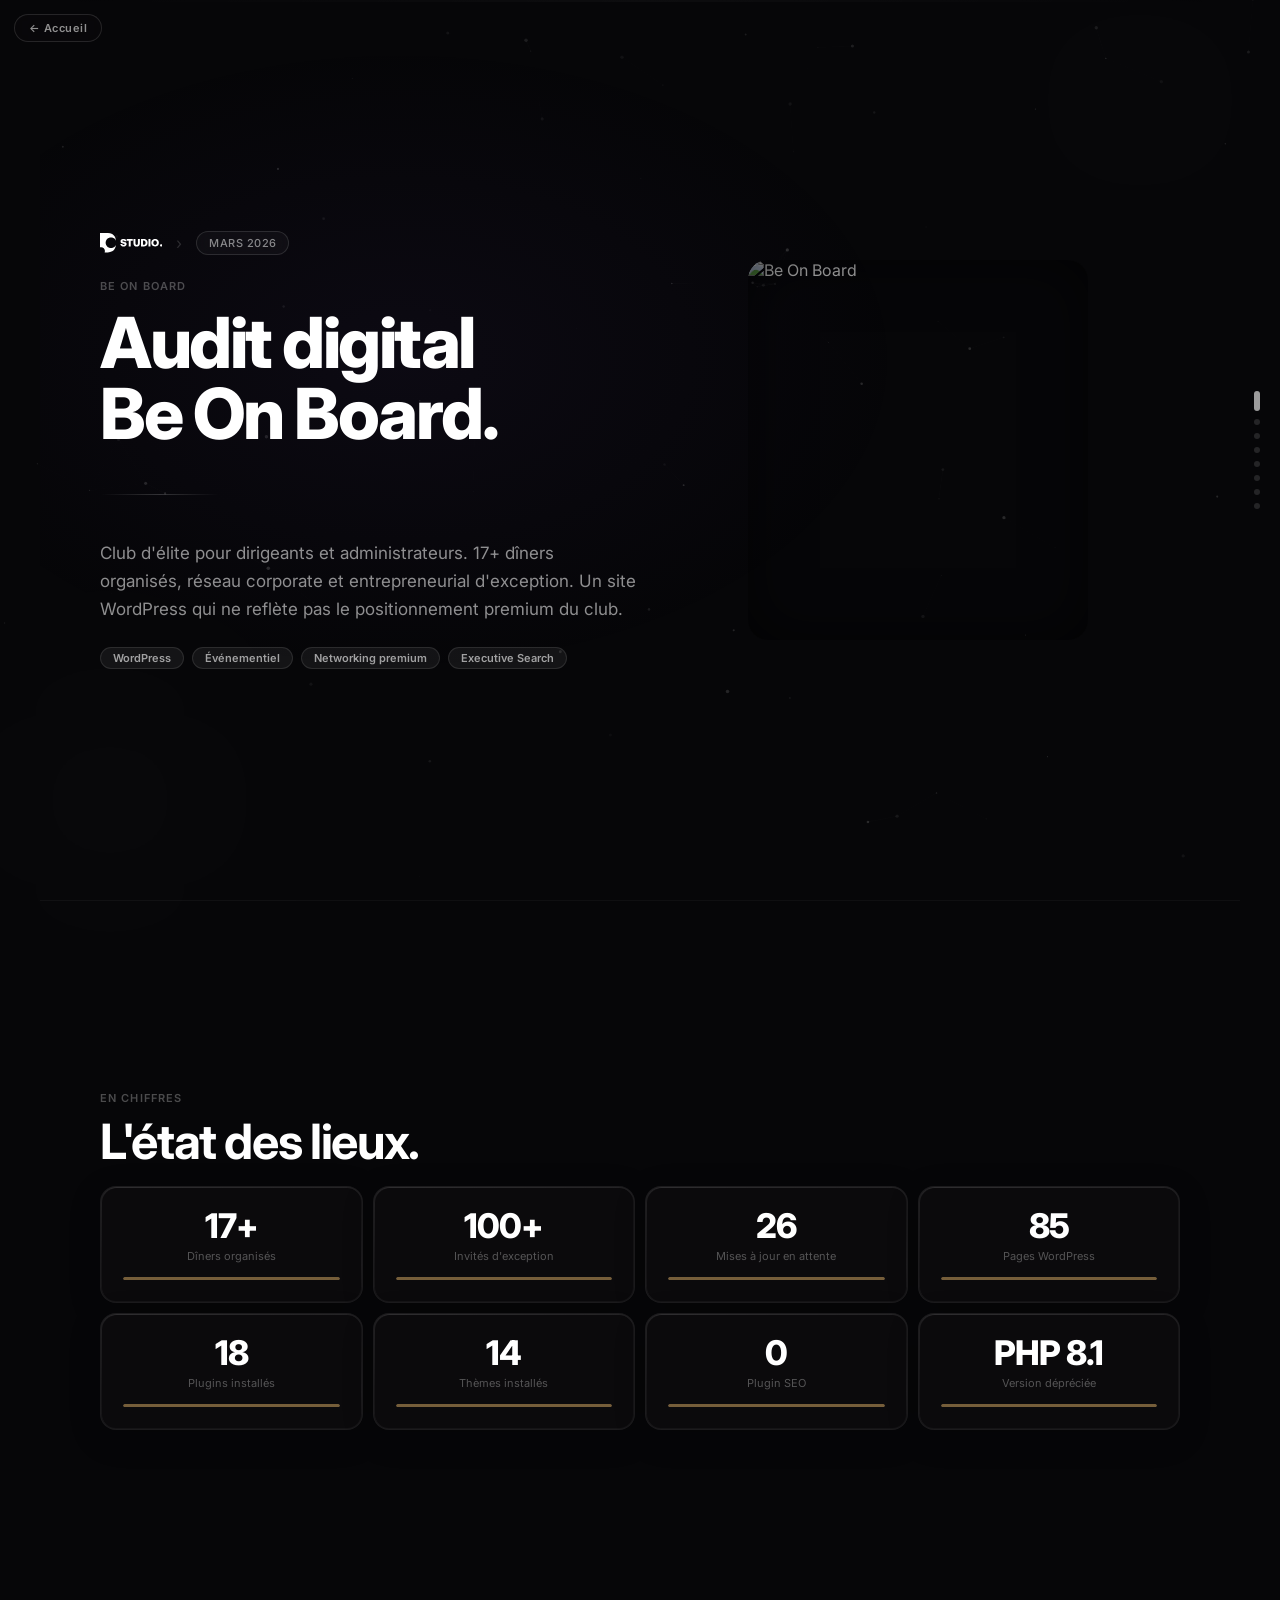
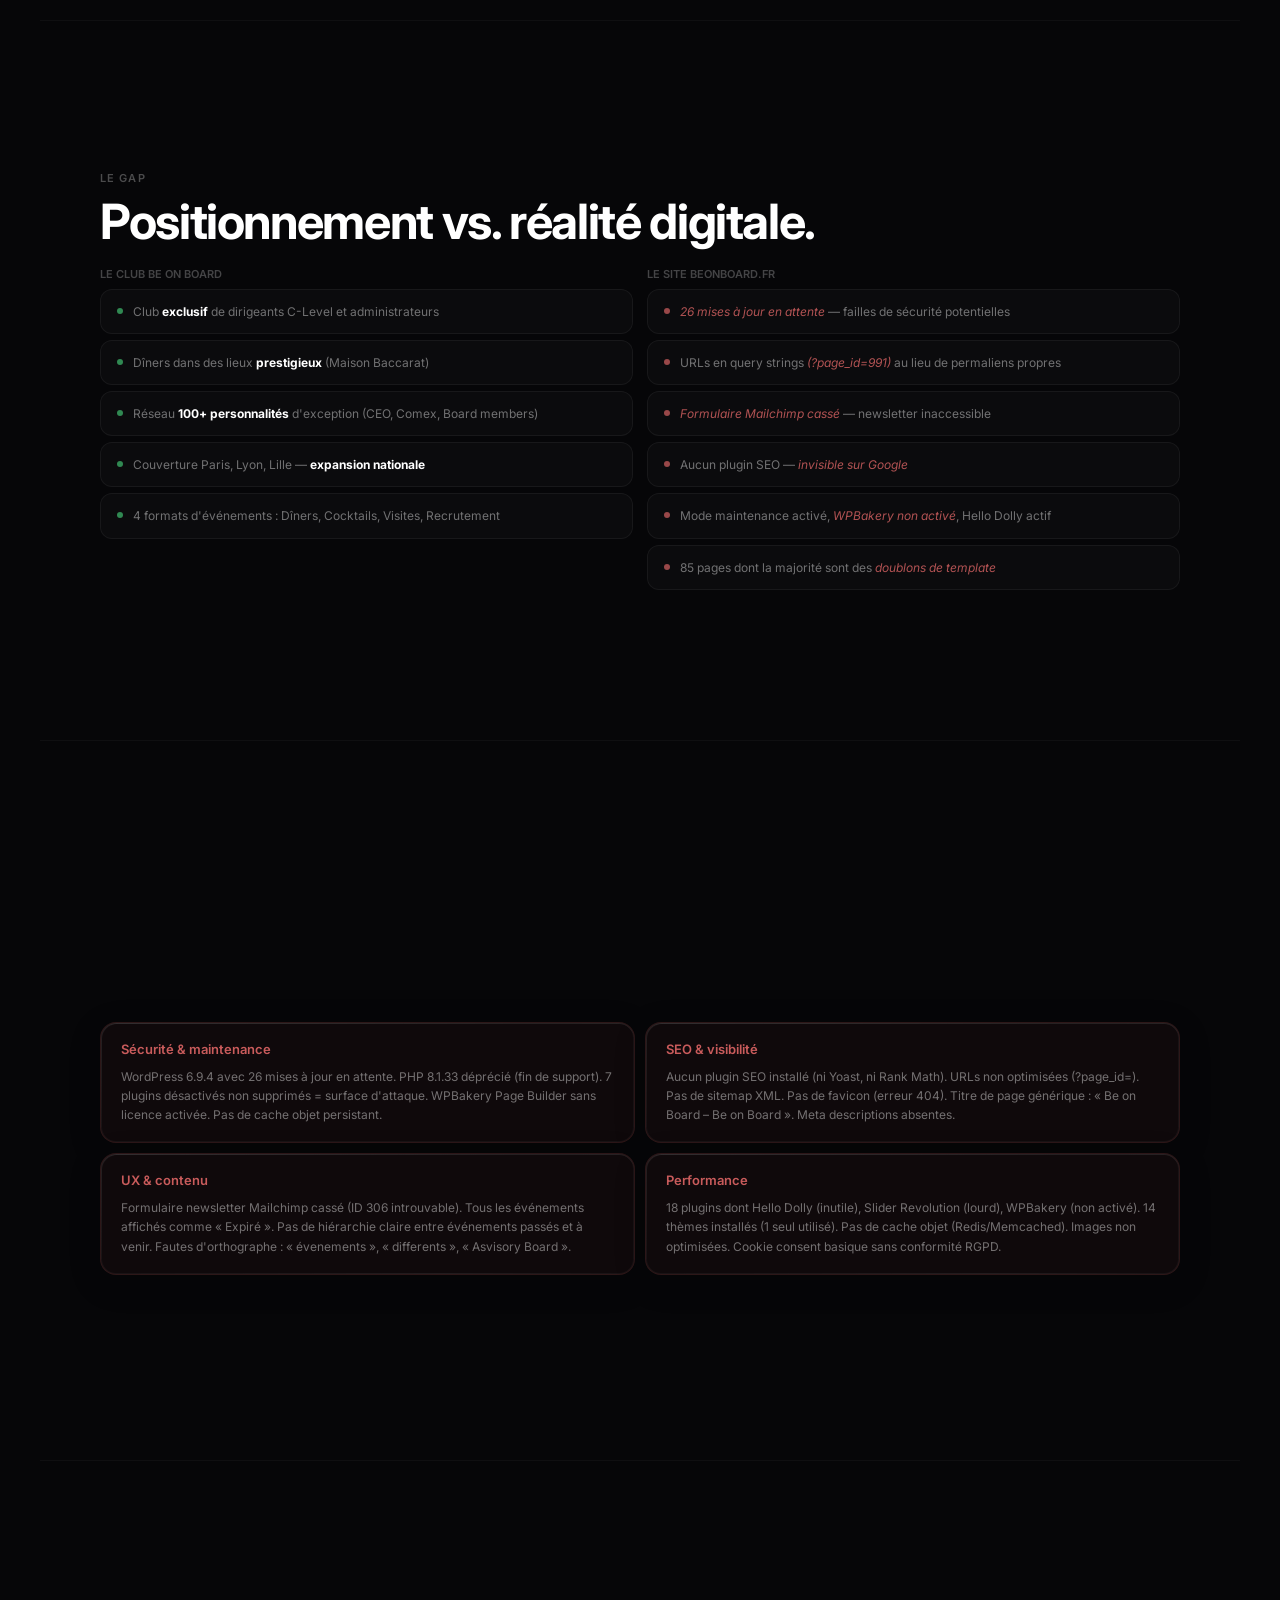
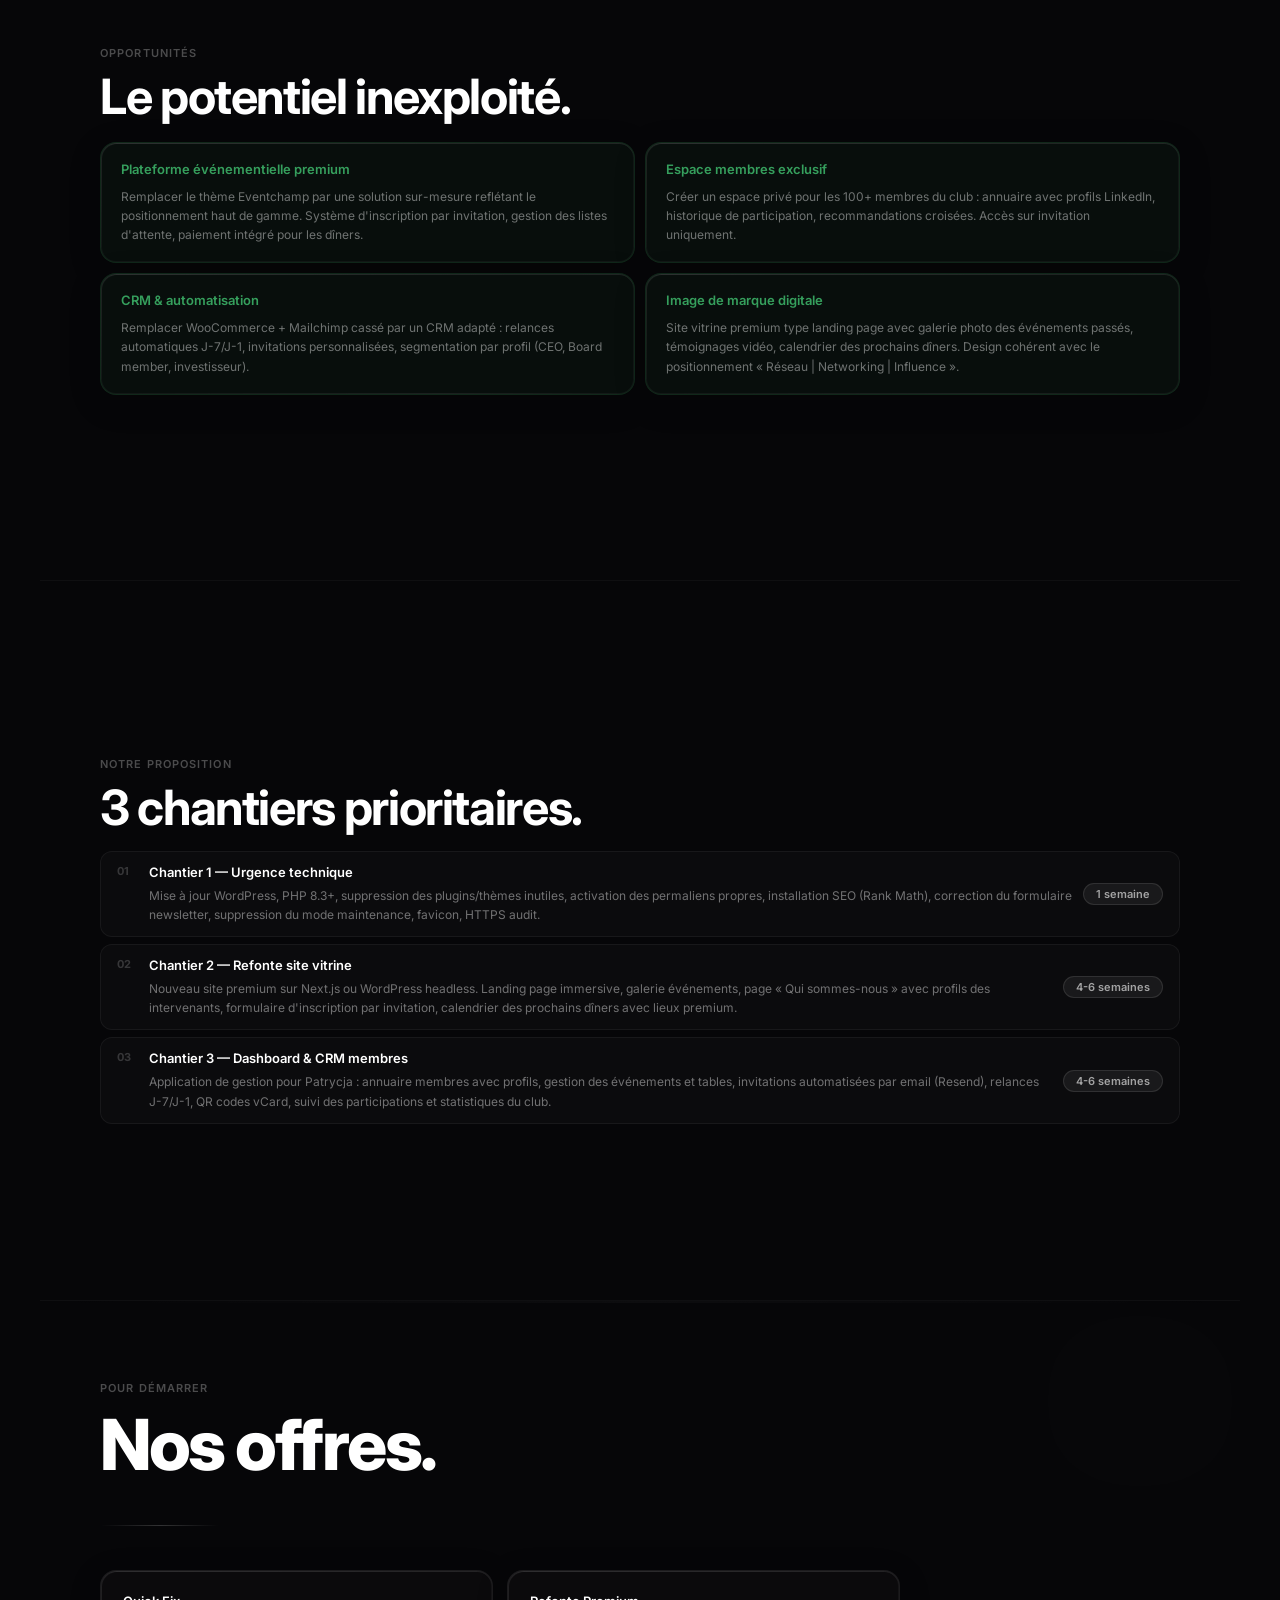
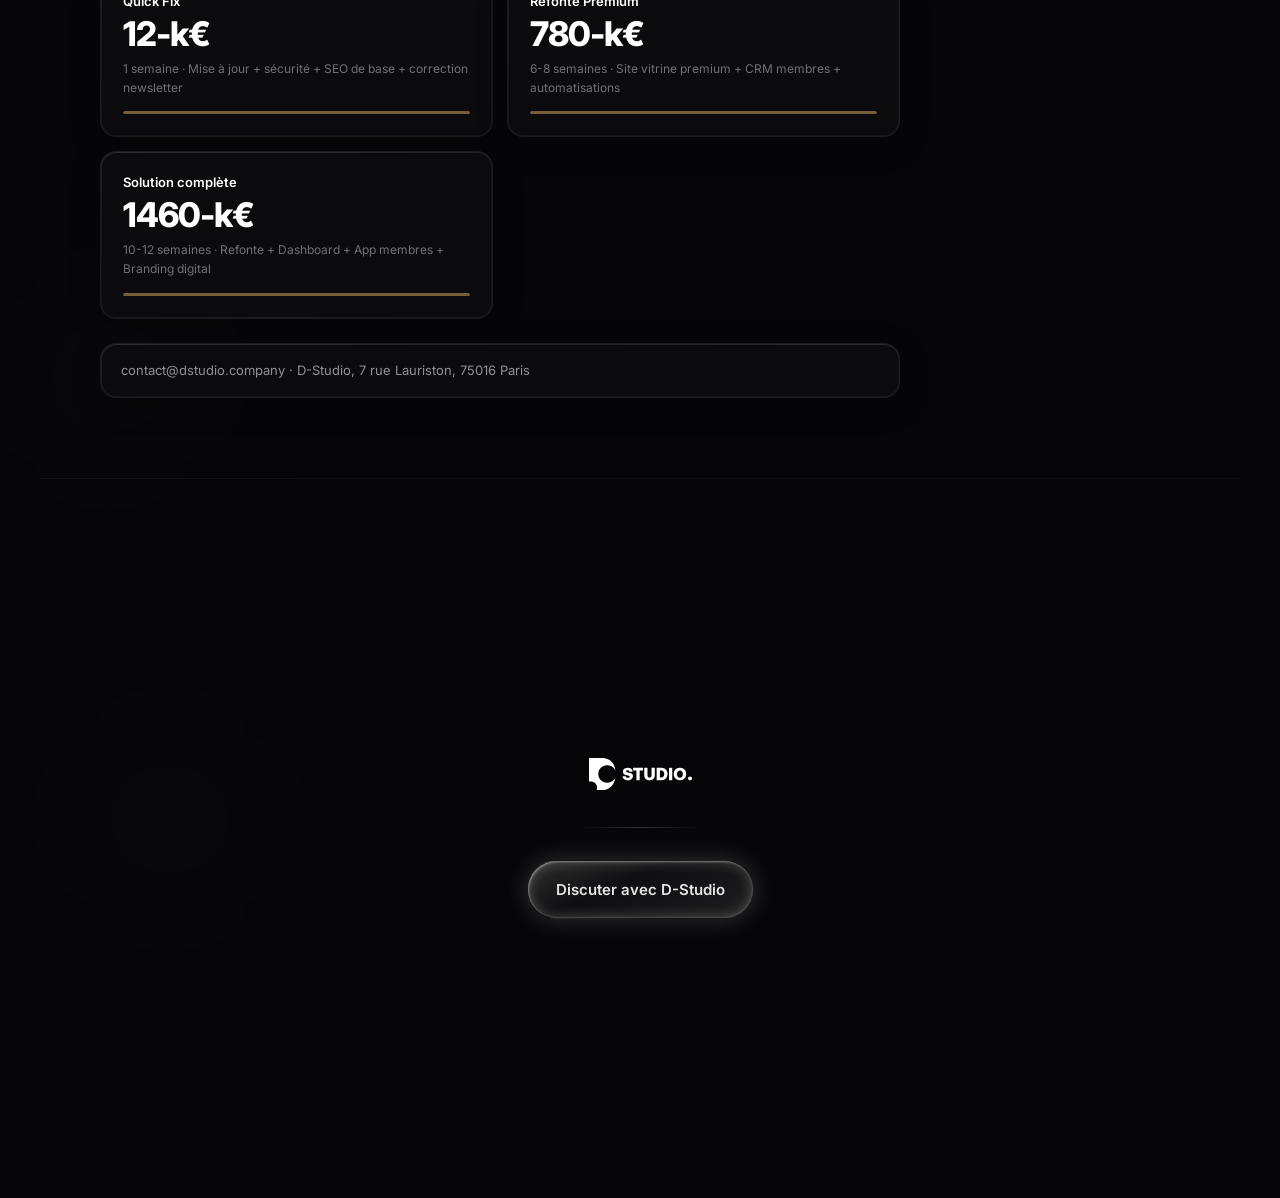
==== beonboard/index.html @ 416905a3 "feat(audit): add Be On Board audit deck Audit WordPress complet pour Be On Board (beonboard.fr) — cl" ====
<!DOCTYPE html>
<html lang="fr">
<head>
<meta charset="UTF-8" />
<meta name="viewport" content="width=device-width, initial-scale=1.0" />
<title>D-Studio — Be On Board</title>
<link rel="preconnect" href="https://fonts.googleapis.com" />
<link href="https://fonts.googleapis.com/css2?family=Inter:ital,opsz,wght@0,14..32,300;0,14..32,400;0,14..32,500;0,14..32,600;0,14..32,700;0,14..32,800;0,14..32,900&display=swap" rel="stylesheet" />

<style>
*{margin:0;padding:0;box-sizing:border-box;}
:root{--bg:#060608;--card:rgba(12,11,14,0.92);--border:rgba(255,255,255,0.07);--border-strong:rgba(255,255,255,0.14);--muted:rgba(255,255,255,0.35);--muted2:rgba(255,255,255,0.55);--r:16px;--accent:rgba(180,140,80,0.6);--ease-spring:cubic-bezier(0.22,1,0.36,1);--ease-out:cubic-bezier(0,0,0.2,1);--dur-base:200ms;--dur-moderate:300ms;--dur-slow:500ms;--shadow-glass:0 8px 32px rgba(0,0,0,0.2),inset 0 0 0 1px rgba(255,255,255,0.04),inset 0 1px 0 0 rgba(255,255,255,0.06);--shadow-glass-glow:0 0 40px rgba(180,140,255,0.08),0 8px 32px rgba(0,0,0,0.3);}
html{background:var(--bg);color:#fff;font-family:'Inter',system-ui,sans-serif;overflow-x:hidden;-webkit-font-smoothing:antialiased;scroll-snap-type:y proximity;scroll-behavior:smooth;}
body{background:var(--bg);}
.scroll-progress{position:fixed;top:0;left:0;right:0;height:2px;z-index:10000;background:transparent;pointer-events:none;}
.scroll-progress-fill{height:100%;width:0%;background:linear-gradient(90deg,rgba(255,255,255,0.05),var(--accent),rgba(255,255,255,0.15));transition:width 80ms linear;}
.deck{max-width:1200px;margin:0 auto;width:100%;position:relative;z-index:1;}
section{text-align:left;padding:80px 60px;min-height:80vh;display:flex;flex-direction:column;justify-content:center;position:relative;overflow:visible;scroll-snap-align:start;scroll-snap-stop:normal;}
section:first-child{min-height:100dvh;}
h1,h2,h3{color:#fff;text-transform:none;margin:0;}
p,li{color:var(--muted2);margin:0;}
#bg-canvas{position:fixed;top:0;left:0;width:100%;height:100%;pointer-events:none;z-index:0;opacity:0.3;}
section:first-child::after{content:"";position:absolute;inset:0;z-index:-1;background:radial-gradient(ellipse 60% 50% at 30% 40%,rgba(120,80,200,0.06) 0%,transparent 70%);pointer-events:none;}
@keyframes fadeUp{from{opacity:0;transform:translateY(28px);}to{opacity:1;transform:translateY(0);}}
@keyframes glow{0%,100%{opacity:0.3;}50%{opacity:0.6;}}
@keyframes scanline{0%{transform:translateY(-100%);}100%{transform:translateY(100vh);}}
@keyframes borderPulse{0%,100%{border-color:rgba(255,255,255,0.06);}50%{border-color:rgba(255,255,255,0.16);}}
@keyframes gradientRotate{from{--gradient-angle:0deg;}to{--gradient-angle:360deg;}}
@property --gradient-angle{syntax:"<angle>";initial-value:90deg;inherits:false;}
.anim{opacity:0;transform:translateY(28px);transition:opacity var(--dur-slow) var(--ease-spring),transform var(--dur-slow) var(--ease-spring);}
.anim.visible{opacity:1;transform:translateY(0);}
.d1{transition-delay:0.08s;}.d2{transition-delay:0.16s;}.d3{transition-delay:0.24s;}.d4{transition-delay:0.32s;}.d5{transition-delay:0.4s;}.d6{transition-delay:0.48s;}
.card{position:relative;background:var(--card);border-radius:var(--r);border:1px solid var(--border);padding:18px 20px;animation:borderPulse 5s ease infinite;box-shadow:var(--shadow-glass);transition:border-color var(--dur-base) var(--ease-out),transform var(--dur-base) var(--ease-out);}
.card:hover{border-color:rgba(255,255,255,0.14);transform:translateY(-1px);}
.card::before{content:"";position:absolute;inset:0;border-radius:inherit;padding:0.5px;background:linear-gradient(165deg,rgba(255,255,255,0.12) 0%,rgba(255,255,255,0) 45%,rgba(255,255,255,0.08) 80%,rgba(255,255,255,0) 100%);opacity:0.5;-webkit-mask:linear-gradient(#000 0 0) content-box,linear-gradient(#000 0 0);-webkit-mask-composite:xor;mask:linear-gradient(#000 0 0) content-box,linear-gradient(#000 0 0);mask-composite:exclude;pointer-events:none;transition:opacity var(--dur-moderate) var(--ease-out);}
.card:hover::before{opacity:0.8;}
.orb{position:absolute;border-radius:50%;filter:blur(80px);pointer-events:none;z-index:0;animation:glow 6s ease-in-out infinite;}
.orb-1{width:400px;height:400px;background:rgba(255,255,255,0.02);top:-100px;right:-100px;}
.orb-2{width:300px;height:300px;background:rgba(255,255,255,0.012);bottom:-50px;left:-80px;animation-delay:2.5s;}
.label{font-size:11px;font-weight:600;letter-spacing:.1em;text-transform:uppercase;color:rgba(255,255,255,0.28);}
.title-xl{font-size:clamp(32px,5.5vw,72px);font-weight:800;line-height:1.02;letter-spacing:-0.035em;color:#fff;}
.title-lg{font-size:clamp(24px,3.8vw,50px);font-weight:700;line-height:1.1;letter-spacing:-0.028em;color:#fff;}
.body-md{font-size:clamp(13px,1.4vw,17px);line-height:1.65;color:var(--muted2);}
.stat-big{font-size:clamp(28px,4vw,56px);font-weight:800;letter-spacing:-0.03em;color:#fff;line-height:1;}
.stat-label{font-size:11px;color:rgba(255,255,255,0.3);margin-top:6px;}
.pill{display:inline-flex;align-items:center;gap:6px;padding:4px 12px;border-radius:9999px;border:1px solid rgba(255,255,255,0.12);color:rgba(255,255,255,0.5);font-size:11px;font-weight:500;letter-spacing:.04em;text-transform:uppercase;backdrop-filter:blur(12px);background:rgba(255,255,255,0.03);}
.tag-w{display:inline-block;padding:3px 12px;border-radius:9999px;background:rgba(255,255,255,0.06);border:1px solid rgba(255,255,255,0.1);color:rgba(255,255,255,0.6);font-size:11px;font-weight:600;}
.tag-g{display:inline-block;padding:3px 12px;border-radius:9999px;background:rgba(74,222,128,0.08);border:1px solid rgba(74,222,128,0.18);color:rgba(74,222,128,0.85);font-size:11px;font-weight:600;}
.tag-r{display:inline-block;padding:3px 12px;border-radius:9999px;background:rgba(248,113,113,0.08);border:1px solid rgba(248,113,113,0.18);color:rgba(248,113,113,0.85);font-size:11px;font-weight:600;}
.chev{color:rgba(255,255,255,0.15);margin:0 6px;}
.divider{width:120px;height:1px;background:linear-gradient(90deg,transparent,rgba(255,255,255,0.18),transparent);margin:20px 0;}
.grid-2{display:grid;grid-template-columns:1fr 1fr;gap:14px;}
.grid-3{display:grid;grid-template-columns:1fr 1fr 1fr;gap:12px;}
.grid-4{display:grid;grid-template-columns:1fr 1fr 1fr 1fr;gap:10px;}
.col{display:flex;flex-direction:column;gap:8px;}
.row{display:flex;gap:10px;align-items:flex-start;}
.flex-c{display:flex;align-items:center;gap:8px;}
.card-title{font-size:13px;font-weight:600;color:#fff;margin-bottom:6px;}
.card-body{font-size:12px;line-height:1.6;color:rgba(255,255,255,0.42);}
.list-item{display:flex;gap:10px;align-items:flex-start;padding:12px 16px;border-radius:12px;background:rgba(255,255,255,0.025);border:1px solid rgba(255,255,255,0.05);transition:all var(--dur-base) var(--ease-out);}
.list-item:hover{background:rgba(255,255,255,0.05);border-color:rgba(255,255,255,0.1);}
.dot{width:6px;height:6px;border-radius:50%;background:rgba(255,255,255,0.25);margin-top:6px;flex-shrink:0;}
.dot-g{background:rgba(74,222,128,0.6);}
.dot-r{background:rgba(248,113,113,0.6);}
.num{font-size:11px;font-weight:700;color:rgba(255,255,255,0.18);min-width:20px;}
.progress-bar{height:3px;border-radius:9999px;background:rgba(255,255,255,0.06);margin-top:10px;overflow:hidden;}
.progress-fill{height:100%;border-radius:9999px;background:var(--accent);transform:scaleX(0);transform-origin:left;transition:transform 1.2s var(--ease-spring);}
.visible .progress-fill{transform:scaleX(1);}
.scanline{position:absolute;top:0;left:0;right:0;height:2px;background:linear-gradient(90deg,transparent,rgba(255,255,255,0.03),transparent);animation:scanline 8s linear infinite;pointer-events:none;}
.hero-img{flex-shrink:0;width:340px;height:380px;border-radius:20px;overflow:hidden;position:relative;}
.hero-img img{width:100%;height:100%;object-fit:cover;filter:brightness(0.7) saturate(0.8);transition:filter var(--dur-slow) var(--ease-out);}
.hero-img::after{content:"";position:absolute;inset:0;border-radius:inherit;box-shadow:inset 0 0 60px rgba(0,0,0,0.6);pointer-events:none;}
.hero-section:hover .hero-img img{filter:brightness(0.85) saturate(1);}
.nav-dots{position:fixed;right:20px;top:50%;transform:translateY(-50%);display:flex;flex-direction:column;gap:8px;z-index:9998;}
.nav-dot{width:6px;height:6px;border-radius:50%;background:rgba(255,255,255,0.12);transition:all var(--dur-moderate) var(--ease-spring);}
.nav-dot.active{background:rgba(255,255,255,0.6);height:20px;border-radius:3px;}
.dstudio-cta-btn{display:inline-flex;align-items:center;gap:8px;padding:19px 28px;border-radius:40px;background:rgba(32,32,32,0.2);border:0.4px solid transparent;color:rgba(229,229,229,1);font-size:15px;font-weight:600;text-decoration:none;box-shadow:inset -1px -1px 2px rgba(255,255,255,0.1),inset 1px 1px 2px rgba(255,255,255,0.38),inset 0 0 14px rgba(255,255,255,0.25),0 0 24px rgba(231,221,217,0.2);transition:all var(--dur-moderate) var(--ease-out);background-image:linear-gradient(156.52deg,rgba(255,255,255,0.15) 0%,rgba(255,255,255,0.02) 40%,rgba(255,255,255,0.08) 100%);}
.dstudio-cta-btn:hover{color:#fff;transform:scale(1.02);box-shadow:inset -1px -1px 2px rgba(255,255,255,0.15),inset 1px 1px 2px rgba(255,255,255,0.45),inset 0 0 18px rgba(255,255,255,0.3),0 0 32px rgba(231,221,217,0.3);}
.dstudio-cta-btn:active{transform:scale(0.98);}
.dstudio-cta-btn{position:relative;overflow:hidden;}
.dstudio-cta-btn::after{content:"";position:absolute;inset:0;background:linear-gradient(105deg,transparent 40%,rgba(255,255,255,0.1) 50%,transparent 60%);transform:translateX(-100%);transition:transform 0.7s ease;}
.dstudio-cta-btn:hover::after{transform:translateX(100%);}
section+section{border-top:1px solid rgba(255,255,255,0.04);}
@media(max-width:768px){
  html{scroll-snap-type:none;}
  section{padding:64px 20px!important;min-height:auto!important;justify-content:flex-start!important;}
  .grid-2{grid-template-columns:1fr 1fr!important;}
  .grid-3,.grid-4{grid-template-columns:1fr 1fr!important;}
  .title-xl{font-size:28px!important;}
  .title-lg{font-size:22px!important;}
  .stat-big{font-size:24px!important;}
  .card{padding:14px 16px!important;border-radius:12px!important;}
  .orb{display:none;}
  .hero-img{display:none;}
  .hero-section>div>div:first-child{max-width:100%!important;}
  .nav-dots{display:none;}
}
@media(max-width:480px){
  section{padding:56px 16px!important;}
  .grid-2,.grid-3,.grid-4{grid-template-columns:1fr!important;}
}
@media print{
  #bg-canvas,.orb,.scanline,a[href="../"]{display:none!important;}
  section{page-break-after:always;}
  *{print-color-adjust:exact;-webkit-print-color-adjust:exact;}
}
</style>
</head>
<body>

<div class="scroll-progress"><div class="scroll-progress-fill"></div></div>
<canvas id="bg-canvas"></canvas>
<div class="nav-dots" id="nav-dots"></div>
<a href="../" style="position:fixed;top:14px;left:14px;z-index:9999;display:inline-flex;align-items:center;gap:6px;padding:6px 14px;border-radius:100px;background:rgba(11,10,12,0.55);backdrop-filter:blur(16px) saturate(150%) brightness(1.1);border:1px solid rgba(255,255,255,0.12);color:rgba(255,255,255,0.55);font-size:11px;font-weight:600;text-decoration:none;letter-spacing:.04em;transition:all 0.2s;">&#8592; Accueil</a>
<div class="deck">

<!-- Slide 1 · hero -->
<section class="hero-section">
  <div class="orb orb-1" style="opacity:0.4;"></div>
  <div class="orb orb-2"></div>
  <div class="scanline"></div>
  <div style="display:flex;align-items:center;gap:48px;position:relative;z-index:1;width:100%;">
    <div style="display:flex;flex-direction:column;gap:24px;max-width:600px;flex:1;min-width:0;">
      <div class="flex-c anim">
        <span style="height:20px;display:inline-flex;align-items:center;"><svg height="20" viewBox="0 0 103 33" fill="none" xmlns="http://www.w3.org/2000/svg"><path d="M37.399 19.3917C37.8443 19.7141 38.3853 19.8752 38.9335 19.8439C39.3716 19.8656 39.8073 19.7598 40.1903 19.5433C40.4991 19.358 40.681 19.0213 40.6666 18.6605C40.6762 18.4344 40.5781 18.2155 40.4009 18.076C40.1544 17.9004 39.8743 17.7777 39.5798 17.7103C39.204 17.6117 38.6008 17.4698 37.7533 17.2942C37.0519 17.1547 36.3649 16.943 35.7066 16.664C35.1752 16.4306 34.7203 16.0482 34.3996 15.5623C34.0429 14.973 33.8705 14.2898 33.904 13.6019C33.8968 12.8899 34.1171 12.1923 34.5312 11.615C34.9741 11.004 35.5701 10.5229 36.262 10.2198C37.0376 9.87586 37.8778 9.70267 38.7252 9.7147C39.5894 9.70267 40.4464 9.87827 41.2364 10.2319C41.9402 10.5398 42.5506 11.0329 43.0006 11.6583C43.4244 12.25 43.6518 12.962 43.647 13.6885H40.4847C40.4656 13.2819 40.2788 12.8995 39.9748 12.6349C39.6205 12.351 39.1729 12.2091 38.7181 12.2356C38.3255 12.2187 37.9353 12.3174 37.5977 12.5218C37.3153 12.6998 37.1477 13.0198 37.1645 13.3565C37.1525 13.5778 37.2458 13.7919 37.4158 13.9338C37.6576 14.1022 37.9305 14.2225 38.2201 14.2898C38.5864 14.3884 39.1801 14.5255 40.0036 14.6891C40.7169 14.819 41.4135 15.0211 42.0862 15.2929C42.6224 15.5142 43.0844 15.8846 43.4196 16.3585C43.7786 16.9214 43.9558 17.5828 43.9223 18.2516C43.9295 18.9996 43.6996 19.7333 43.2688 20.3443C42.8091 20.9913 42.1843 21.5013 41.459 21.8164C40.6451 22.182 39.7642 22.3624 38.8737 22.3504C37.9496 22.3648 37.0352 22.1772 36.1902 21.7996C35.4409 21.47 34.7921 20.948 34.3062 20.2865C33.8538 19.6659 33.612 18.913 33.6168 18.1409L36.779 18.2107C36.803 18.6749 37.028 19.1079 37.3967 19.3917" fill="white"/><path d="M54.005 9.82068V12.5893H50.668V22.2423H47.4195V12.5893H44.0825V9.82068H54.005Z" fill="white"/><path d="M58.4937 17.0225C58.4458 17.6984 58.6134 18.3743 58.9701 18.9492C59.8271 19.8104 61.2179 19.8128 62.0749 18.9492C62.4316 18.3743 62.5992 17.6984 62.5513 17.0225V9.81824H65.795V16.8469C65.8955 18.3334 65.4095 19.7983 64.4448 20.9265C62.1635 22.8196 58.8672 22.8196 56.5882 20.9265C55.6235 19.7959 55.1376 18.331 55.2381 16.8469V9.81824H58.4865L58.4913 17.0225H58.4937Z" fill="white"/><path d="M72.311 9.81832C73.4505 9.79427 74.5756 10.0709 75.5762 10.6169C76.505 11.1293 77.2687 11.8966 77.7833 12.8251C78.8318 14.8312 78.8318 17.2246 77.7833 19.2283C77.2687 20.1592 76.505 20.9242 75.5762 21.4365C74.5756 21.9826 73.4505 22.2592 72.311 22.2351H67.6646V9.81592H72.311V9.81832ZM74.475 18.6005C75.4996 17.0394 75.4996 15.0164 74.475 13.4553C73.9532 12.7986 73.1465 12.4354 72.311 12.4787H70.9154V19.5771H72.311C73.1465 19.6204 73.9508 19.2572 74.475 18.6005Z" fill="white"/><path d="M83.2485 9.81824H80V22.2399H83.2485V9.81824Z" fill="white"/><path d="M94.1907 21.5229C92.1559 22.6222 89.7094 22.6222 87.6747 21.5229C86.7435 20.9889 85.9798 20.2072 85.4675 19.2618C84.419 17.2365 84.419 14.8262 85.4675 12.8009C85.9798 11.8555 86.7435 11.0714 87.6747 10.5398C89.7094 9.43808 92.1583 9.43808 94.1907 10.5398C95.1219 11.0714 95.8855 11.8555 96.3978 12.8009C97.4463 14.8262 97.4463 17.2365 96.3978 19.2618C95.8855 20.2072 95.1219 20.9913 94.1907 21.5229ZM90.9327 19.6515C91.7633 19.6756 92.5557 19.2955 93.0608 18.6316C94.1309 17.0657 94.1309 14.9994 93.0608 13.4311C92.1081 12.25 90.3845 12.0672 89.2091 13.0246C89.0607 13.1448 88.9242 13.2819 88.8046 13.4311C87.7321 14.997 87.7321 17.0657 88.8046 18.6316C89.3097 19.2979 90.102 19.678 90.9327 19.6515Z" fill="white"/><path d="M101.011 18.4297C101.54 18.4128 102.054 18.6149 102.433 18.9877C103.189 19.7671 103.189 21.0083 102.433 21.7877C101.631 22.5357 100.391 22.5357 99.5864 21.7877C98.8299 21.0083 98.8299 19.7671 99.5864 18.9877C99.9646 18.6149 100.479 18.4128 101.008 18.4297" fill="white"/><path d="M24.525 22.2638C25.2838 21.5229 25.8966 20.6449 26.3275 19.6731C26.0953 21.3642 25.6213 23.0143 24.9247 24.5706C23.9169 26.875 22.2364 28.8162 20.1011 30.1343C17.7958 31.4693 15.1674 32.1332 12.5078 32.0539H7.63397C7.92842 31.2865 8.07683 30.4687 8.06726 29.646C8.11035 27.9743 7.45683 26.3626 6.26469 25.196C5.06059 24.0101 3.42799 23.3703 1.74511 23.4184C1.15623 23.4136 0.569735 23.4833 0 23.6228V0.00638118H12.5054C15.1483 -0.0705924 17.7671 0.550007 20.0963 1.80323C22.2149 3.02278 23.9025 4.87977 24.9199 7.11201C25.7171 8.84872 26.2222 10.7057 26.4185 12.606C25.9852 11.5452 25.3389 10.5878 24.5226 9.78925C22.8349 8.1271 20.5488 7.22987 18.186 7.30204C15.8233 7.22987 13.5348 8.1295 11.8495 9.79165C10.1786 11.4273 9.26418 13.6884 9.32403 16.0313C9.26179 18.3742 10.1786 20.6353 11.8495 22.2686C13.5348 23.9331 15.8233 24.8328 18.186 24.763C20.5488 24.8328 22.8349 23.9331 24.5226 22.2686" fill="white"/></svg></span>
        <span class="chev">›</span>
        <span class="pill">Mars 2026</span>
        <img src="https://www.google.com/s2/favicons?domain=beonboard.fr&sz=128" alt="Be On Board" style="filter:grayscale(1) brightness(2);height:28px;opacity:0.6;border-radius:6px;" onerror="this.style.display='none'" />
      </div>
      <div>
        <div class="label anim d1" style="margin-bottom:14px;">Be On Board</div>
        <div class="title-xl anim d2">Audit digital<br>Be On Board.</div>
      </div>
      <div class="divider anim d3"></div>
      <p class="body-md anim d4" style="max-width:540px;">Club d'élite pour dirigeants et administrateurs. 17+ dîners organisés, réseau corporate et entrepreneurial d'exception. Un site WordPress qui ne reflète pas le positionnement premium du club.</p>
      <div class="flex-c anim d5" style="flex-wrap:wrap;gap:8px;"><span class="tag-w">WordPress</span>
      <span class="tag-w">Événementiel</span>
      <span class="tag-w">Networking premium</span>
      <span class="tag-w">Executive Search</span></div>
    </div>
    <div class="hero-img anim d5"><img src="https://images.unsplash.com/photo-1540575467063-178a50c2df87?w=600&q=80&auto=format" alt="Be On Board" /></div>
  </div>
</section>

<!-- Slide 2 · stats -->
<section>
  <div style="display:flex;flex-direction:column;gap:18px;position:relative;z-index:1;">
    <div class="orb orb-1" style="opacity:0.3;"></div>
    <div>
      <div class="label anim" style="margin-bottom:10px;">En chiffres</div>
      <div class="title-lg anim d1">L'état des lieux.</div>
    </div>
    <div class="grid-4 anim d2">
      <div class="card anim" style="text-align:center;padding:22px;"><div class="stat-big" style="font-size:34px;">17+</div><div class="stat-label">Dîners organisés</div><div class="progress-bar" style="margin-top:14px;"><div class="progress-fill"></div></div></div>
      <div class="card anim" style="text-align:center;padding:22px;"><div class="stat-big" style="font-size:34px;">100+</div><div class="stat-label">Invités d'exception</div><div class="progress-bar" style="margin-top:14px;"><div class="progress-fill"></div></div></div>
      <div class="card anim" style="text-align:center;padding:22px;"><div class="stat-big" style="font-size:34px;">26</div><div class="stat-label">Mises à jour en attente</div><div class="progress-bar" style="margin-top:14px;"><div class="progress-fill"></div></div></div>
      <div class="card anim" style="text-align:center;padding:22px;"><div class="stat-big" style="font-size:34px;">85</div><div class="stat-label">Pages WordPress</div><div class="progress-bar" style="margin-top:14px;"><div class="progress-fill"></div></div></div>
      <div class="card anim" style="text-align:center;padding:22px;"><div class="stat-big" style="font-size:34px;">18</div><div class="stat-label">Plugins installés</div><div class="progress-bar" style="margin-top:14px;"><div class="progress-fill"></div></div></div>
      <div class="card anim" style="text-align:center;padding:22px;"><div class="stat-big" style="font-size:34px;">14</div><div class="stat-label">Thèmes installés</div><div class="progress-bar" style="margin-top:14px;"><div class="progress-fill"></div></div></div>
      <div class="card anim" style="text-align:center;padding:22px;"><div class="stat-big" style="font-size:34px;">0</div><div class="stat-label">Plugin SEO</div><div class="progress-bar" style="margin-top:14px;"><div class="progress-fill"></div></div></div>
      <div class="card anim" style="text-align:center;padding:22px;"><div class="stat-big" style="font-size:34px;">PHP 8.1</div><div class="stat-label">Version dépréciée</div><div class="progress-bar" style="margin-top:14px;"><div class="progress-fill"></div></div></div>
    </div>
  </div>
</section>

<!-- Slide 3 · gap -->
<section>
  <div style="display:flex;flex-direction:column;gap:18px;position:relative;z-index:1;">
    <div>
      <div class="label anim" style="margin-bottom:10px;">Le gap</div>
      <div class="title-lg anim d1">Positionnement vs. réalité digitale.</div>
    </div>
    <div class="grid-2 anim d2">

      <div>
        <div class="card-title" style="font-size:11px;color:rgba(255,255,255,0.25);margin-bottom:8px;">LE CLUB BE ON BOARD</div>
        <div class="col" style="gap:6px;">
          <div class="list-item anim"><div class="dot dot-g"></div><div class="card-body">Club <strong style='color:#fff;'>exclusif</strong> de dirigeants C-Level et administrateurs</div></div>
          <div class="list-item anim"><div class="dot dot-g"></div><div class="card-body">Dîners dans des lieux <strong style='color:#fff;'>prestigieux</strong> (Maison Baccarat)</div></div>
          <div class="list-item anim"><div class="dot dot-g"></div><div class="card-body">Réseau <strong style='color:#fff;'>100+ personnalités</strong> d'exception (CEO, Comex, Board members)</div></div>
          <div class="list-item anim"><div class="dot dot-g"></div><div class="card-body">Couverture Paris, Lyon, Lille — <strong style='color:#fff;'>expansion nationale</strong></div></div>
          <div class="list-item anim"><div class="dot dot-g"></div><div class="card-body">4 formats d'événements : Dîners, Cocktails, Visites, Recrutement</div></div>
        </div>
      </div>

      <div>
        <div class="card-title" style="font-size:11px;color:rgba(255,255,255,0.25);margin-bottom:8px;">LE SITE BEONBOARD.FR</div>
        <div class="col" style="gap:6px;">
          <div class="list-item anim"><div class="dot dot-r"></div><div class="card-body"><em style='color:rgba(248,113,113,0.7);'>26 mises à jour en attente</em> — failles de sécurité potentielles</div></div>
          <div class="list-item anim"><div class="dot dot-r"></div><div class="card-body">URLs en query strings <em style='color:rgba(248,113,113,0.7);'>(?page_id=991)</em> au lieu de permaliens propres</div></div>
          <div class="list-item anim"><div class="dot dot-r"></div><div class="card-body"><em style='color:rgba(248,113,113,0.7);'>Formulaire Mailchimp cassé</em> — newsletter inaccessible</div></div>
          <div class="list-item anim"><div class="dot dot-r"></div><div class="card-body">Aucun plugin SEO — <em style='color:rgba(248,113,113,0.7);'>invisible sur Google</em></div></div>
          <div class="list-item anim"><div class="dot dot-r"></div><div class="card-body">Mode maintenance activé, <em style='color:rgba(248,113,113,0.7);'>WPBakery non activé</em>, Hello Dolly actif</div></div>
          <div class="list-item anim"><div class="dot dot-r"></div><div class="card-body">85 pages dont la majorité sont des <em style='color:rgba(248,113,113,0.7);'>doublons de template</em></div></div>
        </div>
      </div>
    </div>
  </div>
</section>

<!-- Slide 4 · cards -->
<section>
  <div style="display:flex;flex-direction:column;gap:18px;position:relative;z-index:1;">
    <div>
      <div class="label anim" style="margin-bottom:10px;">Analyse technique</div>
      <div class="title-lg anim d1">Constats critiques.</div>
    </div>
    <div class="grid-2 anim d2" style="gap:10px;">
      <div class="card anim" style="background:rgba(248,113,113,0.04);border-color:rgba(248,113,113,0.12);"><div class="card-title" style="color:rgba(248,113,113,0.8);">Sécurité & maintenance</div><div class="card-body" style="margin-top:10px;">WordPress 6.9.4 avec 26 mises à jour en attente. PHP 8.1.33 déprécié (fin de support). 7 plugins désactivés non supprimés = surface d'attaque. WPBakery Page Builder sans licence activée. Pas de cache objet persistant.</div></div>
      <div class="card anim" style="background:rgba(248,113,113,0.04);border-color:rgba(248,113,113,0.12);"><div class="card-title" style="color:rgba(248,113,113,0.8);">SEO & visibilité</div><div class="card-body" style="margin-top:10px;">Aucun plugin SEO installé (ni Yoast, ni Rank Math). URLs non optimisées (?page_id=). Pas de sitemap XML. Pas de favicon (erreur 404). Titre de page générique : « Be on Board – Be on Board ». Meta descriptions absentes.</div></div>
      <div class="card anim" style="background:rgba(248,113,113,0.04);border-color:rgba(248,113,113,0.12);"><div class="card-title" style="color:rgba(248,113,113,0.8);">UX & contenu</div><div class="card-body" style="margin-top:10px;">Formulaire newsletter Mailchimp cassé (ID 306 introuvable). Tous les événements affichés comme « Expiré ». Pas de hiérarchie claire entre événements passés et à venir. Fautes d'orthographe : « évenements », « differents », « Asvisory Board ».</div></div>
      <div class="card anim" style="background:rgba(248,113,113,0.04);border-color:rgba(248,113,113,0.12);"><div class="card-title" style="color:rgba(248,113,113,0.8);">Performance</div><div class="card-body" style="margin-top:10px;">18 plugins dont Hello Dolly (inutile), Slider Revolution (lourd), WPBakery (non activé). 14 thèmes installés (1 seul utilisé). Pas de cache objet (Redis/Memcached). Images non optimisées. Cookie consent basique sans conformité RGPD.</div></div>
    </div>
  </div>
</section>

<!-- Slide 5 · cards -->
<section>
  <div style="display:flex;flex-direction:column;gap:18px;position:relative;z-index:1;">
    <div>
      <div class="label anim" style="margin-bottom:10px;">Opportunités</div>
      <div class="title-lg anim d1">Le potentiel inexploité.</div>
    </div>
    <div class="grid-2 anim d2" style="gap:10px;">
      <div class="card anim" style="background:rgba(74,222,128,0.04);border-color:rgba(74,222,128,0.12);"><div class="card-title" style="color:rgba(74,222,128,0.7);">Plateforme événementielle premium</div><div class="card-body" style="margin-top:10px;">Remplacer le thème Eventchamp par une solution sur-mesure reflétant le positionnement haut de gamme. Système d'inscription par invitation, gestion des listes d'attente, paiement intégré pour les dîners.</div></div>
      <div class="card anim" style="background:rgba(74,222,128,0.04);border-color:rgba(74,222,128,0.12);"><div class="card-title" style="color:rgba(74,222,128,0.7);">Espace membres exclusif</div><div class="card-body" style="margin-top:10px;">Créer un espace privé pour les 100+ membres du club : annuaire avec profils LinkedIn, historique de participation, recommandations croisées. Accès sur invitation uniquement.</div></div>
      <div class="card anim" style="background:rgba(74,222,128,0.04);border-color:rgba(74,222,128,0.12);"><div class="card-title" style="color:rgba(74,222,128,0.7);">CRM & automatisation</div><div class="card-body" style="margin-top:10px;">Remplacer WooCommerce + Mailchimp cassé par un CRM adapté : relances automatiques J-7/J-1, invitations personnalisées, segmentation par profil (CEO, Board member, investisseur).</div></div>
      <div class="card anim" style="background:rgba(74,222,128,0.04);border-color:rgba(74,222,128,0.12);"><div class="card-title" style="color:rgba(74,222,128,0.7);">Image de marque digitale</div><div class="card-body" style="margin-top:10px;">Site vitrine premium type landing page avec galerie photo des événements passés, témoignages vidéo, calendrier des prochains dîners. Design cohérent avec le positionnement « Réseau | Networking | Influence ».</div></div>
    </div>
  </div>
</section>

<!-- Slide 6 · proposition -->
<section>
  <div style="display:flex;flex-direction:column;gap:16px;position:relative;z-index:1;">
    <div>
      <div class="label anim" style="margin-bottom:10px;">Notre proposition</div>
      <div class="title-lg anim d1">3 chantiers prioritaires.</div>
    </div>
    <div class="col anim d2" style="gap:7px;">
      <div class="list-item anim" style="justify-content:space-between;align-items:center;"><div class="row" style="gap:12px;"><div class="num">01</div><div><div class="card-title">Chantier 1 — Urgence technique</div><div class="card-body">Mise à jour WordPress, PHP 8.3+, suppression des plugins/thèmes inutiles, activation des permaliens propres, installation SEO (Rank Math), correction du formulaire newsletter, suppression du mode maintenance, favicon, HTTPS audit.</div></div></div><span class="tag-w" style="white-space:nowrap;">1 semaine</span></div>
      <div class="list-item anim" style="justify-content:space-between;align-items:center;"><div class="row" style="gap:12px;"><div class="num">02</div><div><div class="card-title">Chantier 2 — Refonte site vitrine</div><div class="card-body">Nouveau site premium sur Next.js ou WordPress headless. Landing page immersive, galerie événements, page « Qui sommes-nous » avec profils des intervenants, formulaire d'inscription par invitation, calendrier des prochains dîners avec lieux premium.</div></div></div><span class="tag-w" style="white-space:nowrap;">4-6 semaines</span></div>
      <div class="list-item anim" style="justify-content:space-between;align-items:center;"><div class="row" style="gap:12px;"><div class="num">03</div><div><div class="card-title">Chantier 3 — Dashboard & CRM membres</div><div class="card-body">Application de gestion pour Patrycja : annuaire membres avec profils, gestion des événements et tables, invitations automatisées par email (Resend), relances J-7/J-1, QR codes vCard, suivi des participations et statistiques du club.</div></div></div><span class="tag-w" style="white-space:nowrap;">4-6 semaines</span></div>
    </div>
  </div>
</section>

<!-- Slide 7 · cta -->
<section>
  <div class="orb orb-1" style="opacity:0.4;"></div>
  <div class="orb orb-2"></div>
  <div class="scanline"></div>
  <div style="display:flex;flex-direction:column;gap:24px;max-width:800px;position:relative;z-index:1;">
    <div>
      <div class="label anim" style="margin-bottom:14px;">Pour démarrer</div>
      <div class="title-xl anim d1">Nos offres.</div>
    </div>
    <div class="divider anim d2"></div>
    <div class="grid-2 anim d3">
      <div class="card" style="padding:22px;"><div class="card-title" style="margin-bottom:8px;">Quick Fix</div><div class="stat-big" style="font-size:34px;">1-2k€</div><div class="card-body" style="margin-top:8px;font-size:12px;">1 semaine · Mise à jour + sécurité + SEO de base + correction newsletter</div><div class="progress-bar" style="margin-top:14px;"><div class="progress-fill"></div></div></div>
      <div class="card" style="padding:22px;"><div class="card-title" style="margin-bottom:8px;">Refonte Premium</div><div class="stat-big" style="font-size:34px;">8-12k€</div><div class="card-body" style="margin-top:8px;font-size:12px;">6-8 semaines · Site vitrine premium + CRM membres + automatisations</div><div class="progress-bar" style="margin-top:14px;"><div class="progress-fill"></div></div></div>
      <div class="card" style="padding:22px;"><div class="card-title" style="margin-bottom:8px;">Solution complète</div><div class="stat-big" style="font-size:34px;">15-20k€</div><div class="card-body" style="margin-top:8px;font-size:12px;">10-12 semaines · Refonte + Dashboard + App membres + Branding digital</div><div class="progress-bar" style="margin-top:14px;"><div class="progress-fill"></div></div></div>
    </div>
    <div class="card anim d4" style="padding:16px 20px;">
      <p class="body-md" style="font-size:13px;">contact@dstudio.company &middot; D-Studio, 7 rue Lauriston, 75016 Paris</p>
    </div>
  </div>
</section>

<!-- D-Studio CTA -->
<section>
  <div style="display:flex;flex-direction:column;align-items:center;justify-content:center;gap:32px;position:relative;z-index:1;text-align:center;">
    <div class="orb orb-1" style="opacity:0.3;"></div>
    <div class="orb orb-2"></div>
    <div class="anim" style="width:150px;"><svg width="103" height="33" viewBox="0 0 103 33" fill="none" xmlns="http://www.w3.org/2000/svg"><path d="M37.399 19.3917C37.8443 19.7141 38.3853 19.8752 38.9335 19.8439C39.3716 19.8656 39.8073 19.7598 40.1903 19.5433C40.4991 19.358 40.681 19.0213 40.6666 18.6605C40.6762 18.4344 40.5781 18.2155 40.4009 18.076C40.1544 17.9004 39.8743 17.7777 39.5798 17.7103C39.204 17.6117 38.6008 17.4698 37.7533 17.2942C37.0519 17.1547 36.3649 16.943 35.7066 16.664C35.1752 16.4306 34.7203 16.0482 34.3996 15.5623C34.0429 14.973 33.8705 14.2898 33.904 13.6019C33.8968 12.8899 34.1171 12.1923 34.5312 11.615C34.9741 11.004 35.5701 10.5229 36.262 10.2198C37.0376 9.87586 37.8778 9.70267 38.7252 9.7147C39.5894 9.70267 40.4464 9.87827 41.2364 10.2319C41.9402 10.5398 42.5506 11.0329 43.0006 11.6583C43.4244 12.25 43.6518 12.962 43.647 13.6885H40.4847C40.4656 13.2819 40.2788 12.8995 39.9748 12.6349C39.6205 12.351 39.1729 12.2091 38.7181 12.2356C38.3255 12.2187 37.9353 12.3174 37.5977 12.5218C37.3153 12.6998 37.1477 13.0198 37.1645 13.3565C37.1525 13.5778 37.2458 13.7919 37.4158 13.9338C37.6576 14.1022 37.9305 14.2225 38.2201 14.2898C38.5864 14.3884 39.1801 14.5255 40.0036 14.6891C40.7169 14.819 41.4135 15.0211 42.0862 15.2929C42.6224 15.5142 43.0844 15.8846 43.4196 16.3585C43.7786 16.9214 43.9558 17.5828 43.9223 18.2516C43.9295 18.9996 43.6996 19.7333 43.2688 20.3443C42.8091 20.9913 42.1843 21.5013 41.459 21.8164C40.6451 22.182 39.7642 22.3624 38.8737 22.3504C37.9496 22.3648 37.0352 22.1772 36.1902 21.7996C35.4409 21.47 34.7921 20.948 34.3062 20.2865C33.8538 19.6659 33.612 18.913 33.6168 18.1409L36.779 18.2107C36.803 18.6749 37.028 19.1079 37.3967 19.3917" fill="white"/><path d="M54.005 9.82068V12.5893H50.668V22.2423H47.4195V12.5893H44.0825V9.82068H54.005Z" fill="white"/><path d="M58.4937 17.0225C58.4458 17.6984 58.6134 18.3743 58.9701 18.9492C59.8271 19.8104 61.2179 19.8128 62.0749 18.9492C62.4316 18.3743 62.5992 17.6984 62.5513 17.0225V9.81824H65.795V16.8469C65.8955 18.3334 65.4095 19.7983 64.4448 20.9265C62.1635 22.8196 58.8672 22.8196 56.5882 20.9265C55.6235 19.7959 55.1376 18.331 55.2381 16.8469V9.81824H58.4865L58.4913 17.0225H58.4937Z" fill="white"/><path d="M72.311 9.81832C73.4505 9.79427 74.5756 10.0709 75.5762 10.6169C76.505 11.1293 77.2687 11.8966 77.7833 12.8251C78.8318 14.8312 78.8318 17.2246 77.7833 19.2283C77.2687 20.1592 76.505 20.9242 75.5762 21.4365C74.5756 21.9826 73.4505 22.2592 72.311 22.2351H67.6646V9.81592H72.311V9.81832ZM74.475 18.6005C75.4996 17.0394 75.4996 15.0164 74.475 13.4553C73.9532 12.7986 73.1465 12.4354 72.311 12.4787H70.9154V19.5771H72.311C73.1465 19.6204 73.9508 19.2572 74.475 18.6005Z" fill="white"/><path d="M83.2485 9.81824H80V22.2399H83.2485V9.81824Z" fill="white"/><path d="M94.1907 21.5229C92.1559 22.6222 89.7094 22.6222 87.6747 21.5229C86.7435 20.9889 85.9798 20.2072 85.4675 19.2618C84.419 17.2365 84.419 14.8262 85.4675 12.8009C85.9798 11.8555 86.7435 11.0714 87.6747 10.5398C89.7094 9.43808 92.1583 9.43808 94.1907 10.5398C95.1219 11.0714 95.8855 11.8555 96.3978 12.8009C97.4463 14.8262 97.4463 17.2365 96.3978 19.2618C95.8855 20.2072 95.1219 20.9913 94.1907 21.5229ZM90.9327 19.6515C91.7633 19.6756 92.5557 19.2955 93.0608 18.6316C94.1309 17.0657 94.1309 14.9994 93.0608 13.4311C92.1081 12.25 90.3845 12.0672 89.2091 13.0246C89.0607 13.1448 88.9242 13.2819 88.8046 13.4311C87.7321 14.997 87.7321 17.0657 88.8046 18.6316C89.3097 19.2979 90.102 19.678 90.9327 19.6515Z" fill="white"/><path d="M101.011 18.4297C101.54 18.4128 102.054 18.6149 102.433 18.9877C103.189 19.7671 103.189 21.0083 102.433 21.7877C101.631 22.5357 100.391 22.5357 99.5864 21.7877C98.8299 21.0083 98.8299 19.7671 99.5864 18.9877C99.9646 18.6149 100.479 18.4128 101.008 18.4297" fill="white"/><path d="M24.525 22.2638C25.2838 21.5229 25.8966 20.6449 26.3275 19.6731C26.0953 21.3642 25.6213 23.0143 24.9247 24.5706C23.9169 26.875 22.2364 28.8162 20.1011 30.1343C17.7958 31.4693 15.1674 32.1332 12.5078 32.0539H7.63397C7.92842 31.2865 8.07683 30.4687 8.06726 29.646C8.11035 27.9743 7.45683 26.3626 6.26469 25.196C5.06059 24.0101 3.42799 23.3703 1.74511 23.4184C1.15623 23.4136 0.569735 23.4833 0 23.6228V0.00638118H12.5054C15.1483 -0.0705924 17.7671 0.550007 20.0963 1.80323C22.2149 3.02278 23.9025 4.87977 24.9199 7.11201C25.7171 8.84872 26.2222 10.7057 26.4185 12.606C25.9852 11.5452 25.3389 10.5878 24.5226 9.78925C22.8349 8.1271 20.5488 7.22987 18.186 7.30204C15.8233 7.22987 13.5348 8.1295 11.8495 9.79165C10.1786 11.4273 9.26418 13.6884 9.32403 16.0313C9.26179 18.3742 10.1786 20.6353 11.8495 22.2686C13.5348 23.9331 15.8233 24.8328 18.186 24.763C20.5488 24.8328 22.8349 23.9331 24.5226 22.2686" fill="white"/></svg></div>
    <div class="divider anim d1" style="margin:0 auto;"></div>
    <a href="https://dstudio.company" target="_blank" class="dstudio-cta-btn anim d2">Discuter avec D-Studio</a>
  </div>
</section>

</div>

<script>
(function(){const c=document.getElementById('bg-canvas'),x=c.getContext('2d');let W,H,p=[];function r(){W=c.width=innerWidth;H=c.height=innerHeight;}function P(){this.x=Math.random()*W;this.y=Math.random()*H;this.vx=(Math.random()-.5)*.3;this.vy=(Math.random()-.5)*.3;this.r=Math.random()*1.5+.3;this.a=Math.random()*.4+.1;}function init(){r();p=Array.from({length:80},()=>new P);}function draw(){x.clearRect(0,0,W,H);for(let i=0;i<p.length;i++){let a=p[i];a.x+=a.vx;a.y+=a.vy;if(a.x<0||a.x>W)a.vx*=-1;if(a.y<0||a.y>H)a.vy*=-1;x.beginPath();x.arc(a.x,a.y,a.r,0,Math.PI*2);x.fillStyle='rgba(255,255,255,'+a.a+')';x.fill();for(let j=i+1;j<p.length;j++){let b=p[j],dx=a.x-b.x,dy=a.y-b.y,d=Math.sqrt(dx*dx+dy*dy);if(d<120){x.beginPath();x.moveTo(a.x,a.y);x.lineTo(b.x,b.y);x.strokeStyle='rgba(255,255,255,'+(0.06*(1-d/120))+')';x.stroke();}}}requestAnimationFrame(draw);}addEventListener('resize',r);init();draw();})();
/* IntersectionObserver for scroll animations */
const obs=new IntersectionObserver((entries)=>{entries.forEach(e=>{if(e.isIntersecting){e.target.classList.add('visible');obs.unobserve(e.target);}});},{threshold:0.12,rootMargin:'0px 0px -60px 0px'});
document.querySelectorAll('.anim').forEach(el=>obs.observe(el));
/* Scroll progress bar */
const spf=document.querySelector('.scroll-progress-fill');
window.addEventListener('scroll',()=>{const h=document.documentElement;const pct=(h.scrollTop/(h.scrollHeight-h.clientHeight))*100;spf.style.width=pct+'%';},{passive:true});
/* Nav dots */
const sections=document.querySelectorAll('section');const dotsC=document.getElementById('nav-dots');
sections.forEach((_,i)=>{const d=document.createElement('div');d.className='nav-dot';d.addEventListener('click',()=>{sections[i].scrollIntoView({behavior:'smooth'});});dotsC.appendChild(d);});
const dotObs=new IntersectionObserver((entries)=>{entries.forEach(e=>{if(e.isIntersecting){const idx=[...sections].indexOf(e.target);dotsC.querySelectorAll('.nav-dot').forEach((d,i)=>d.classList.toggle('active',i===idx));}});},{threshold:0.4});
sections.forEach(s=>dotObs.observe(s));
/* Animated number counters */
const cObs=new IntersectionObserver((entries)=>{entries.forEach(e=>{if(e.isIntersecting){const el=e.target;const raw=el.textContent;const num=parseFloat(raw.replace(/[^0-9.]/g,''));if(!isNaN(num)&&num>0&&num<100000){const suffix=raw.replace(/[0-9.,]/g,'');const dur=800;const start=performance.now();const step=(t)=>{const p=Math.min((t-start)/dur,1);const eased=1-Math.pow(1-p,3);el.textContent=Math.round(num*eased)+(suffix||'');if(p<1)requestAnimationFrame(step);else el.textContent=raw;};requestAnimationFrame(step);}cObs.unobserve(el);}});},{threshold:0.5});
document.querySelectorAll('.stat-big').forEach(el=>cObs.observe(el));
</script>
</body>
</html>
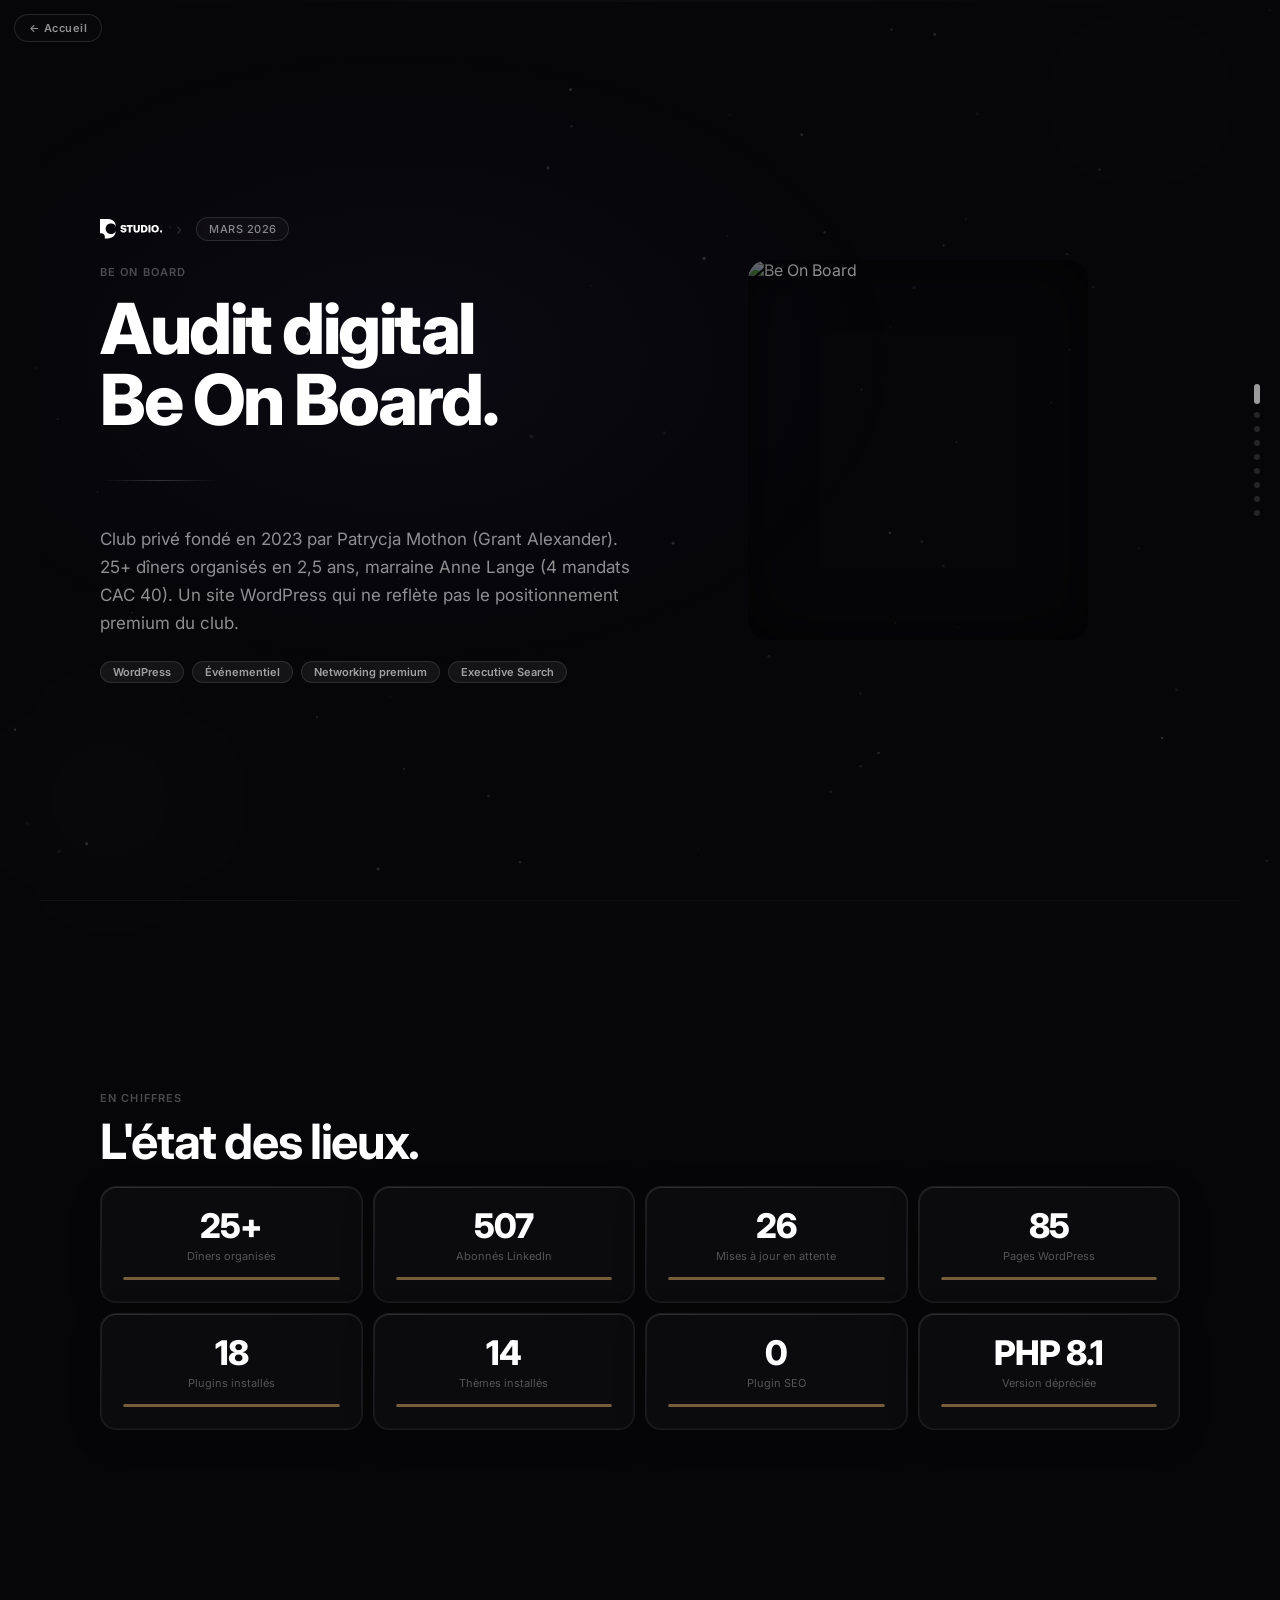
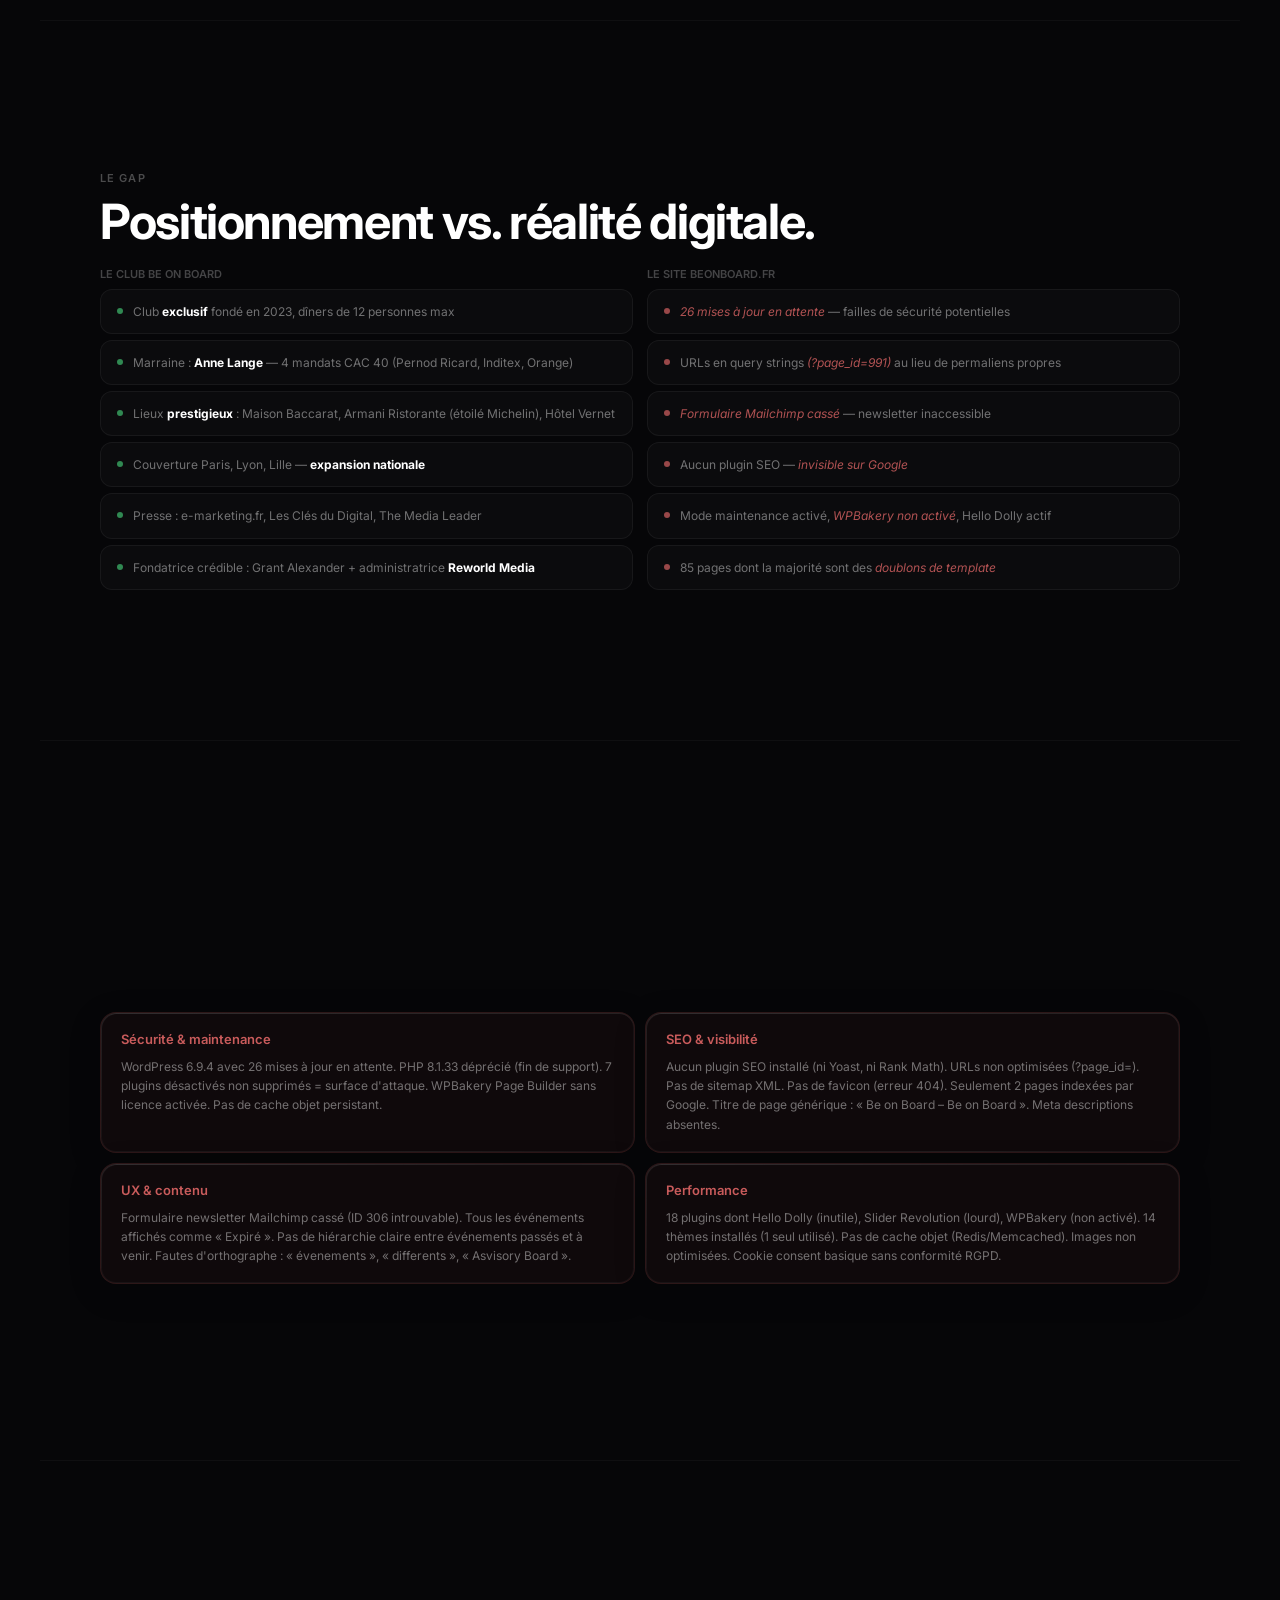
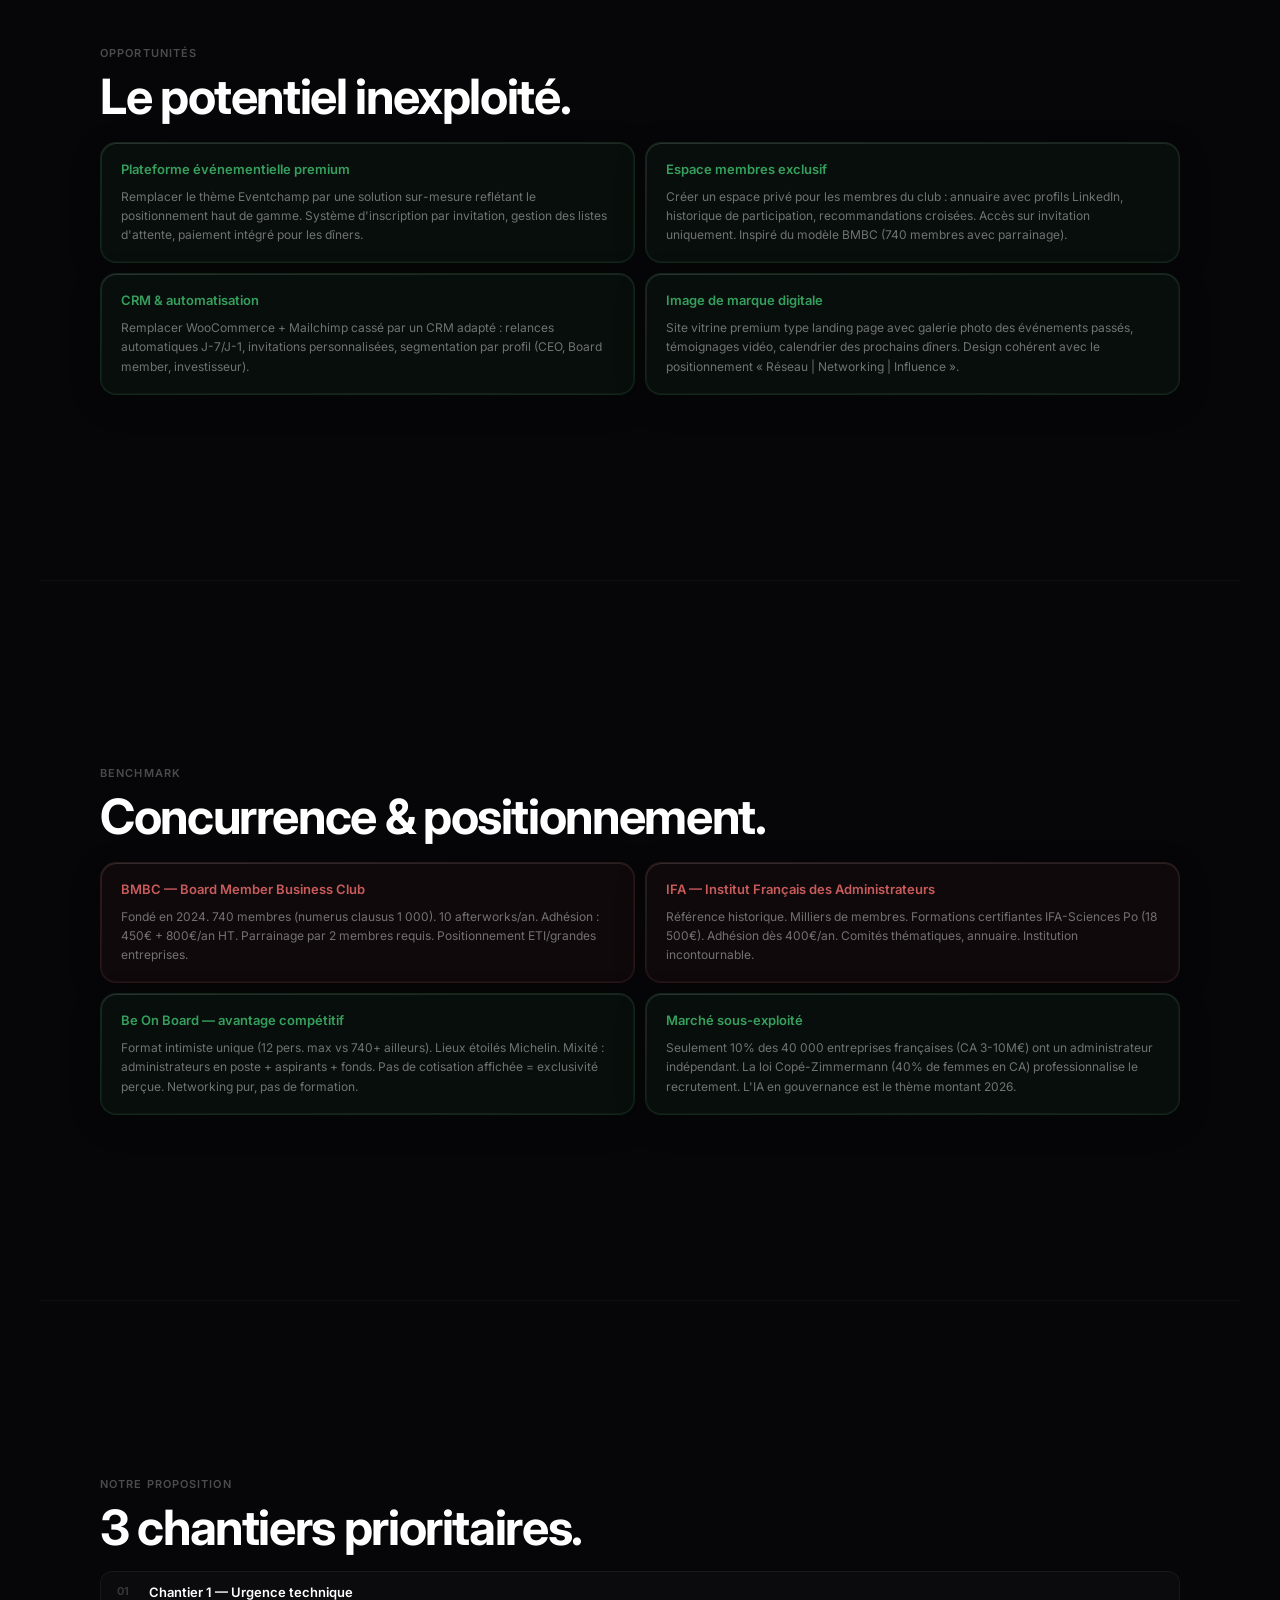
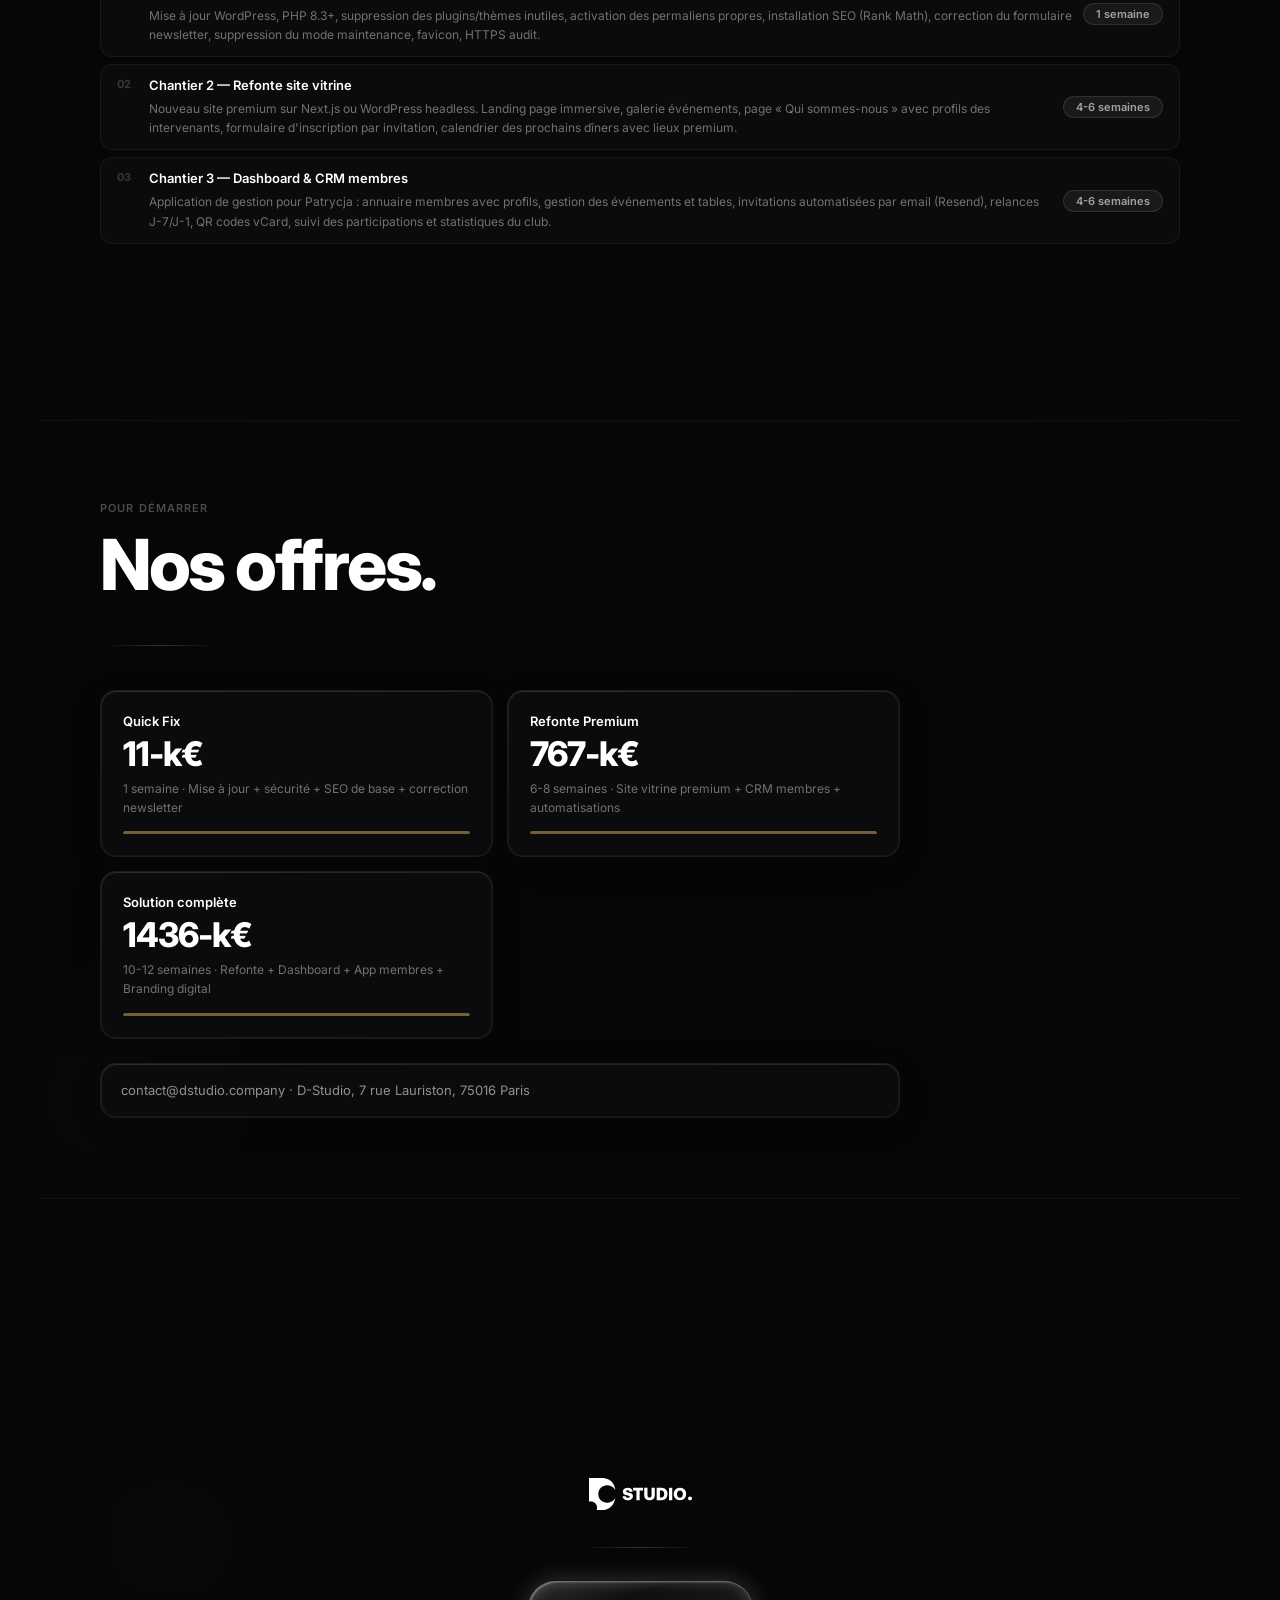
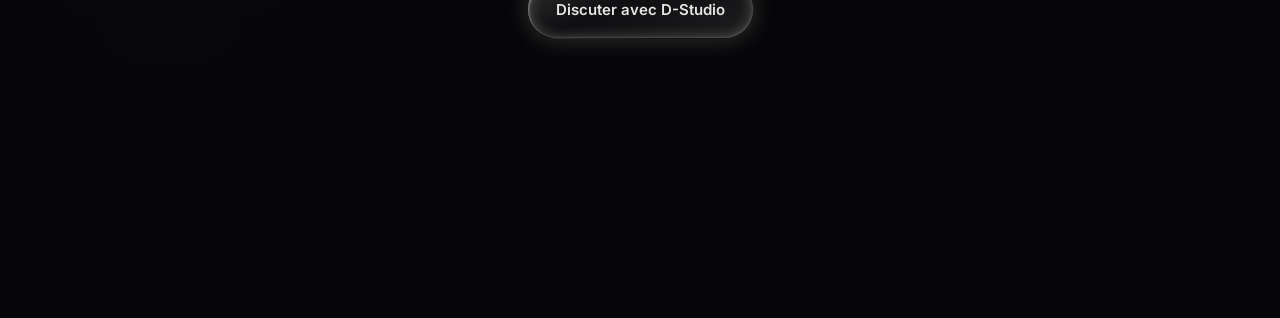
==== commit 734913f7: "feat(audit): enrich Be On Board with research data 25+ dîners, 507 LinkedIn, Anne Lange marraine CAC" ====
--- a/beonboard/index.html
+++ b/beonboard/index.html
@@ -132,7 +132,7 @@
         <div class="title-xl anim d2">Audit digital<br>Be On Board.</div>
       </div>
       <div class="divider anim d3"></div>
-      <p class="body-md anim d4" style="max-width:540px;">Club d'élite pour dirigeants et administrateurs. 17+ dîners organisés, réseau corporate et entrepreneurial d'exception. Un site WordPress qui ne reflète pas le positionnement premium du club.</p>
+      <p class="body-md anim d4" style="max-width:540px;">Club privé fondé en 2023 par Patrycja Mothon (Grant Alexander). 25+ dîners organisés en 2,5 ans, marraine Anne Lange (4 mandats CAC 40). Un site WordPress qui ne reflète pas le positionnement premium du club.</p>
       <div class="flex-c anim d5" style="flex-wrap:wrap;gap:8px;"><span class="tag-w">WordPress</span>
       <span class="tag-w">Événementiel</span>
       <span class="tag-w">Networking premium</span>
@@ -151,8 +151,8 @@
       <div class="title-lg anim d1">L'état des lieux.</div>
     </div>
     <div class="grid-4 anim d2">
-      <div class="card anim" style="text-align:center;padding:22px;"><div class="stat-big" style="font-size:34px;">17+</div><div class="stat-label">Dîners organisés</div><div class="progress-bar" style="margin-top:14px;"><div class="progress-fill"></div></div></div>
-      <div class="card anim" style="text-align:center;padding:22px;"><div class="stat-big" style="font-size:34px;">100+</div><div class="stat-label">Invités d'exception</div><div class="progress-bar" style="margin-top:14px;"><div class="progress-fill"></div></div></div>
+      <div class="card anim" style="text-align:center;padding:22px;"><div class="stat-big" style="font-size:34px;">25+</div><div class="stat-label">Dîners organisés</div><div class="progress-bar" style="margin-top:14px;"><div class="progress-fill"></div></div></div>
+      <div class="card anim" style="text-align:center;padding:22px;"><div class="stat-big" style="font-size:34px;">507</div><div class="stat-label">Abonnés LinkedIn</div><div class="progress-bar" style="margin-top:14px;"><div class="progress-fill"></div></div></div>
       <div class="card anim" style="text-align:center;padding:22px;"><div class="stat-big" style="font-size:34px;">26</div><div class="stat-label">Mises à jour en attente</div><div class="progress-bar" style="margin-top:14px;"><div class="progress-fill"></div></div></div>
       <div class="card anim" style="text-align:center;padding:22px;"><div class="stat-big" style="font-size:34px;">85</div><div class="stat-label">Pages WordPress</div><div class="progress-bar" style="margin-top:14px;"><div class="progress-fill"></div></div></div>
       <div class="card anim" style="text-align:center;padding:22px;"><div class="stat-big" style="font-size:34px;">18</div><div class="stat-label">Plugins installés</div><div class="progress-bar" style="margin-top:14px;"><div class="progress-fill"></div></div></div>
@@ -175,11 +175,12 @@
       <div>
         <div class="card-title" style="font-size:11px;color:rgba(255,255,255,0.25);margin-bottom:8px;">LE CLUB BE ON BOARD</div>
         <div class="col" style="gap:6px;">
-          <div class="list-item anim"><div class="dot dot-g"></div><div class="card-body">Club <strong style='color:#fff;'>exclusif</strong> de dirigeants C-Level et administrateurs</div></div>
-          <div class="list-item anim"><div class="dot dot-g"></div><div class="card-body">Dîners dans des lieux <strong style='color:#fff;'>prestigieux</strong> (Maison Baccarat)</div></div>
-          <div class="list-item anim"><div class="dot dot-g"></div><div class="card-body">Réseau <strong style='color:#fff;'>100+ personnalités</strong> d'exception (CEO, Comex, Board members)</div></div>
+          <div class="list-item anim"><div class="dot dot-g"></div><div class="card-body">Club <strong style='color:#fff;'>exclusif</strong> fondé en 2023, dîners de 12 personnes max</div></div>
+          <div class="list-item anim"><div class="dot dot-g"></div><div class="card-body">Marraine : <strong style='color:#fff;'>Anne Lange</strong> — 4 mandats CAC 40 (Pernod Ricard, Inditex, Orange)</div></div>
+          <div class="list-item anim"><div class="dot dot-g"></div><div class="card-body">Lieux <strong style='color:#fff;'>prestigieux</strong> : Maison Baccarat, Armani Ristorante (étoilé Michelin), Hôtel Vernet</div></div>
           <div class="list-item anim"><div class="dot dot-g"></div><div class="card-body">Couverture Paris, Lyon, Lille — <strong style='color:#fff;'>expansion nationale</strong></div></div>
-          <div class="list-item anim"><div class="dot dot-g"></div><div class="card-body">4 formats d'événements : Dîners, Cocktails, Visites, Recrutement</div></div>
+          <div class="list-item anim"><div class="dot dot-g"></div><div class="card-body">Presse : e-marketing.fr, Les Clés du Digital, The Media Leader</div></div>
+          <div class="list-item anim"><div class="dot dot-g"></div><div class="card-body">Fondatrice crédible : Grant Alexander + administratrice <strong style='color:#fff;'>Reworld Media</strong></div></div>
         </div>
       </div>
 
@@ -207,7 +208,7 @@
     </div>
     <div class="grid-2 anim d2" style="gap:10px;">
       <div class="card anim" style="background:rgba(248,113,113,0.04);border-color:rgba(248,113,113,0.12);"><div class="card-title" style="color:rgba(248,113,113,0.8);">Sécurité & maintenance</div><div class="card-body" style="margin-top:10px;">WordPress 6.9.4 avec 26 mises à jour en attente. PHP 8.1.33 déprécié (fin de support). 7 plugins désactivés non supprimés = surface d'attaque. WPBakery Page Builder sans licence activée. Pas de cache objet persistant.</div></div>
-      <div class="card anim" style="background:rgba(248,113,113,0.04);border-color:rgba(248,113,113,0.12);"><div class="card-title" style="color:rgba(248,113,113,0.8);">SEO & visibilité</div><div class="card-body" style="margin-top:10px;">Aucun plugin SEO installé (ni Yoast, ni Rank Math). URLs non optimisées (?page_id=). Pas de sitemap XML. Pas de favicon (erreur 404). Titre de page générique : « Be on Board – Be on Board ». Meta descriptions absentes.</div></div>
+      <div class="card anim" style="background:rgba(248,113,113,0.04);border-color:rgba(248,113,113,0.12);"><div class="card-title" style="color:rgba(248,113,113,0.8);">SEO & visibilité</div><div class="card-body" style="margin-top:10px;">Aucun plugin SEO installé (ni Yoast, ni Rank Math). URLs non optimisées (?page_id=). Pas de sitemap XML. Pas de favicon (erreur 404). Seulement 2 pages indexées par Google. Titre de page générique : « Be on Board – Be on Board ». Meta descriptions absentes.</div></div>
       <div class="card anim" style="background:rgba(248,113,113,0.04);border-color:rgba(248,113,113,0.12);"><div class="card-title" style="color:rgba(248,113,113,0.8);">UX & contenu</div><div class="card-body" style="margin-top:10px;">Formulaire newsletter Mailchimp cassé (ID 306 introuvable). Tous les événements affichés comme « Expiré ». Pas de hiérarchie claire entre événements passés et à venir. Fautes d'orthographe : « évenements », « differents », « Asvisory Board ».</div></div>
       <div class="card anim" style="background:rgba(248,113,113,0.04);border-color:rgba(248,113,113,0.12);"><div class="card-title" style="color:rgba(248,113,113,0.8);">Performance</div><div class="card-body" style="margin-top:10px;">18 plugins dont Hello Dolly (inutile), Slider Revolution (lourd), WPBakery (non activé). 14 thèmes installés (1 seul utilisé). Pas de cache objet (Redis/Memcached). Images non optimisées. Cookie consent basique sans conformité RGPD.</div></div>
     </div>
@@ -223,14 +224,30 @@
     </div>
     <div class="grid-2 anim d2" style="gap:10px;">
       <div class="card anim" style="background:rgba(74,222,128,0.04);border-color:rgba(74,222,128,0.12);"><div class="card-title" style="color:rgba(74,222,128,0.7);">Plateforme événementielle premium</div><div class="card-body" style="margin-top:10px;">Remplacer le thème Eventchamp par une solution sur-mesure reflétant le positionnement haut de gamme. Système d'inscription par invitation, gestion des listes d'attente, paiement intégré pour les dîners.</div></div>
-      <div class="card anim" style="background:rgba(74,222,128,0.04);border-color:rgba(74,222,128,0.12);"><div class="card-title" style="color:rgba(74,222,128,0.7);">Espace membres exclusif</div><div class="card-body" style="margin-top:10px;">Créer un espace privé pour les 100+ membres du club : annuaire avec profils LinkedIn, historique de participation, recommandations croisées. Accès sur invitation uniquement.</div></div>
+      <div class="card anim" style="background:rgba(74,222,128,0.04);border-color:rgba(74,222,128,0.12);"><div class="card-title" style="color:rgba(74,222,128,0.7);">Espace membres exclusif</div><div class="card-body" style="margin-top:10px;">Créer un espace privé pour les membres du club : annuaire avec profils LinkedIn, historique de participation, recommandations croisées. Accès sur invitation uniquement. Inspiré du modèle BMBC (740 membres avec parrainage).</div></div>
       <div class="card anim" style="background:rgba(74,222,128,0.04);border-color:rgba(74,222,128,0.12);"><div class="card-title" style="color:rgba(74,222,128,0.7);">CRM & automatisation</div><div class="card-body" style="margin-top:10px;">Remplacer WooCommerce + Mailchimp cassé par un CRM adapté : relances automatiques J-7/J-1, invitations personnalisées, segmentation par profil (CEO, Board member, investisseur).</div></div>
       <div class="card anim" style="background:rgba(74,222,128,0.04);border-color:rgba(74,222,128,0.12);"><div class="card-title" style="color:rgba(74,222,128,0.7);">Image de marque digitale</div><div class="card-body" style="margin-top:10px;">Site vitrine premium type landing page avec galerie photo des événements passés, témoignages vidéo, calendrier des prochains dîners. Design cohérent avec le positionnement « Réseau | Networking | Influence ».</div></div>
     </div>
   </div>
 </section>
 
-<!-- Slide 6 · proposition -->
+<!-- Slide 6 · cards -->
+<section>
+  <div style="display:flex;flex-direction:column;gap:18px;position:relative;z-index:1;">
+    <div>
+      <div class="label anim" style="margin-bottom:10px;">Benchmark</div>
+      <div class="title-lg anim d1">Concurrence & positionnement.</div>
+    </div>
+    <div class="grid-2 anim d2" style="gap:10px;">
+      <div class="card anim" style="background:rgba(248,113,113,0.04);border-color:rgba(248,113,113,0.12);"><div class="card-title" style="color:rgba(248,113,113,0.8);">BMBC — Board Member Business Club</div><div class="card-body" style="margin-top:10px;">Fondé en 2024. 740 membres (numerus clausus 1 000). 10 afterworks/an. Adhésion : 450€ + 800€/an HT. Parrainage par 2 membres requis. Positionnement ETI/grandes entreprises.</div></div>
+      <div class="card anim" style="background:rgba(248,113,113,0.04);border-color:rgba(248,113,113,0.12);"><div class="card-title" style="color:rgba(248,113,113,0.8);">IFA — Institut Français des Administrateurs</div><div class="card-body" style="margin-top:10px;">Référence historique. Milliers de membres. Formations certifiantes IFA-Sciences Po (18 500€). Adhésion dès 400€/an. Comités thématiques, annuaire. Institution incontournable.</div></div>
+      <div class="card anim" style="background:rgba(74,222,128,0.04);border-color:rgba(74,222,128,0.12);"><div class="card-title" style="color:rgba(74,222,128,0.7);">Be On Board — avantage compétitif</div><div class="card-body" style="margin-top:10px;">Format intimiste unique (12 pers. max vs 740+ ailleurs). Lieux étoilés Michelin. Mixité : administrateurs en poste + aspirants + fonds. Pas de cotisation affichée = exclusivité perçue. Networking pur, pas de formation.</div></div>
+      <div class="card anim" style="background:rgba(74,222,128,0.04);border-color:rgba(74,222,128,0.12);"><div class="card-title" style="color:rgba(74,222,128,0.7);">Marché sous-exploité</div><div class="card-body" style="margin-top:10px;">Seulement 10% des 40 000 entreprises françaises (CA 3-10M€) ont un administrateur indépendant. La loi Copé-Zimmermann (40% de femmes en CA) professionnalise le recrutement. L'IA en gouvernance est le thème montant 2026.</div></div>
+    </div>
+  </div>
+</section>
+
+<!-- Slide 7 · proposition -->
 <section>
   <div style="display:flex;flex-direction:column;gap:16px;position:relative;z-index:1;">
     <div>
@@ -245,7 +262,7 @@
   </div>
 </section>
 
-<!-- Slide 7 · cta -->
+<!-- Slide 8 · cta -->
 <section>
   <div class="orb orb-1" style="opacity:0.4;"></div>
   <div class="orb orb-2"></div>
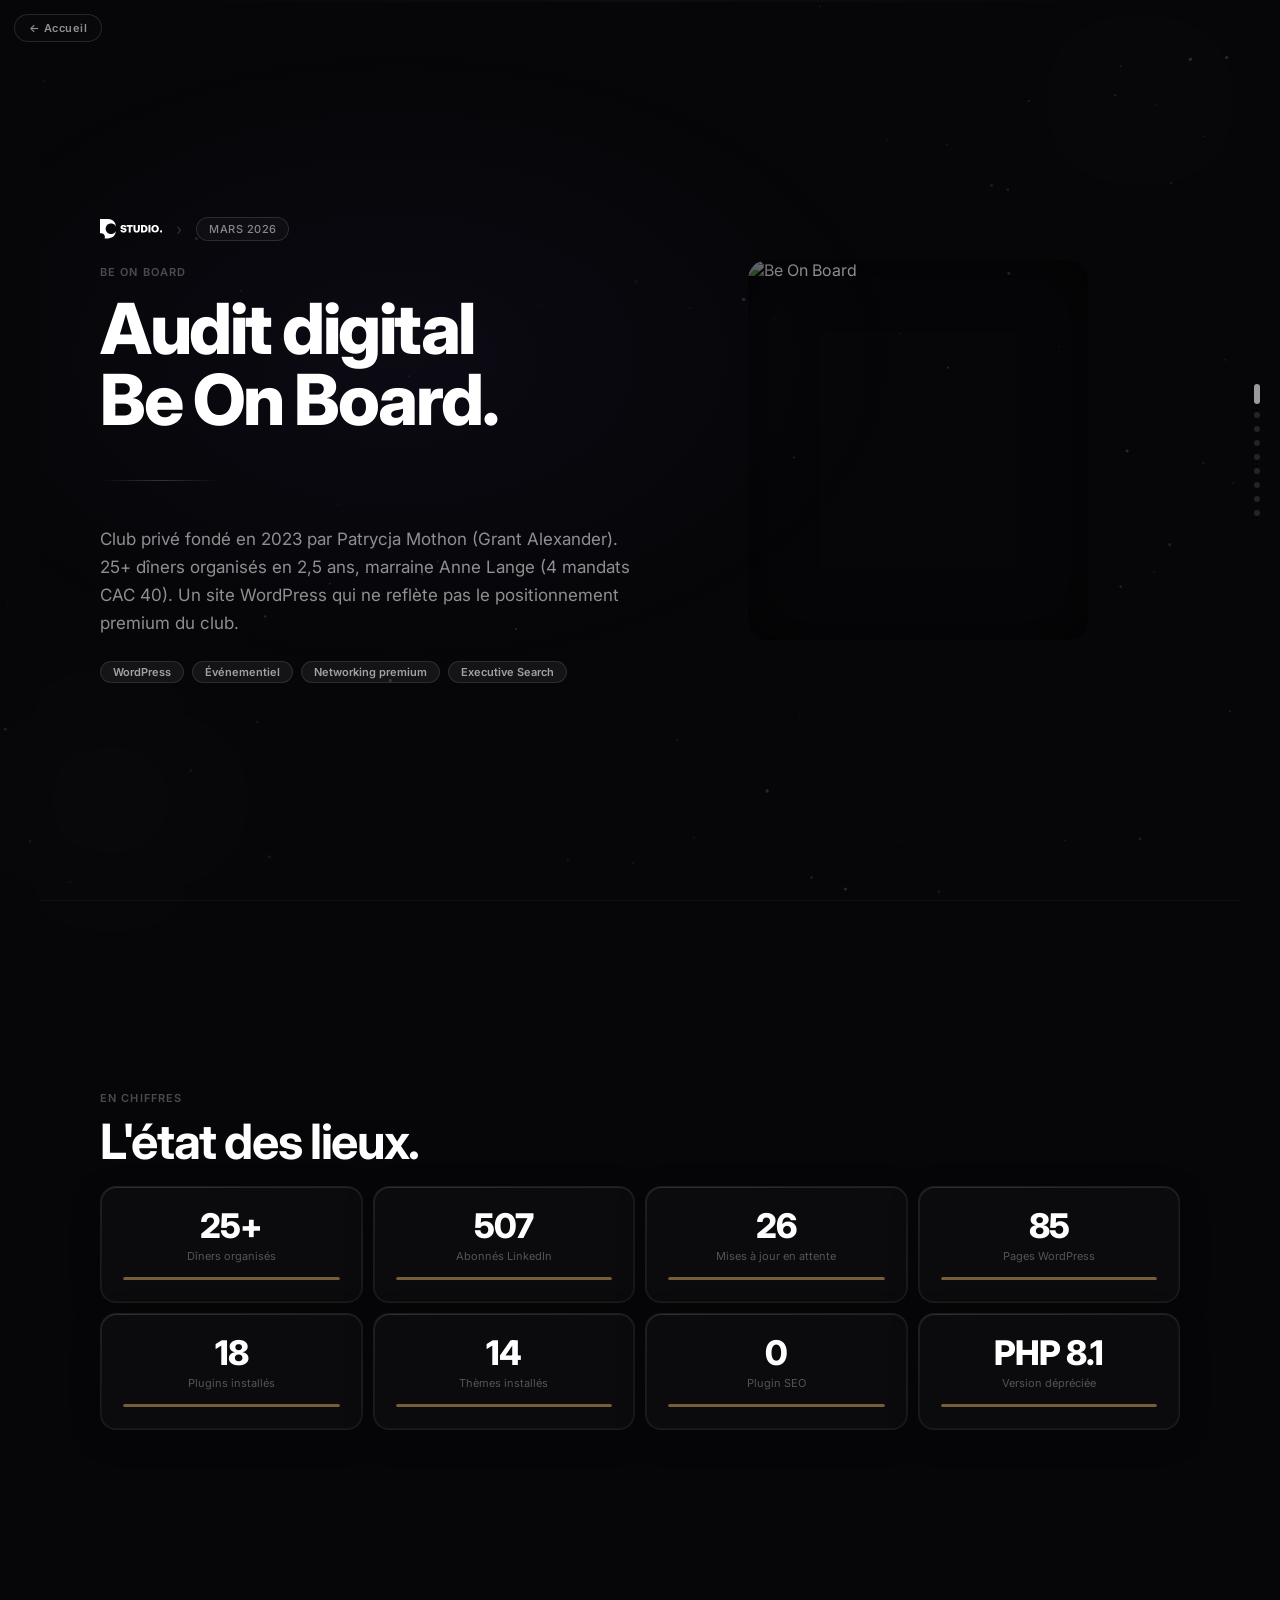
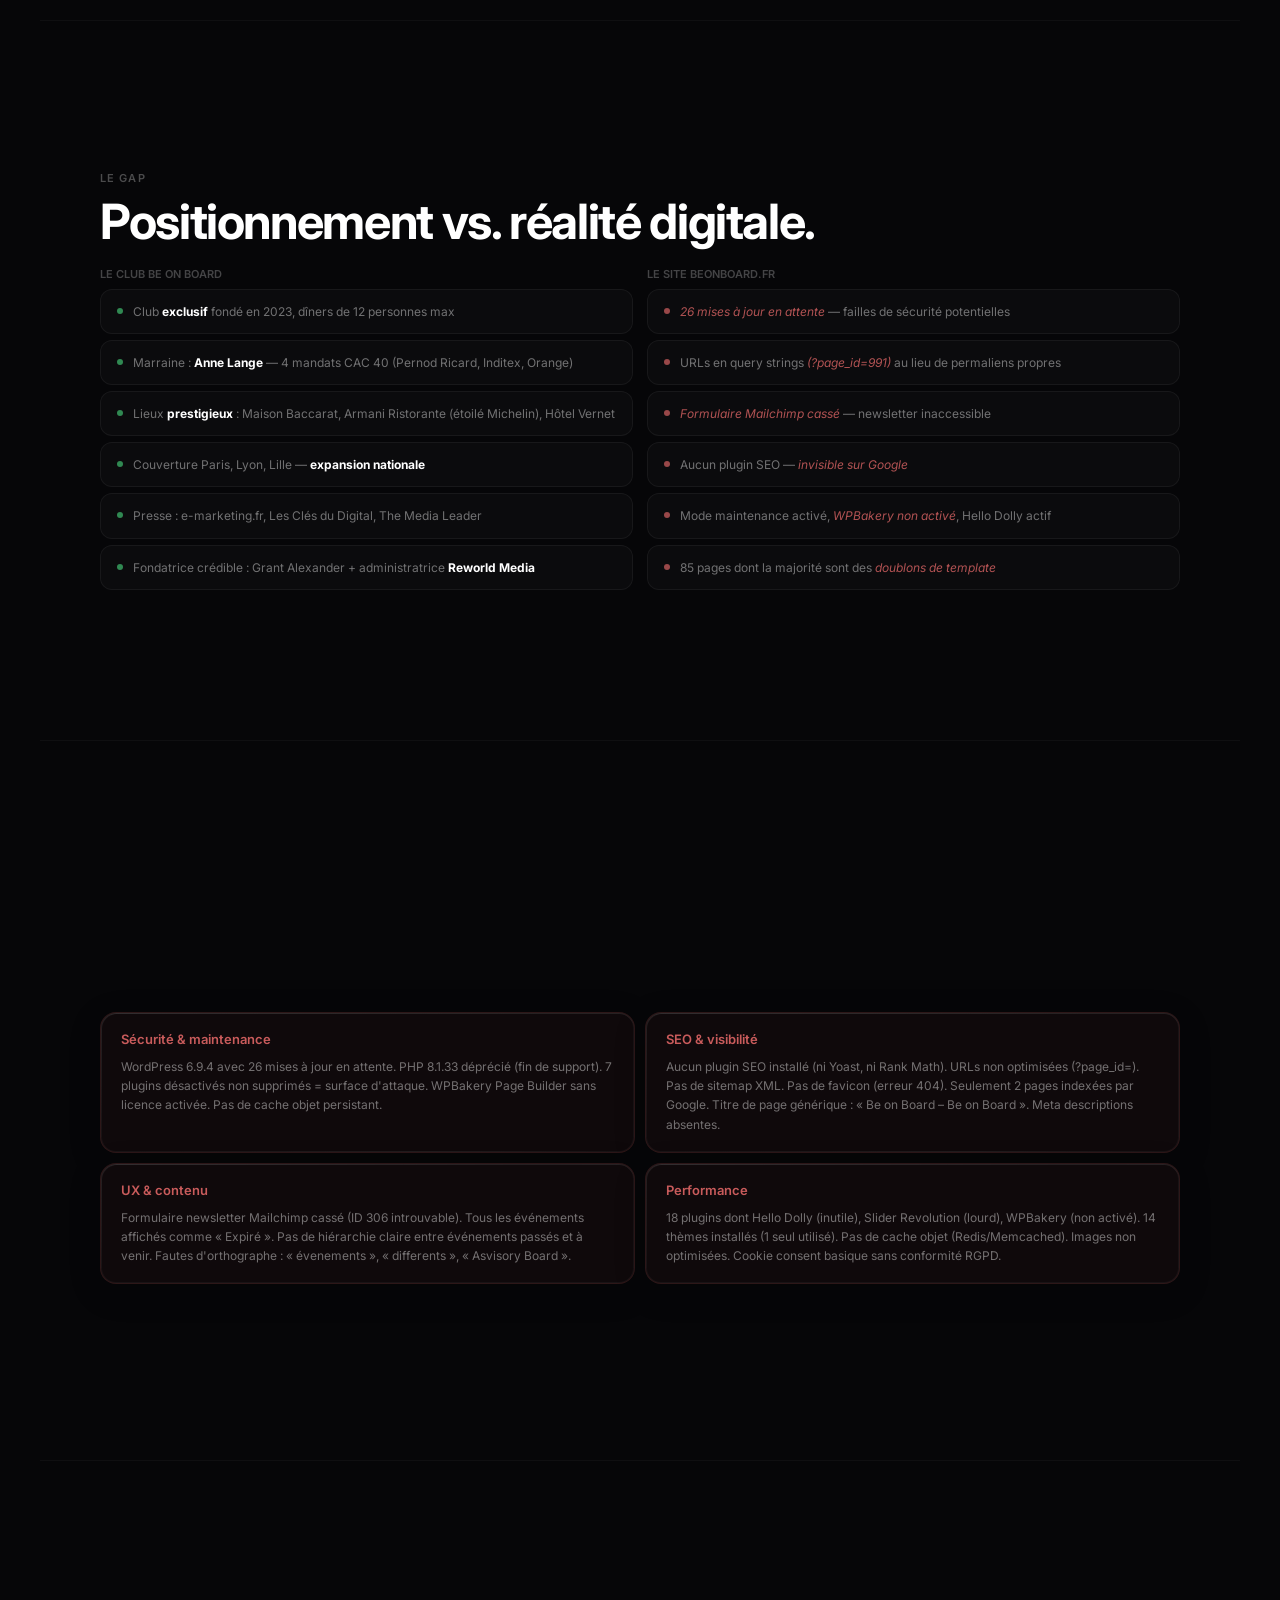
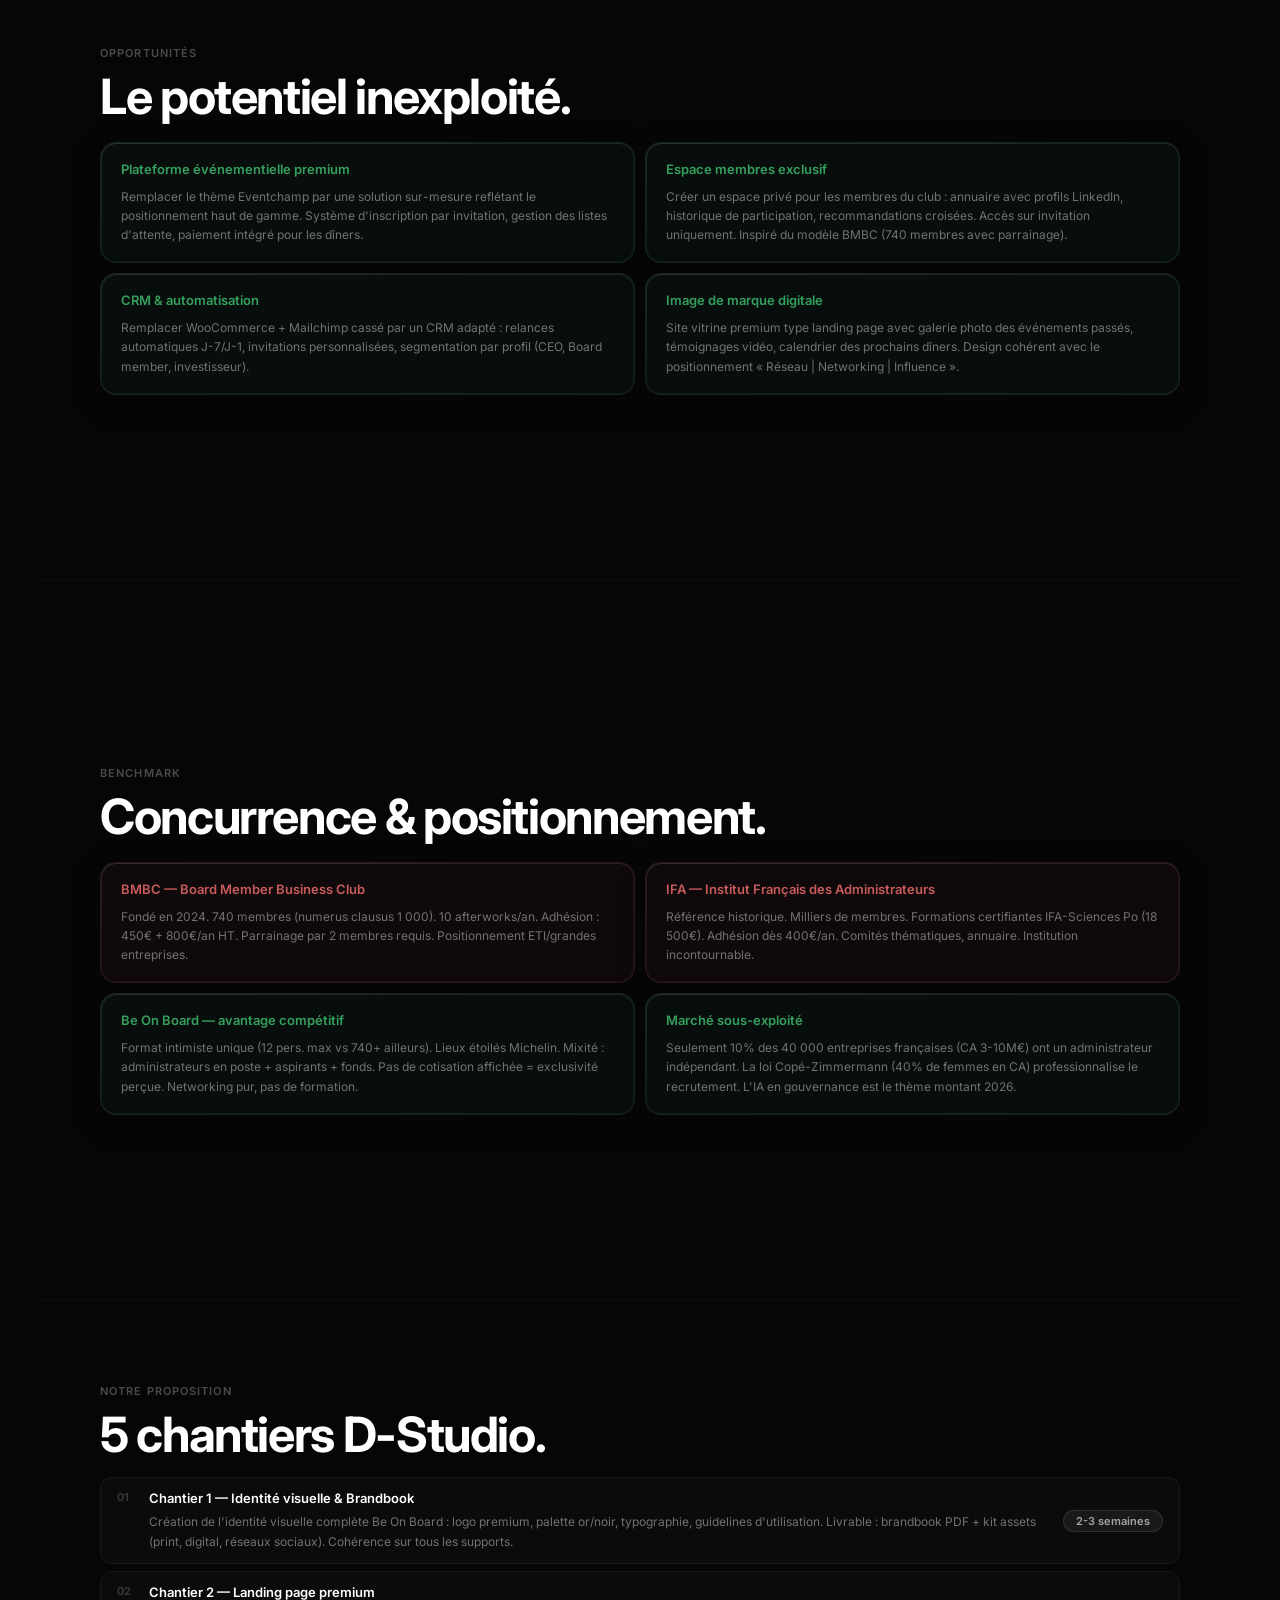
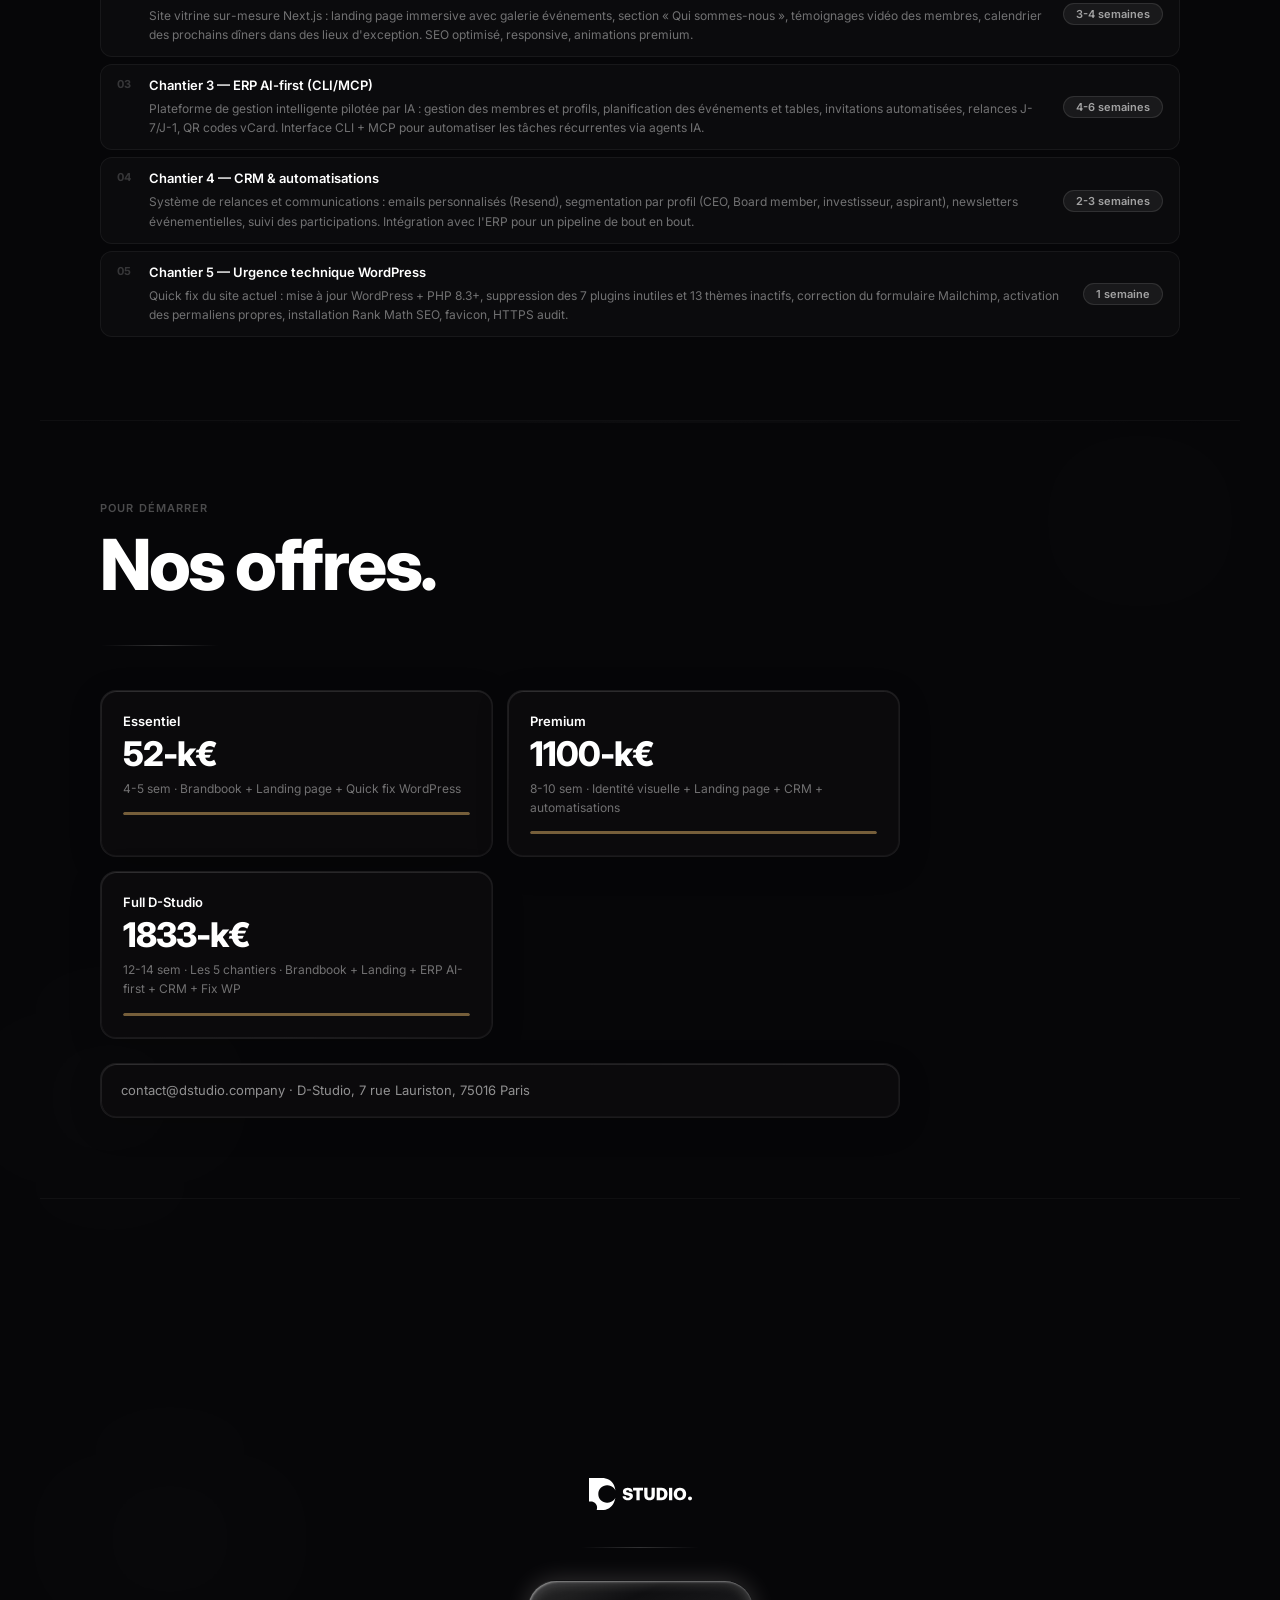
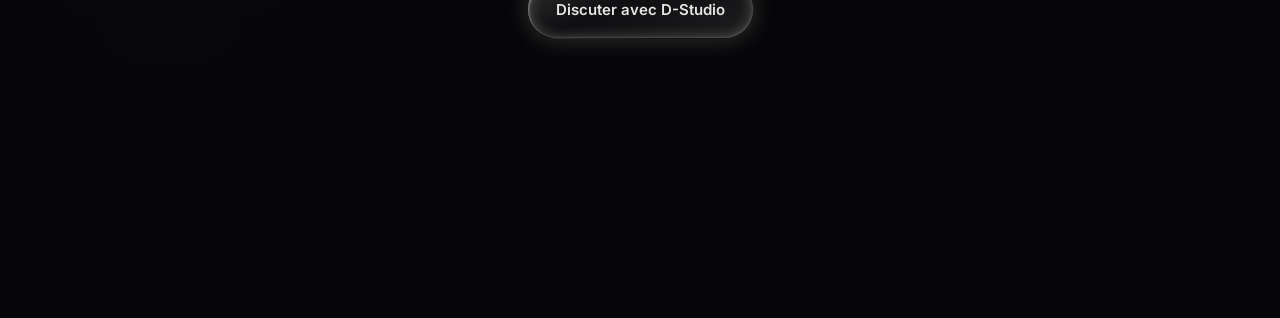
==== commit f28a0543: "feat(audit): update Be On Board with D-Studio solutions 5 chantiers: brandbook, landing page premium" ====
--- a/beonboard/index.html
+++ b/beonboard/index.html
@@ -252,12 +252,14 @@
   <div style="display:flex;flex-direction:column;gap:16px;position:relative;z-index:1;">
     <div>
       <div class="label anim" style="margin-bottom:10px;">Notre proposition</div>
-      <div class="title-lg anim d1">3 chantiers prioritaires.</div>
+      <div class="title-lg anim d1">5 chantiers D-Studio.</div>
     </div>
     <div class="col anim d2" style="gap:7px;">
-      <div class="list-item anim" style="justify-content:space-between;align-items:center;"><div class="row" style="gap:12px;"><div class="num">01</div><div><div class="card-title">Chantier 1 — Urgence technique</div><div class="card-body">Mise à jour WordPress, PHP 8.3+, suppression des plugins/thèmes inutiles, activation des permaliens propres, installation SEO (Rank Math), correction du formulaire newsletter, suppression du mode maintenance, favicon, HTTPS audit.</div></div></div><span class="tag-w" style="white-space:nowrap;">1 semaine</span></div>
-      <div class="list-item anim" style="justify-content:space-between;align-items:center;"><div class="row" style="gap:12px;"><div class="num">02</div><div><div class="card-title">Chantier 2 — Refonte site vitrine</div><div class="card-body">Nouveau site premium sur Next.js ou WordPress headless. Landing page immersive, galerie événements, page « Qui sommes-nous » avec profils des intervenants, formulaire d'inscription par invitation, calendrier des prochains dîners avec lieux premium.</div></div></div><span class="tag-w" style="white-space:nowrap;">4-6 semaines</span></div>
-      <div class="list-item anim" style="justify-content:space-between;align-items:center;"><div class="row" style="gap:12px;"><div class="num">03</div><div><div class="card-title">Chantier 3 — Dashboard & CRM membres</div><div class="card-body">Application de gestion pour Patrycja : annuaire membres avec profils, gestion des événements et tables, invitations automatisées par email (Resend), relances J-7/J-1, QR codes vCard, suivi des participations et statistiques du club.</div></div></div><span class="tag-w" style="white-space:nowrap;">4-6 semaines</span></div>
+      <div class="list-item anim" style="justify-content:space-between;align-items:center;"><div class="row" style="gap:12px;"><div class="num">01</div><div><div class="card-title">Chantier 1 — Identité visuelle & Brandbook</div><div class="card-body">Création de l'identité visuelle complète Be On Board : logo premium, palette or/noir, typographie, guidelines d'utilisation. Livrable : brandbook PDF + kit assets (print, digital, réseaux sociaux). Cohérence sur tous les supports.</div></div></div><span class="tag-w" style="white-space:nowrap;">2-3 semaines</span></div>
+      <div class="list-item anim" style="justify-content:space-between;align-items:center;"><div class="row" style="gap:12px;"><div class="num">02</div><div><div class="card-title">Chantier 2 — Landing page premium</div><div class="card-body">Site vitrine sur-mesure Next.js : landing page immersive avec galerie événements, section « Qui sommes-nous », témoignages vidéo des membres, calendrier des prochains dîners dans des lieux d'exception. SEO optimisé, responsive, animations premium.</div></div></div><span class="tag-w" style="white-space:nowrap;">3-4 semaines</span></div>
+      <div class="list-item anim" style="justify-content:space-between;align-items:center;"><div class="row" style="gap:12px;"><div class="num">03</div><div><div class="card-title">Chantier 3 — ERP AI-first (CLI/MCP)</div><div class="card-body">Plateforme de gestion intelligente pilotée par IA : gestion des membres et profils, planification des événements et tables, invitations automatisées, relances J-7/J-1, QR codes vCard. Interface CLI + MCP pour automatiser les tâches récurrentes via agents IA.</div></div></div><span class="tag-w" style="white-space:nowrap;">4-6 semaines</span></div>
+      <div class="list-item anim" style="justify-content:space-between;align-items:center;"><div class="row" style="gap:12px;"><div class="num">04</div><div><div class="card-title">Chantier 4 — CRM & automatisations</div><div class="card-body">Système de relances et communications : emails personnalisés (Resend), segmentation par profil (CEO, Board member, investisseur, aspirant), newsletters événementielles, suivi des participations. Intégration avec l'ERP pour un pipeline de bout en bout.</div></div></div><span class="tag-w" style="white-space:nowrap;">2-3 semaines</span></div>
+      <div class="list-item anim" style="justify-content:space-between;align-items:center;"><div class="row" style="gap:12px;"><div class="num">05</div><div><div class="card-title">Chantier 5 — Urgence technique WordPress</div><div class="card-body">Quick fix du site actuel : mise à jour WordPress + PHP 8.3+, suppression des 7 plugins inutiles et 13 thèmes inactifs, correction du formulaire Mailchimp, activation des permaliens propres, installation Rank Math SEO, favicon, HTTPS audit.</div></div></div><span class="tag-w" style="white-space:nowrap;">1 semaine</span></div>
     </div>
   </div>
 </section>
@@ -274,9 +276,9 @@
     </div>
     <div class="divider anim d2"></div>
     <div class="grid-2 anim d3">
-      <div class="card" style="padding:22px;"><div class="card-title" style="margin-bottom:8px;">Quick Fix</div><div class="stat-big" style="font-size:34px;">1-2k€</div><div class="card-body" style="margin-top:8px;font-size:12px;">1 semaine · Mise à jour + sécurité + SEO de base + correction newsletter</div><div class="progress-bar" style="margin-top:14px;"><div class="progress-fill"></div></div></div>
-      <div class="card" style="padding:22px;"><div class="card-title" style="margin-bottom:8px;">Refonte Premium</div><div class="stat-big" style="font-size:34px;">8-12k€</div><div class="card-body" style="margin-top:8px;font-size:12px;">6-8 semaines · Site vitrine premium + CRM membres + automatisations</div><div class="progress-bar" style="margin-top:14px;"><div class="progress-fill"></div></div></div>
-      <div class="card" style="padding:22px;"><div class="card-title" style="margin-bottom:8px;">Solution complète</div><div class="stat-big" style="font-size:34px;">15-20k€</div><div class="card-body" style="margin-top:8px;font-size:12px;">10-12 semaines · Refonte + Dashboard + App membres + Branding digital</div><div class="progress-bar" style="margin-top:14px;"><div class="progress-fill"></div></div></div>
+      <div class="card" style="padding:22px;"><div class="card-title" style="margin-bottom:8px;">Essentiel</div><div class="stat-big" style="font-size:34px;">5-8k€</div><div class="card-body" style="margin-top:8px;font-size:12px;">4-5 sem · Brandbook + Landing page + Quick fix WordPress</div><div class="progress-bar" style="margin-top:14px;"><div class="progress-fill"></div></div></div>
+      <div class="card" style="padding:22px;"><div class="card-title" style="margin-bottom:8px;">Premium</div><div class="stat-big" style="font-size:34px;">12-18k€</div><div class="card-body" style="margin-top:8px;font-size:12px;">8-10 sem · Identité visuelle + Landing page + CRM + automatisations</div><div class="progress-bar" style="margin-top:14px;"><div class="progress-fill"></div></div></div>
+      <div class="card" style="padding:22px;"><div class="card-title" style="margin-bottom:8px;">Full D-Studio</div><div class="stat-big" style="font-size:34px;">20-30k€</div><div class="card-body" style="margin-top:8px;font-size:12px;">12-14 sem · Les 5 chantiers · Brandbook + Landing + ERP AI-first + CRM + Fix WP</div><div class="progress-bar" style="margin-top:14px;"><div class="progress-fill"></div></div></div>
     </div>
     <div class="card anim d4" style="padding:16px 20px;">
       <p class="body-md" style="font-size:13px;">contact@dstudio.company &middot; D-Studio, 7 rue Lauriston, 75016 Paris</p>
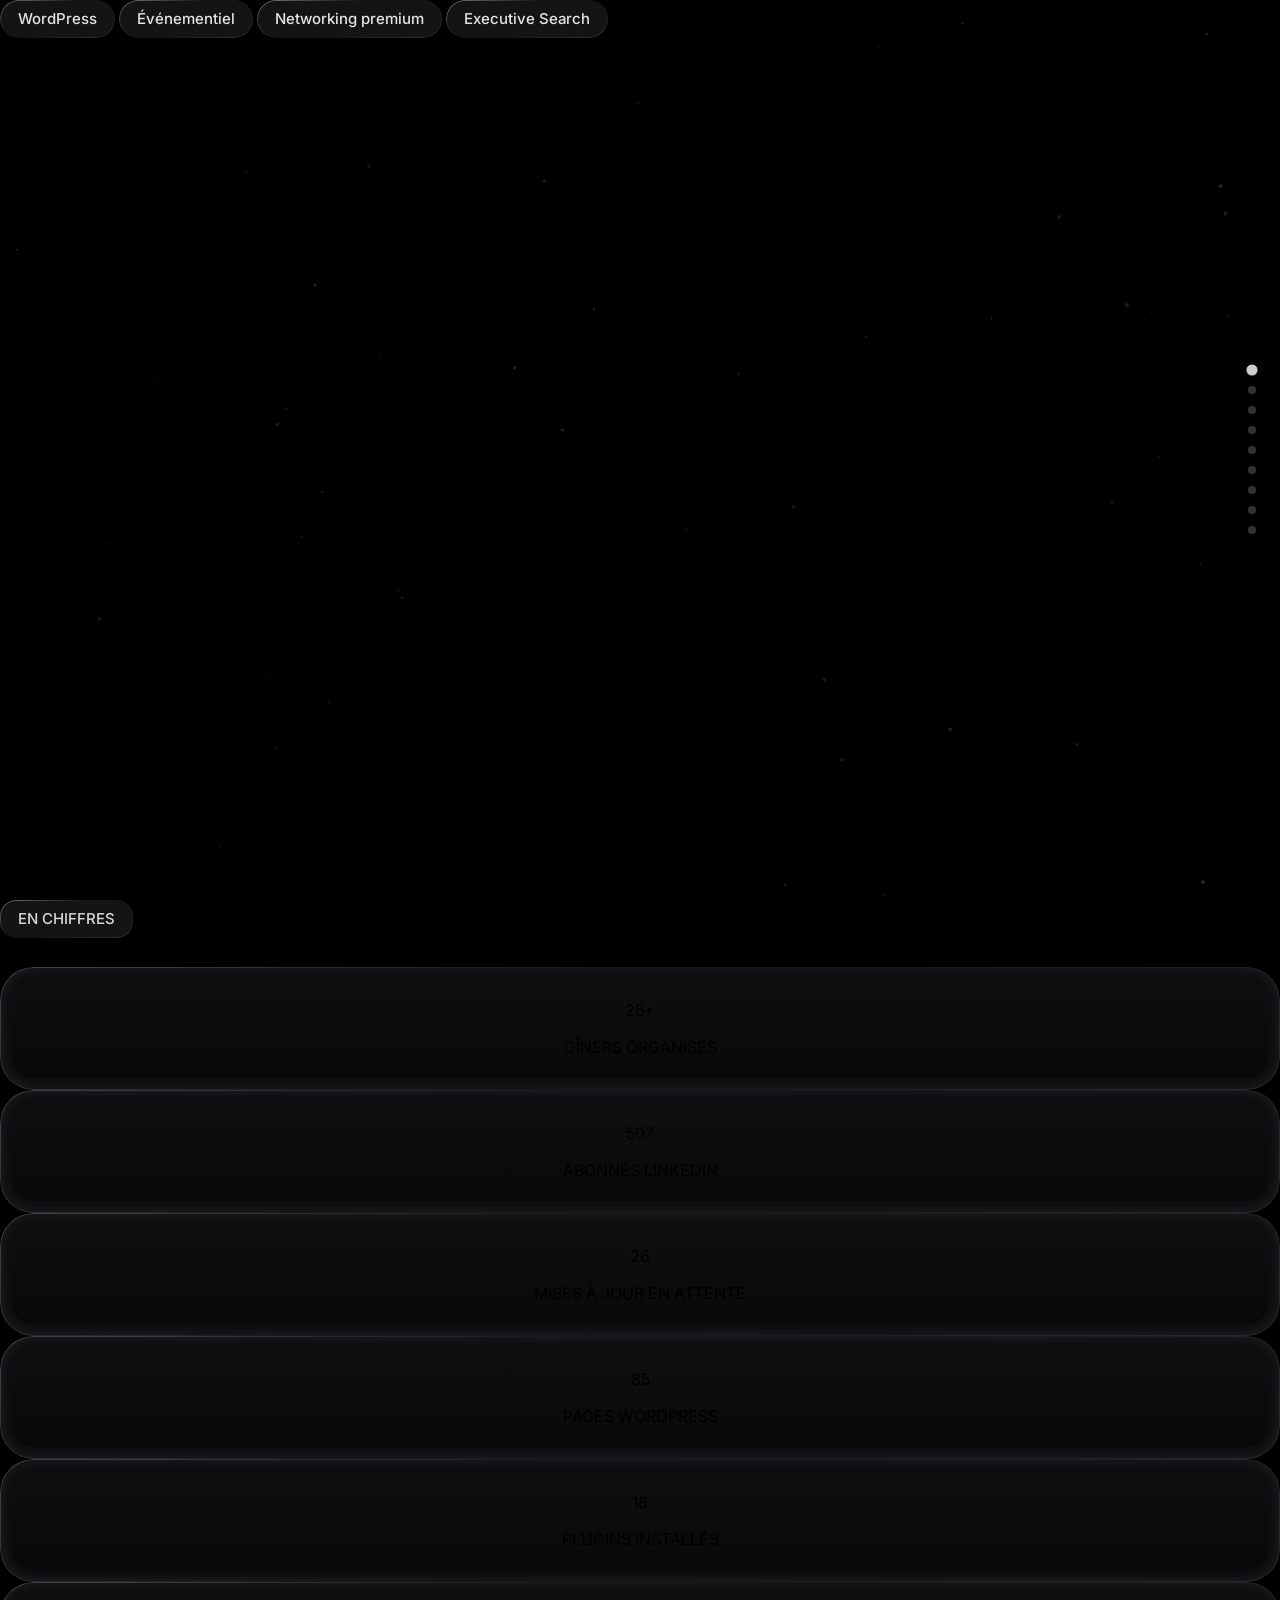
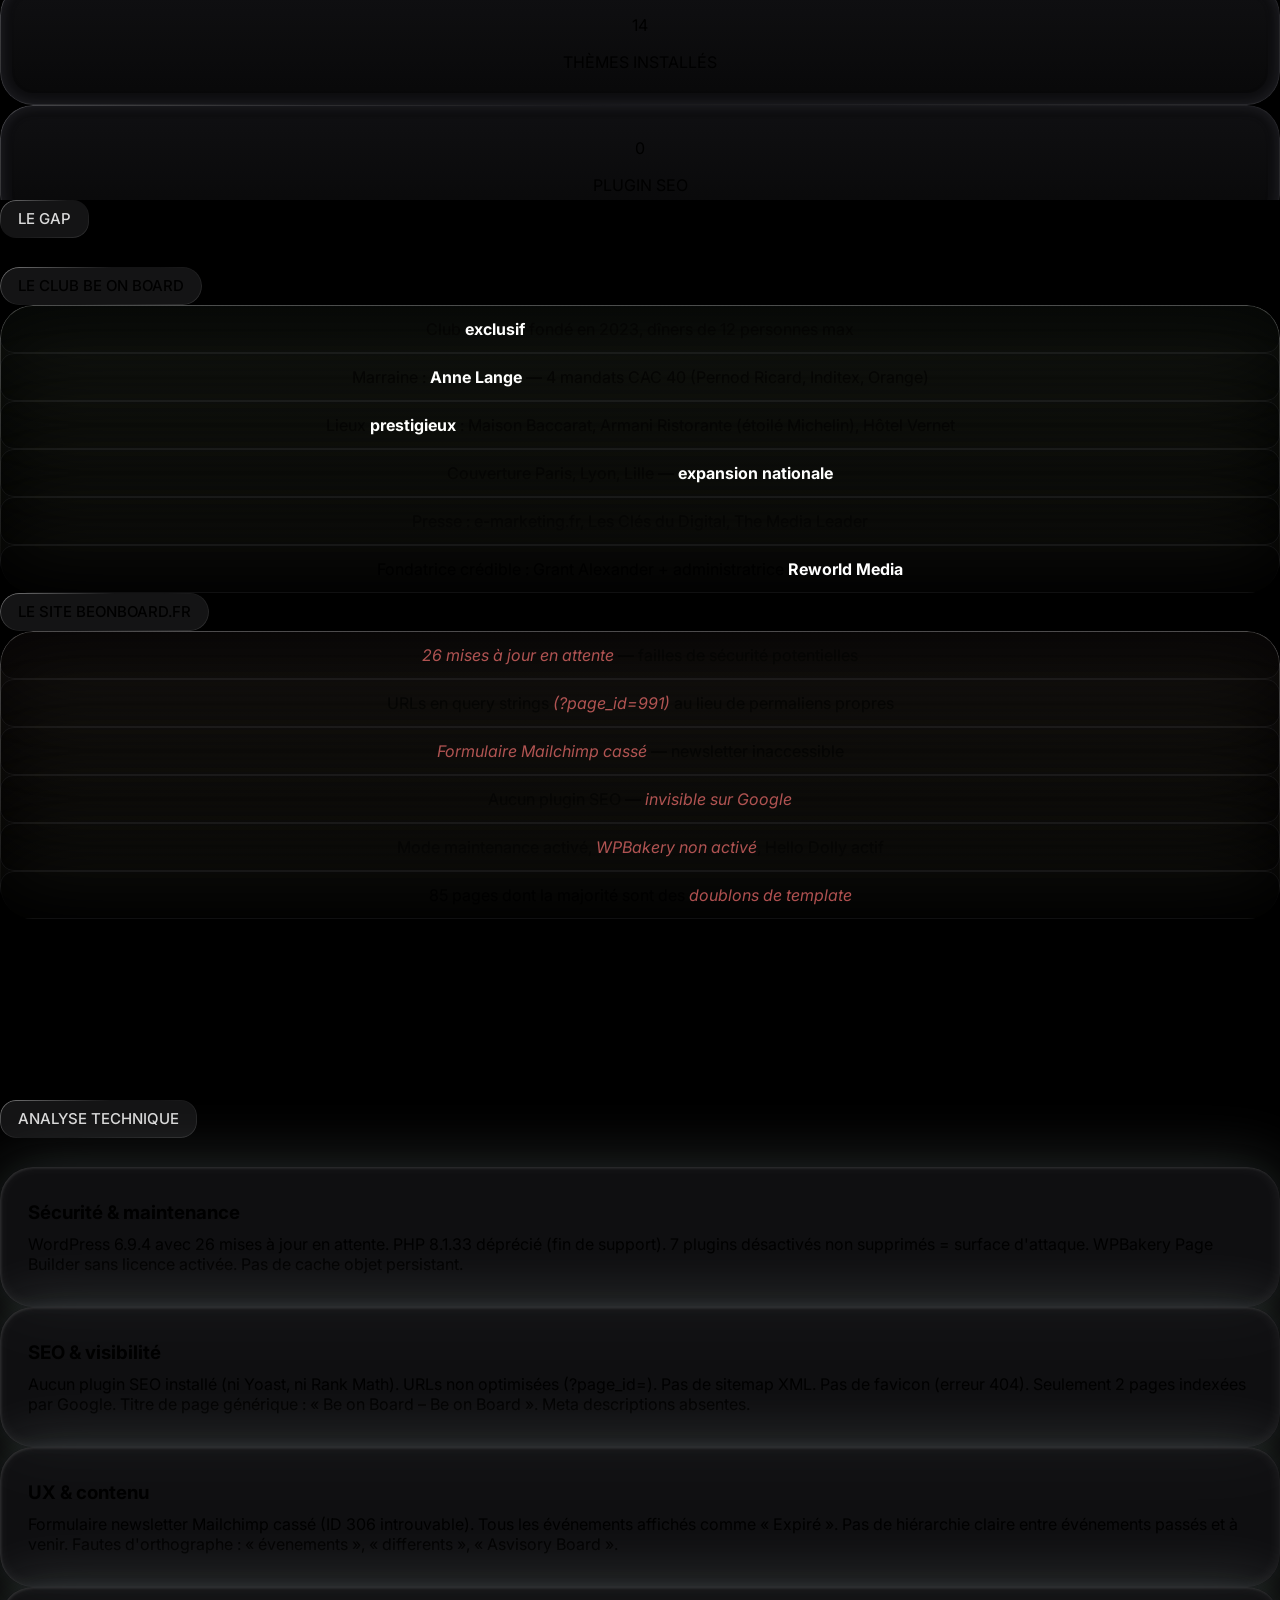
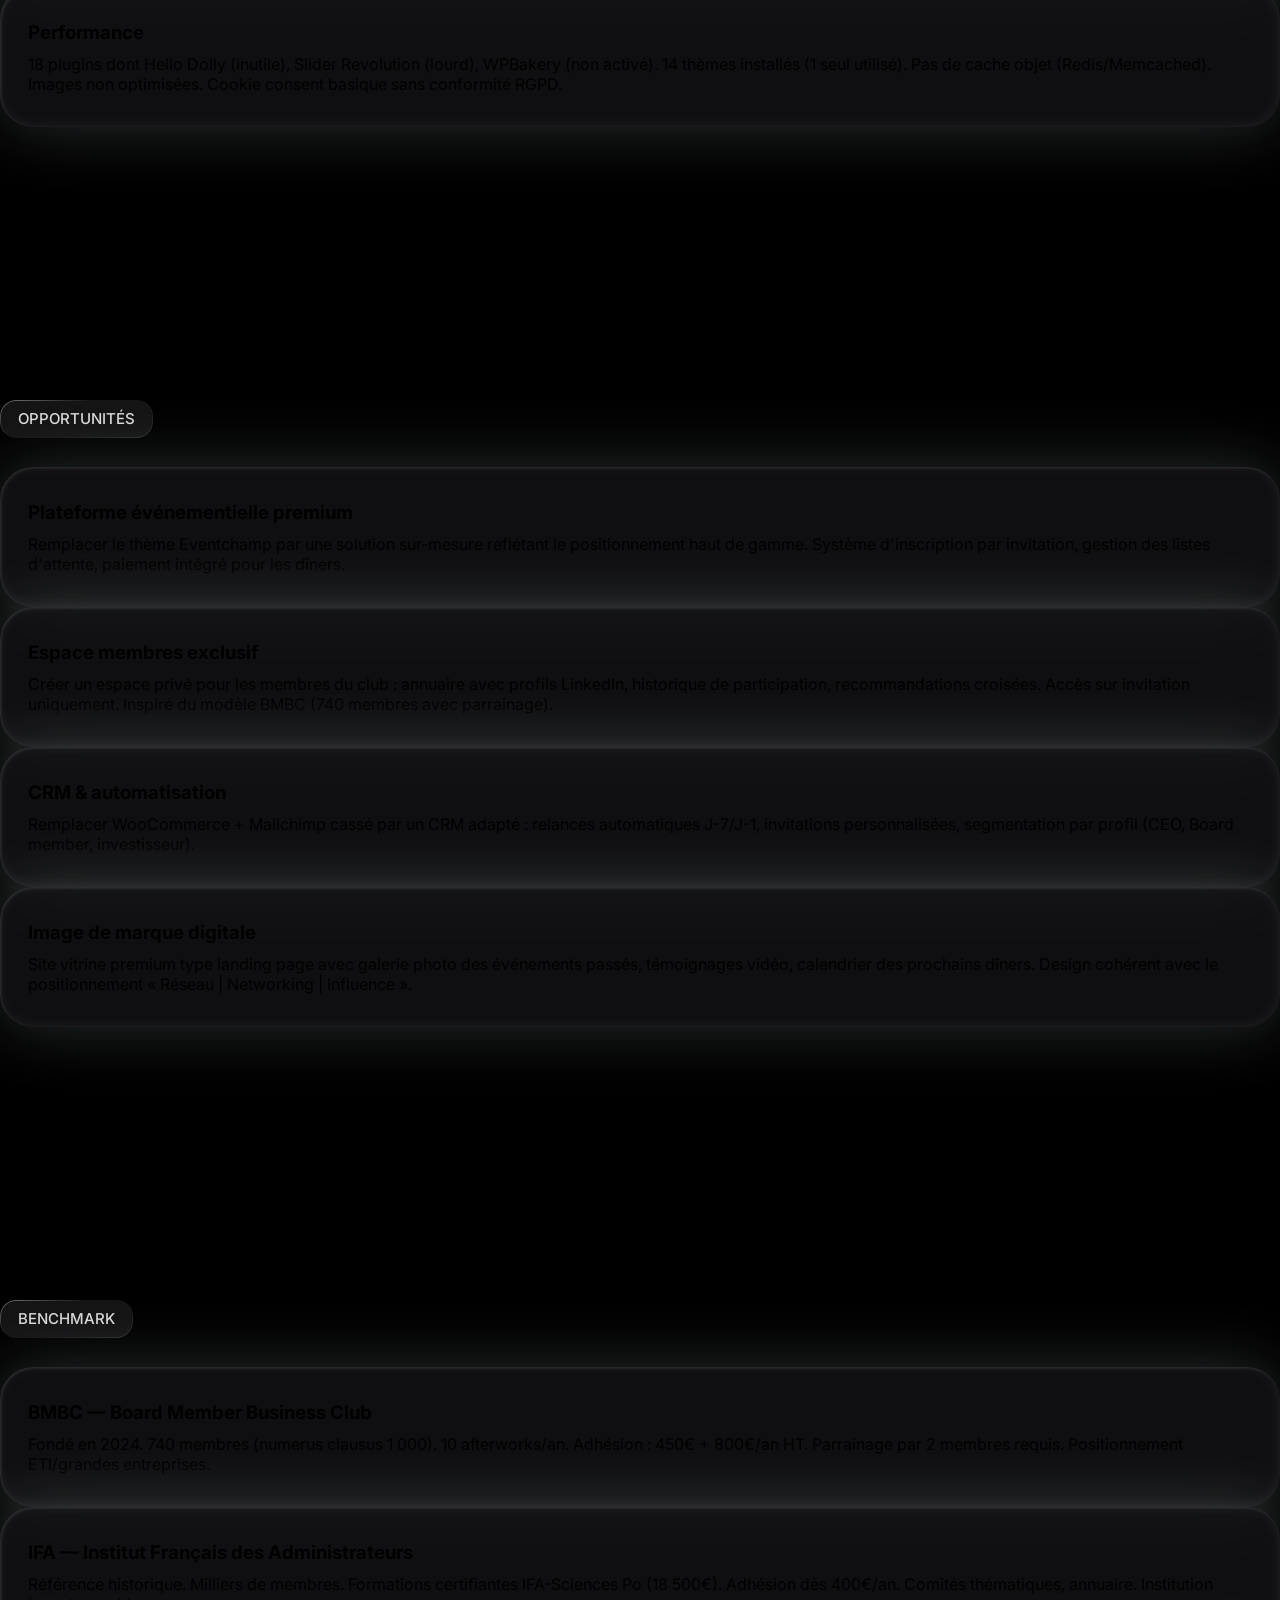
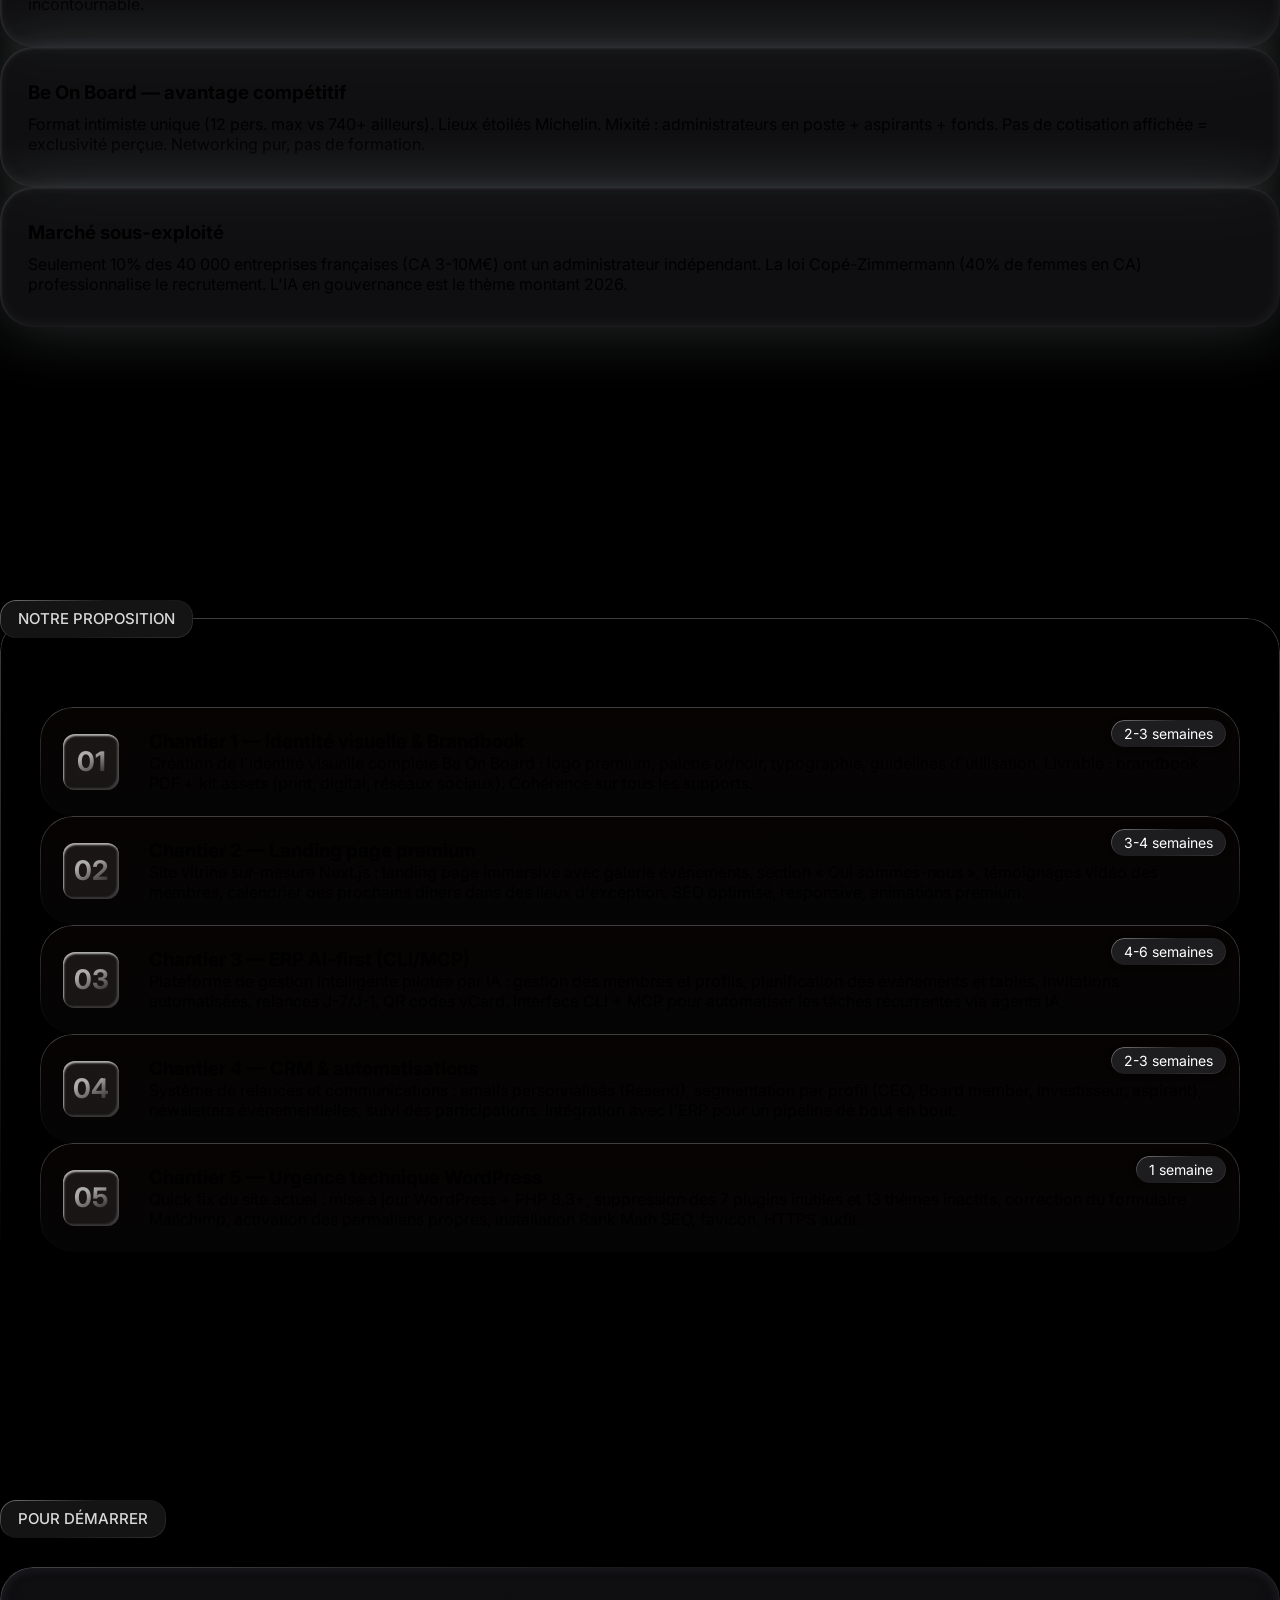
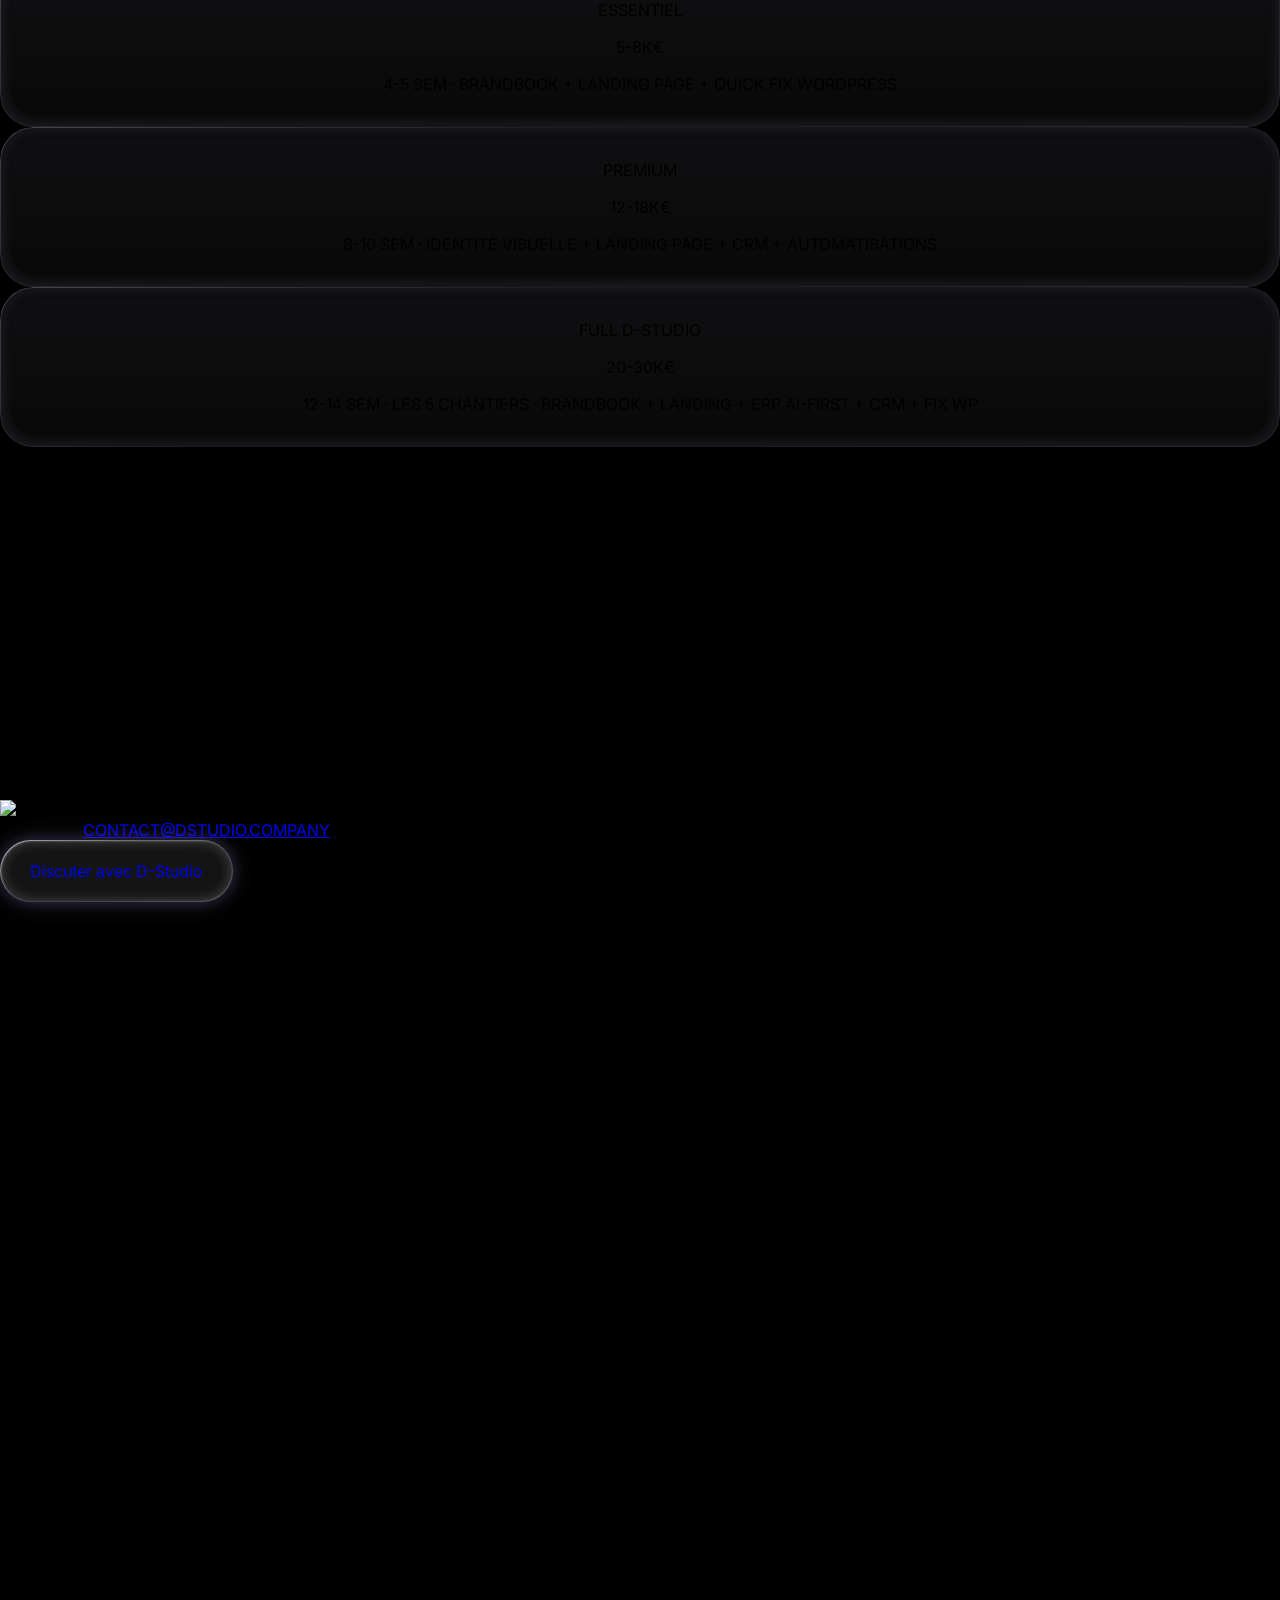
==== commit b87bec0f: "chore: regenerate audit decks [skip-regen]" ====
--- a/beonboard/index.html
+++ b/beonboard/index.html
@@ -5,316 +5,818 @@
 <meta name="viewport" content="width=device-width, initial-scale=1.0" />
 <title>D-Studio — Be On Board</title>
 <link rel="preconnect" href="https://fonts.googleapis.com" />
+<link rel="preconnect" href="https://fonts.gstatic.com" crossorigin />
 <link href="https://fonts.googleapis.com/css2?family=Inter:ital,opsz,wght@0,14..32,300;0,14..32,400;0,14..32,500;0,14..32,600;0,14..32,700;0,14..32,800;0,14..32,900&display=swap" rel="stylesheet" />
-
+<script src="https://cdn.tailwindcss.com"></script>
+<script>
+tailwind.config = {
+  theme: {
+    extend: {
+      colors: { 'card-12': '#141415', 'selct-dsr': '#e5e5e5' },
+      fontFamily: { 'inter': ['Inter', 'system-ui', '-apple-system', 'sans-serif'] }
+    }
+  }
+}
+</script>
 <style>
-*{margin:0;padding:0;box-sizing:border-box;}
-:root{--bg:#060608;--card:rgba(12,11,14,0.92);--border:rgba(255,255,255,0.07);--border-strong:rgba(255,255,255,0.14);--muted:rgba(255,255,255,0.35);--muted2:rgba(255,255,255,0.55);--r:16px;--accent:rgba(180,140,80,0.6);--ease-spring:cubic-bezier(0.22,1,0.36,1);--ease-out:cubic-bezier(0,0,0.2,1);--dur-base:200ms;--dur-moderate:300ms;--dur-slow:500ms;--shadow-glass:0 8px 32px rgba(0,0,0,0.2),inset 0 0 0 1px rgba(255,255,255,0.04),inset 0 1px 0 0 rgba(255,255,255,0.06);--shadow-glass-glow:0 0 40px rgba(180,140,255,0.08),0 8px 32px rgba(0,0,0,0.3);}
-html{background:var(--bg);color:#fff;font-family:'Inter',system-ui,sans-serif;overflow-x:hidden;-webkit-font-smoothing:antialiased;scroll-snap-type:y proximity;scroll-behavior:smooth;}
-body{background:var(--bg);}
-.scroll-progress{position:fixed;top:0;left:0;right:0;height:2px;z-index:10000;background:transparent;pointer-events:none;}
-.scroll-progress-fill{height:100%;width:0%;background:linear-gradient(90deg,rgba(255,255,255,0.05),var(--accent),rgba(255,255,255,0.15));transition:width 80ms linear;}
-.deck{max-width:1200px;margin:0 auto;width:100%;position:relative;z-index:1;}
-section{text-align:left;padding:80px 60px;min-height:80vh;display:flex;flex-direction:column;justify-content:center;position:relative;overflow:visible;scroll-snap-align:start;scroll-snap-stop:normal;}
-section:first-child{min-height:100dvh;}
-h1,h2,h3{color:#fff;text-transform:none;margin:0;}
-p,li{color:var(--muted2);margin:0;}
-#bg-canvas{position:fixed;top:0;left:0;width:100%;height:100%;pointer-events:none;z-index:0;opacity:0.3;}
-section:first-child::after{content:"";position:absolute;inset:0;z-index:-1;background:radial-gradient(ellipse 60% 50% at 30% 40%,rgba(120,80,200,0.06) 0%,transparent 70%);pointer-events:none;}
-@keyframes fadeUp{from{opacity:0;transform:translateY(28px);}to{opacity:1;transform:translateY(0);}}
-@keyframes glow{0%,100%{opacity:0.3;}50%{opacity:0.6;}}
-@keyframes scanline{0%{transform:translateY(-100%);}100%{transform:translateY(100vh);}}
-@keyframes borderPulse{0%,100%{border-color:rgba(255,255,255,0.06);}50%{border-color:rgba(255,255,255,0.16);}}
-@keyframes gradientRotate{from{--gradient-angle:0deg;}to{--gradient-angle:360deg;}}
-@property --gradient-angle{syntax:"<angle>";initial-value:90deg;inherits:false;}
-.anim{opacity:0;transform:translateY(28px);transition:opacity var(--dur-slow) var(--ease-spring),transform var(--dur-slow) var(--ease-spring);}
-.anim.visible{opacity:1;transform:translateY(0);}
-.d1{transition-delay:0.08s;}.d2{transition-delay:0.16s;}.d3{transition-delay:0.24s;}.d4{transition-delay:0.32s;}.d5{transition-delay:0.4s;}.d6{transition-delay:0.48s;}
-.card{position:relative;background:var(--card);border-radius:var(--r);border:1px solid var(--border);padding:18px 20px;animation:borderPulse 5s ease infinite;box-shadow:var(--shadow-glass);transition:border-color var(--dur-base) var(--ease-out),transform var(--dur-base) var(--ease-out);}
-.card:hover{border-color:rgba(255,255,255,0.14);transform:translateY(-1px);}
-.card::before{content:"";position:absolute;inset:0;border-radius:inherit;padding:0.5px;background:linear-gradient(165deg,rgba(255,255,255,0.12) 0%,rgba(255,255,255,0) 45%,rgba(255,255,255,0.08) 80%,rgba(255,255,255,0) 100%);opacity:0.5;-webkit-mask:linear-gradient(#000 0 0) content-box,linear-gradient(#000 0 0);-webkit-mask-composite:xor;mask:linear-gradient(#000 0 0) content-box,linear-gradient(#000 0 0);mask-composite:exclude;pointer-events:none;transition:opacity var(--dur-moderate) var(--ease-out);}
-.card:hover::before{opacity:0.8;}
-.orb{position:absolute;border-radius:50%;filter:blur(80px);pointer-events:none;z-index:0;animation:glow 6s ease-in-out infinite;}
-.orb-1{width:400px;height:400px;background:rgba(255,255,255,0.02);top:-100px;right:-100px;}
-.orb-2{width:300px;height:300px;background:rgba(255,255,255,0.012);bottom:-50px;left:-80px;animation-delay:2.5s;}
-.label{font-size:11px;font-weight:600;letter-spacing:.1em;text-transform:uppercase;color:rgba(255,255,255,0.28);}
-.title-xl{font-size:clamp(32px,5.5vw,72px);font-weight:800;line-height:1.02;letter-spacing:-0.035em;color:#fff;}
-.title-lg{font-size:clamp(24px,3.8vw,50px);font-weight:700;line-height:1.1;letter-spacing:-0.028em;color:#fff;}
-.body-md{font-size:clamp(13px,1.4vw,17px);line-height:1.65;color:var(--muted2);}
-.stat-big{font-size:clamp(28px,4vw,56px);font-weight:800;letter-spacing:-0.03em;color:#fff;line-height:1;}
-.stat-label{font-size:11px;color:rgba(255,255,255,0.3);margin-top:6px;}
-.pill{display:inline-flex;align-items:center;gap:6px;padding:4px 12px;border-radius:9999px;border:1px solid rgba(255,255,255,0.12);color:rgba(255,255,255,0.5);font-size:11px;font-weight:500;letter-spacing:.04em;text-transform:uppercase;backdrop-filter:blur(12px);background:rgba(255,255,255,0.03);}
-.tag-w{display:inline-block;padding:3px 12px;border-radius:9999px;background:rgba(255,255,255,0.06);border:1px solid rgba(255,255,255,0.1);color:rgba(255,255,255,0.6);font-size:11px;font-weight:600;}
-.tag-g{display:inline-block;padding:3px 12px;border-radius:9999px;background:rgba(74,222,128,0.08);border:1px solid rgba(74,222,128,0.18);color:rgba(74,222,128,0.85);font-size:11px;font-weight:600;}
-.tag-r{display:inline-block;padding:3px 12px;border-radius:9999px;background:rgba(248,113,113,0.08);border:1px solid rgba(248,113,113,0.18);color:rgba(248,113,113,0.85);font-size:11px;font-weight:600;}
-.chev{color:rgba(255,255,255,0.15);margin:0 6px;}
-.divider{width:120px;height:1px;background:linear-gradient(90deg,transparent,rgba(255,255,255,0.18),transparent);margin:20px 0;}
-.grid-2{display:grid;grid-template-columns:1fr 1fr;gap:14px;}
-.grid-3{display:grid;grid-template-columns:1fr 1fr 1fr;gap:12px;}
-.grid-4{display:grid;grid-template-columns:1fr 1fr 1fr 1fr;gap:10px;}
-.col{display:flex;flex-direction:column;gap:8px;}
-.row{display:flex;gap:10px;align-items:flex-start;}
-.flex-c{display:flex;align-items:center;gap:8px;}
-.card-title{font-size:13px;font-weight:600;color:#fff;margin-bottom:6px;}
-.card-body{font-size:12px;line-height:1.6;color:rgba(255,255,255,0.42);}
-.list-item{display:flex;gap:10px;align-items:flex-start;padding:12px 16px;border-radius:12px;background:rgba(255,255,255,0.025);border:1px solid rgba(255,255,255,0.05);transition:all var(--dur-base) var(--ease-out);}
-.list-item:hover{background:rgba(255,255,255,0.05);border-color:rgba(255,255,255,0.1);}
-.dot{width:6px;height:6px;border-radius:50%;background:rgba(255,255,255,0.25);margin-top:6px;flex-shrink:0;}
-.dot-g{background:rgba(74,222,128,0.6);}
-.dot-r{background:rgba(248,113,113,0.6);}
-.num{font-size:11px;font-weight:700;color:rgba(255,255,255,0.18);min-width:20px;}
-.progress-bar{height:3px;border-radius:9999px;background:rgba(255,255,255,0.06);margin-top:10px;overflow:hidden;}
-.progress-fill{height:100%;border-radius:9999px;background:var(--accent);transform:scaleX(0);transform-origin:left;transition:transform 1.2s var(--ease-spring);}
-.visible .progress-fill{transform:scaleX(1);}
-.scanline{position:absolute;top:0;left:0;right:0;height:2px;background:linear-gradient(90deg,transparent,rgba(255,255,255,0.03),transparent);animation:scanline 8s linear infinite;pointer-events:none;}
-.hero-img{flex-shrink:0;width:340px;height:380px;border-radius:20px;overflow:hidden;position:relative;}
-.hero-img img{width:100%;height:100%;object-fit:cover;filter:brightness(0.7) saturate(0.8);transition:filter var(--dur-slow) var(--ease-out);}
-.hero-img::after{content:"";position:absolute;inset:0;border-radius:inherit;box-shadow:inset 0 0 60px rgba(0,0,0,0.6);pointer-events:none;}
-.hero-section:hover .hero-img img{filter:brightness(0.85) saturate(1);}
-.nav-dots{position:fixed;right:20px;top:50%;transform:translateY(-50%);display:flex;flex-direction:column;gap:8px;z-index:9998;}
-.nav-dot{width:6px;height:6px;border-radius:50%;background:rgba(255,255,255,0.12);transition:all var(--dur-moderate) var(--ease-spring);}
-.nav-dot.active{background:rgba(255,255,255,0.6);height:20px;border-radius:3px;}
-.dstudio-cta-btn{display:inline-flex;align-items:center;gap:8px;padding:19px 28px;border-radius:40px;background:rgba(32,32,32,0.2);border:0.4px solid transparent;color:rgba(229,229,229,1);font-size:15px;font-weight:600;text-decoration:none;box-shadow:inset -1px -1px 2px rgba(255,255,255,0.1),inset 1px 1px 2px rgba(255,255,255,0.38),inset 0 0 14px rgba(255,255,255,0.25),0 0 24px rgba(231,221,217,0.2);transition:all var(--dur-moderate) var(--ease-out);background-image:linear-gradient(156.52deg,rgba(255,255,255,0.15) 0%,rgba(255,255,255,0.02) 40%,rgba(255,255,255,0.08) 100%);}
-.dstudio-cta-btn:hover{color:#fff;transform:scale(1.02);box-shadow:inset -1px -1px 2px rgba(255,255,255,0.15),inset 1px 1px 2px rgba(255,255,255,0.45),inset 0 0 18px rgba(255,255,255,0.3),0 0 32px rgba(231,221,217,0.3);}
-.dstudio-cta-btn:active{transform:scale(0.98);}
-.dstudio-cta-btn{position:relative;overflow:hidden;}
-.dstudio-cta-btn::after{content:"";position:absolute;inset:0;background:linear-gradient(105deg,transparent 40%,rgba(255,255,255,0.1) 50%,transparent 60%);transform:translateX(-100%);transition:transform 0.7s ease;}
-.dstudio-cta-btn:hover::after{transform:translateX(100%);}
-section+section{border-top:1px solid rgba(255,255,255,0.04);}
-@media(max-width:768px){
-  html{scroll-snap-type:none;}
-  section{padding:64px 20px!important;min-height:auto!important;justify-content:flex-start!important;}
-  .grid-2{grid-template-columns:1fr 1fr!important;}
-  .grid-3,.grid-4{grid-template-columns:1fr 1fr!important;}
-  .title-xl{font-size:28px!important;}
-  .title-lg{font-size:22px!important;}
-  .stat-big{font-size:24px!important;}
-  .card{padding:14px 16px!important;border-radius:12px!important;}
-  .orb{display:none;}
-  .hero-img{display:none;}
-  .hero-section>div>div:first-child{max-width:100%!important;}
-  .nav-dots{display:none;}
-}
-@media(max-width:480px){
-  section{padding:56px 16px!important;}
-  .grid-2,.grid-3,.grid-4{grid-template-columns:1fr!important;}
-}
-@media print{
-  #bg-canvas,.orb,.scanline,a[href="../"]{display:none!important;}
-  section{page-break-after:always;}
-  *{print-color-adjust:exact;-webkit-print-color-adjust:exact;}
-}
+/* ═══ DESIGN TOKENS (Figma DS) ═══ */
+:root {
+  --bg-primary: #000000;
+  --bg-card: #141415;
+  --bg-card-glass: rgba(24,24,26,0.58);
+  --bg-card-muted: rgba(28,28,30,0.43);
+  --bg-elevated: #202020;
+  --text-primary: #FFFFFF;
+  --text-heading: #EFEFEF;
+  --text-heading-alt: #E6E6F1;
+  --text-secondary: #C7C7CC;
+  --text-muted: #A3A3AE;
+  --text-nav: #E5E5E5;
+  --border-primary: rgba(255,255,255,0.4);
+  --border-subtle: rgba(54,54,54,0.8);
+  --border-muted: rgba(54,52,59,0.2);
+  --border-card-accent: rgba(255,255,255,0.24);
+  --radius-pill: 40px;
+  --radius-card: 33px;
+  --radius-inner: 21px;
+  --radius-badge: 16px;
+  --radius-tag: 14px;
+}
+
+* { margin: 0; padding: 0; box-sizing: border-box; }
+
+/* ═══ GRADIENT BORDER UTILITIES ═══ */
+.gb-pill { position: relative; border: none; }
+.gb-pill::before {
+  content: ''; position: absolute; inset: 0; border-radius: inherit; padding: 1px;
+  background: linear-gradient(157deg, rgba(255,255,255,0.40) 2.12%, rgba(255,255,255,0) 39%, rgba(255,255,255,0) 54.33%, rgba(255,255,255,0.10) 93.02%);
+  -webkit-mask: linear-gradient(#fff 0 0) content-box, linear-gradient(#fff 0 0);
+  -webkit-mask-composite: xor; mask: linear-gradient(#fff 0 0) content-box, linear-gradient(#fff 0 0);
+  mask-composite: exclude; pointer-events: none;
+}
+.gb-card { position: relative; border: none; }
+.gb-card::before {
+  content: ''; position: absolute; inset: 0; border-radius: inherit; padding: 1px;
+  background: linear-gradient(159deg, rgba(255,255,255,0.05) 1.69%, rgba(255,255,255,0.50) 37.46%, rgba(255,255,255,0.01) 88.2%);
+  -webkit-mask: linear-gradient(#fff 0 0) content-box, linear-gradient(#fff 0 0);
+  -webkit-mask-composite: xor; mask: linear-gradient(#fff 0 0) content-box, linear-gradient(#fff 0 0);
+  mask-composite: exclude; pointer-events: none;
+}
+.gb-accent { position: relative; border: none; }
+.gb-accent::before {
+  content: ''; position: absolute; inset: 0; border-radius: inherit; padding: 1px;
+  background: linear-gradient(152deg, rgba(255,255,255,0.65) 32.68%, rgba(255,255,255,0) 98.12%);
+  -webkit-mask: linear-gradient(#fff 0 0) content-box, linear-gradient(#fff 0 0);
+  -webkit-mask-composite: xor; mask: linear-gradient(#fff 0 0) content-box, linear-gradient(#fff 0 0);
+  mask-composite: exclude; pointer-events: none;
+}
+
+/* ═══ BASE ═══ */
+html {
+  background: var(--bg-primary);
+  font-family: 'Inter', system-ui, -apple-system, sans-serif;
+  -webkit-font-smoothing: antialiased;
+  scroll-behavior: smooth;
+}
+body {
+  overflow-x: hidden;
+  scroll-snap-type: y proximity;
+  height: 100vh;
+  overflow-y: auto;
+}
+.slide {
+  scroll-snap-align: start;
+  min-height: 100vh;
+  height: 100vh;
+  position: relative;
+  overflow: hidden;
+}
+.slide-content { position: relative; z-index: 10; }
+
+/* ═══ PROGRESS BAR ═══ */
+#progress-bar {
+  position: fixed; top: 0; left: 0; height: 2px;
+  background: linear-gradient(90deg, rgba(255,255,255,0.6), rgba(255,255,255,0.2));
+  z-index: 100; transition: width 0.3s ease;
+}
+
+/* ═══ NAV DOTS ═══ */
+.nav-dots {
+  position: fixed; right: 24px; top: 50%; transform: translateY(-50%);
+  display: flex; flex-direction: column; gap: 12px; z-index: 90;
+}
+.nav-dot {
+  width: 8px; height: 8px; border-radius: 50%;
+  background: rgba(255,255,255,0.2); cursor: pointer; transition: all 0.3s ease;
+}
+.nav-dot.active { background: rgba(255,255,255,0.8); transform: scale(1.4); }
+
+/* ═══ BADGE ═══ */
+.badge {
+  background: #141415; border: none; border-radius: var(--radius-badge);
+  padding: 9px 18px; font-size: 15px; color: rgba(255,255,255,0.84);
+  text-transform: uppercase; font-weight: 500; white-space: nowrap;
+  line-height: 20px; display: inline-flex; align-items: center;
+  justify-content: center; position: relative;
+}
+.badge::before {
+  content: ''; position: absolute; inset: 0; border-radius: var(--radius-badge); padding: 1px;
+  background: linear-gradient(157deg, rgba(255,255,255,0.40) 2.12%, rgba(255,255,255,0) 39%, rgba(255,255,255,0) 54.33%, rgba(255,255,255,0.10) 93.02%);
+  -webkit-mask: linear-gradient(#fff 0 0) content-box, linear-gradient(#fff 0 0);
+  -webkit-mask-composite: xor; mask: linear-gradient(#fff 0 0) content-box, linear-gradient(#fff 0 0);
+  mask-composite: exclude; pointer-events: none;
+}
+
+/* ═══ TAB PILL ═══ */
+.tab-pill {
+  background: #141415; border: none; border-radius: 40px;
+  padding: 9px 18px; display: inline-flex; align-items: center;
+  justify-content: center; position: relative;
+}
+.tab-pill::before {
+  content: ''; position: absolute; inset: 0; border-radius: 40px; padding: 1px;
+  background: linear-gradient(157deg, rgba(255,255,255,0.40) 2.12%, rgba(255,255,255,0) 39%, rgba(255,255,255,0) 54.33%, rgba(255,255,255,0.10) 93.02%);
+  -webkit-mask: linear-gradient(#fff 0 0) content-box, linear-gradient(#fff 0 0);
+  -webkit-mask-composite: xor; mask: linear-gradient(#fff 0 0) content-box, linear-gradient(#fff 0 0);
+  mask-composite: exclude; pointer-events: none;
+}
+.tab-pill span { font-weight: 500; font-size: 15px; line-height: 20px; color: #e5e5e5; white-space: nowrap; }
+
+/* ═══ STAT CARD (double-frame) ═══ */
+.stat-card-outer {
+  border: none; border-radius: var(--radius-card); padding: 12px;
+  position: relative; overflow: hidden;
+  background: var(--bg-card-glass); backdrop-filter: blur(4.5px); -webkit-backdrop-filter: blur(4.5px);
+}
+.stat-card-outer::before {
+  content: ''; position: absolute; inset: 0; border-radius: var(--radius-card); padding: 1px;
+  background: linear-gradient(157deg, rgba(255,255,255,0.20) 2.12%, rgba(255,255,255,0) 39%, rgba(255,255,255,0) 54.33%, rgba(255,255,255,0.08) 93.02%);
+  -webkit-mask: linear-gradient(#fff 0 0) content-box, linear-gradient(#fff 0 0);
+  -webkit-mask-composite: xor; mask: linear-gradient(#fff 0 0) content-box, linear-gradient(#fff 0 0);
+  mask-composite: exclude; pointer-events: none;
+}
+.stat-card-outer::after {
+  content: ''; position: absolute; inset: 0; border-radius: var(--radius-card);
+  box-shadow: inset 0 0 14px 0 rgba(111,111,129,0.25); pointer-events: none;
+}
+.stat-card-inner {
+  position: relative;
+  background: linear-gradient(to top, rgba(6,6,6,0.6) 0%, rgba(17,17,19,0.3) 83.56%, rgba(27,27,30,0.2) 110%);
+  border: none; border-radius: var(--radius-inner); padding: 21px 25px;
+  text-align: center; text-transform: uppercase;
+  display: flex; flex-direction: column; gap: 17px; align-items: center;
+  height: 100%; justify-content: center;
+}
+.stat-card-outer.pricing .stat-card-inner { padding: 21px 65px; }
+
+/* ═══ OPPORTUNITY CARD ═══ */
+.opp-card {
+  border-radius: var(--radius-card); padding: 28px; position: relative;
+  display: flex; flex-direction: column; gap: 10px; align-items: center;
+  box-shadow: 0 0 44px 0 rgba(76,131,83,0.03), 0 0 64px 0 rgba(217,228,231,0.2);
+}
+.opp-card::before {
+  content: ''; position: absolute; inset: 0;
+  background: var(--bg-card-muted); border-radius: var(--radius-card); pointer-events: none;
+}
+.opp-card::after {
+  content: ''; position: absolute; inset: 0; border-radius: inherit;
+  box-shadow: inset -1px -1px 14px 0 rgba(255,255,255,0.07), inset 1px 1px 3px 0 rgba(255,255,255,0.12);
+  pointer-events: none;
+}
+.opp-card > * { position: relative; }
+
+/* ═══ BENCH CARD ═══ */
+.bench-card {
+  border-radius: var(--radius-card); padding: 28px; position: relative;
+  display: flex; flex-direction: column; gap: 10px; min-height: 140px; justify-content: center;
+  box-shadow: 0 0 44px 0 rgba(76,131,83,0.03), 0 0 64px 0 rgba(217,228,231,0.2);
+}
+.bench-card::before {
+  content: ''; position: absolute; inset: 0;
+  background: rgba(21,21,23,0.74); border-radius: var(--radius-card); pointer-events: none;
+}
+.bench-card::after {
+  content: ''; position: absolute; inset: 0; border-radius: inherit;
+  box-shadow: inset -1px -1px 14px 0 rgba(255,255,255,0.07), inset 1px 1px 3px 0 rgba(255,255,255,0.12);
+  pointer-events: none;
+}
+.bench-card > * { position: relative; }
+
+/* ═══ GAP COLUMNS ═══ */
+.gap-card-green, .gap-card-red {
+  border: none; border-radius: var(--radius-card); position: relative; overflow: hidden;
+}
+.gap-card-green {
+  background: linear-gradient(180deg, rgba(27,37,29,0.2) 0%, rgba(103,139,111,0) 100%),
+              linear-gradient(180deg, rgba(0,0,0,0.04) 0%, rgba(0,0,0,0) 100%);
+}
+.gap-card-red {
+  background: linear-gradient(180deg, rgba(37,27,27,0.2) 0%, rgba(0,0,0,0) 100%),
+              linear-gradient(180deg, rgba(0,0,0,0.04) 0%, rgba(0,0,0,0) 100%);
+}
+.gap-card-green::before, .gap-card-red::before {
+  content: ''; position: absolute; inset: 0; border-radius: var(--radius-card); padding: 1px;
+  background: linear-gradient(180deg, rgba(255,255,255,0.24) 0%, rgba(255,255,255,0) 100%);
+  -webkit-mask: linear-gradient(#fff 0 0) content-box, linear-gradient(#fff 0 0);
+  -webkit-mask-composite: xor; mask: linear-gradient(#fff 0 0) content-box, linear-gradient(#fff 0 0);
+  mask-composite: exclude; pointer-events: none; z-index: 1;
+}
+.gap-badge {
+  background: #141415; border: none; border-radius: 40px; padding: 9px 18px;
+  position: relative; display: inline-flex; align-items: center; justify-content: center;
+  font-weight: 500; font-size: 15px; line-height: 20px;
+}
+.gap-badge::before {
+  content: ''; position: absolute; inset: 0; border-radius: 40px; padding: 1px;
+  background: linear-gradient(157deg, rgba(255,255,255,0.40) 2.12%, rgba(255,255,255,0) 39%, rgba(255,255,255,0) 54.33%, rgba(255,255,255,0.10) 93.02%);
+  -webkit-mask: linear-gradient(#fff 0 0) content-box, linear-gradient(#fff 0 0);
+  -webkit-mask-composite: xor; mask: linear-gradient(#fff 0 0) content-box, linear-gradient(#fff 0 0);
+  mask-composite: exclude; pointer-events: none;
+}
+.gap-badge span { position: relative; z-index: 1; }
+.gap-item {
+  border: none; border-radius: var(--radius-tag); padding: 14px 16px;
+  position: relative; text-align: center;
+  box-shadow: 0 0 84px 0 rgba(227,221,186,0.1);
+}
+.gap-item::before {
+  content: ''; position: absolute; inset: 0;
+  background: rgba(28,28,30,0.53); mix-blend-mode: plus-lighter;
+  border-radius: inherit; pointer-events: none;
+}
+
+/* ═══ PROPOSITION ═══ */
+.prop-container {
+  background: linear-gradient(180deg, #000000 0%, rgba(0,0,0,0.81) 53.39%, transparent 100%);
+  border-radius: var(--radius-card); border: none; overflow: hidden; position: relative;
+}
+.prop-container::before {
+  content: ''; position: absolute; inset: 0; border-radius: var(--radius-card); padding: 1px;
+  background: linear-gradient(180deg, rgba(255,255,255,0.24) 0%, rgba(255,255,255,0) 100%);
+  -webkit-mask: linear-gradient(#fff 0 0) content-box, linear-gradient(#fff 0 0);
+  -webkit-mask-composite: xor; mask: linear-gradient(#fff 0 0) content-box, linear-gradient(#fff 0 0);
+  mask-composite: exclude; pointer-events: none; z-index: 1;
+}
+.prop-item {
+  border-radius: var(--radius-card); padding: 23px; border: none;
+  background: linear-gradient(180deg, rgba(65,36,28,0.09) 11.28%, rgba(13,12,14,0.4) 128.43%);
+  display: flex; align-items: center; gap: 30px; position: relative;
+}
+.prop-item::before {
+  content: ''; position: absolute; inset: 0; border-radius: inherit; padding: 1px;
+  background: linear-gradient(180deg, rgba(255,255,255,0.24) 0%, rgba(255,255,255,0) 100%);
+  -webkit-mask: linear-gradient(#fff 0 0) content-box, linear-gradient(#fff 0 0);
+  -webkit-mask-composite: xor; mask: linear-gradient(#fff 0 0) content-box, linear-gradient(#fff 0 0);
+  mask-composite: exclude; pointer-events: none;
+}
+.prop-icon {
+  flex-shrink: 0; width: 56px; height: 56px;
+  display: flex; align-items: center; justify-content: center;
+  border-radius: 12px; background: rgba(86,79,77,0.24);
+  box-shadow: inset 1px 2px 2px rgba(255,255,255,0.67), inset 0 -3px 2px rgba(0,0,0,0.23), inset -2px -2px 2px rgba(229,229,229,0.25);
+  overflow: hidden;
+}
+.number-gradient {
+  background-image: linear-gradient(155.68deg, rgba(255,255,255,0.65) 32.68%, rgba(255,255,255,0) 98.12%);
+  -webkit-background-clip: text; background-clip: text; color: transparent;
+  font-size: 27px; font-weight: 700; line-height: normal;
+}
+.duration-badge {
+  position: absolute; top: 13px; right: 14px;
+  background: rgba(60,60,67,0.44); border: none; border-radius: var(--radius-tag);
+  padding: 5px 13px; font-size: 14px; color: #fff; font-weight: 400;
+  box-shadow: 0 1px 6px 0 rgba(0,0,0,0.25);
+}
+.duration-badge::before {
+  content: ''; position: absolute; inset: 0; border-radius: inherit; padding: 1px;
+  background: linear-gradient(157deg, rgba(255,255,255,0.40) 2.12%, rgba(255,255,255,0) 39%, rgba(255,255,255,0) 54.33%, rgba(255,255,255,0.10) 93.02%);
+  -webkit-mask: linear-gradient(#fff 0 0) content-box, linear-gradient(#fff 0 0);
+  -webkit-mask-composite: xor; mask: linear-gradient(#fff 0 0) content-box, linear-gradient(#fff 0 0);
+  mask-composite: exclude; pointer-events: none;
+}
+
+/* ═══ CTA BUTTON ═══ */
+.cta-button {
+  border-radius: var(--radius-pill); padding: 21px 30px; border: none;
+  background: #141415; cursor: pointer;
+  box-shadow: 0 0 15px 0 rgba(32,16,98,0.35), 0 0 14px 0 rgba(203,186,227,0.1), 0 0 24px 0 rgba(223,217,231,0.2);
+  transition: transform 0.3s ease, box-shadow 0.3s ease;
+  position: relative; display: inline-flex; align-items: center; justify-content: center;
+  text-decoration: none;
+}
+.cta-button::after {
+  content: ''; position: absolute; inset: 0; border-radius: inherit;
+  box-shadow: inset -1px -1px 2px 0 rgba(255,255,255,0.1), inset 1px 1px 2px 0 rgba(255,255,255,0.38), inset 0 0 14px 0 rgba(255,255,255,0.25);
+  pointer-events: none;
+}
+.cta-button:hover {
+  transform: scale(1.03);
+  box-shadow: 0 0 20px 0 rgba(32,16,98,0.45), 0 0 18px 0 rgba(203,186,227,0.15), 0 0 32px 0 rgba(223,217,231,0.3);
+}
+
+/* ═══ FADE-UP ANIMATION ═══ */
+.fade-up {
+  opacity: 0; transform: translateY(40px);
+  transition: opacity 0.8s cubic-bezier(0.22,1,0.36,1), transform 0.8s cubic-bezier(0.22,1,0.36,1);
+}
+.fade-up.visible { opacity: 1; transform: translateY(0); }
+
+/* ═══ PARTICLES ═══ */
+#particles {
+  position: fixed; top: 0; left: 0; width: 100%; height: 100%;
+  pointer-events: none; z-index: 1; opacity: 0.3;
+}
+
+/* ═══ RESPONSIVE ═══ */
+@media (max-width: 768px) {
+  .slide { min-height: 100vh; height: auto; scroll-snap-align: start; padding: 40px 0; }
+  body { scroll-snap-type: none; }
+  .nav-dots { display: none; }
+  .badge, .tab-pill, .gap-badge { font-size: 13px; padding: 7px 14px; }
+  .gap-item { padding: 10px 12px; font-size: 13px; }
+  .stat-card-outer { border-radius: 24px; padding: 8px; }
+  .stat-card-outer::before, .stat-card-outer::after { border-radius: 24px; }
+  .stat-card-inner { padding: 16px 12px; gap: 10px; border-radius: 18px; }
+  .stat-card-inner .text-\[38px\] { font-size: 26px !important; }
+  .stat-card-inner .text-\[16px\] { font-size: 11px !important; }
+  .prop-item { flex-direction: column; gap: 16px; text-align: center; }
+  .prop-icon { align-self: center; }
+  .duration-badge { position: static; align-self: center; margin-top: 8px; }
+  .benchmark-image { display: none !important; }
+  .benchmark-text { width: 100% !important; }
+  .benchmark-text .flex.flex-col { width: 100% !important; }
+  .bench-card { height: auto !important; }
+  .bench-card h3 { font-size: 18px !important; }
+  .bench-card p { font-size: 14px !important; }
+  .gap-card-green, .gap-card-red { border-radius: 20px; }
+  .gap-card-green::before, .gap-card-red::before { border-radius: 20px; }
+  .opp-card { padding: 20px; border-radius: 20px; }
+  .opp-card h3 { font-size: 17px !important; }
+  .opp-card p { font-size: 14px !important; }
+  .stat-card-outer.pricing .stat-card-inner { padding: 16px 20px; }
+}
+
 </style>
 </head>
 <body>
 
-<div class="scroll-progress"><div class="scroll-progress-fill"></div></div>
-<canvas id="bg-canvas"></canvas>
-<div class="nav-dots" id="nav-dots"></div>
-<a href="../" style="position:fixed;top:14px;left:14px;z-index:9999;display:inline-flex;align-items:center;gap:6px;padding:6px 14px;border-radius:100px;background:rgba(11,10,12,0.55);backdrop-filter:blur(16px) saturate(150%) brightness(1.1);border:1px solid rgba(255,255,255,0.12);color:rgba(255,255,255,0.55);font-size:11px;font-weight:600;text-decoration:none;letter-spacing:.04em;transition:all 0.2s;">&#8592; Accueil</a>
-<div class="deck">
-
-<!-- Slide 1 · hero -->
-<section class="hero-section">
-  <div class="orb orb-1" style="opacity:0.4;"></div>
-  <div class="orb orb-2"></div>
-  <div class="scanline"></div>
-  <div style="display:flex;align-items:center;gap:48px;position:relative;z-index:1;width:100%;">
-    <div style="display:flex;flex-direction:column;gap:24px;max-width:600px;flex:1;min-width:0;">
-      <div class="flex-c anim">
-        <span style="height:20px;display:inline-flex;align-items:center;"><svg height="20" viewBox="0 0 103 33" fill="none" xmlns="http://www.w3.org/2000/svg"><path d="M37.399 19.3917C37.8443 19.7141 38.3853 19.8752 38.9335 19.8439C39.3716 19.8656 39.8073 19.7598 40.1903 19.5433C40.4991 19.358 40.681 19.0213 40.6666 18.6605C40.6762 18.4344 40.5781 18.2155 40.4009 18.076C40.1544 17.9004 39.8743 17.7777 39.5798 17.7103C39.204 17.6117 38.6008 17.4698 37.7533 17.2942C37.0519 17.1547 36.3649 16.943 35.7066 16.664C35.1752 16.4306 34.7203 16.0482 34.3996 15.5623C34.0429 14.973 33.8705 14.2898 33.904 13.6019C33.8968 12.8899 34.1171 12.1923 34.5312 11.615C34.9741 11.004 35.5701 10.5229 36.262 10.2198C37.0376 9.87586 37.8778 9.70267 38.7252 9.7147C39.5894 9.70267 40.4464 9.87827 41.2364 10.2319C41.9402 10.5398 42.5506 11.0329 43.0006 11.6583C43.4244 12.25 43.6518 12.962 43.647 13.6885H40.4847C40.4656 13.2819 40.2788 12.8995 39.9748 12.6349C39.6205 12.351 39.1729 12.2091 38.7181 12.2356C38.3255 12.2187 37.9353 12.3174 37.5977 12.5218C37.3153 12.6998 37.1477 13.0198 37.1645 13.3565C37.1525 13.5778 37.2458 13.7919 37.4158 13.9338C37.6576 14.1022 37.9305 14.2225 38.2201 14.2898C38.5864 14.3884 39.1801 14.5255 40.0036 14.6891C40.7169 14.819 41.4135 15.0211 42.0862 15.2929C42.6224 15.5142 43.0844 15.8846 43.4196 16.3585C43.7786 16.9214 43.9558 17.5828 43.9223 18.2516C43.9295 18.9996 43.6996 19.7333 43.2688 20.3443C42.8091 20.9913 42.1843 21.5013 41.459 21.8164C40.6451 22.182 39.7642 22.3624 38.8737 22.3504C37.9496 22.3648 37.0352 22.1772 36.1902 21.7996C35.4409 21.47 34.7921 20.948 34.3062 20.2865C33.8538 19.6659 33.612 18.913 33.6168 18.1409L36.779 18.2107C36.803 18.6749 37.028 19.1079 37.3967 19.3917" fill="white"/><path d="M54.005 9.82068V12.5893H50.668V22.2423H47.4195V12.5893H44.0825V9.82068H54.005Z" fill="white"/><path d="M58.4937 17.0225C58.4458 17.6984 58.6134 18.3743 58.9701 18.9492C59.8271 19.8104 61.2179 19.8128 62.0749 18.9492C62.4316 18.3743 62.5992 17.6984 62.5513 17.0225V9.81824H65.795V16.8469C65.8955 18.3334 65.4095 19.7983 64.4448 20.9265C62.1635 22.8196 58.8672 22.8196 56.5882 20.9265C55.6235 19.7959 55.1376 18.331 55.2381 16.8469V9.81824H58.4865L58.4913 17.0225H58.4937Z" fill="white"/><path d="M72.311 9.81832C73.4505 9.79427 74.5756 10.0709 75.5762 10.6169C76.505 11.1293 77.2687 11.8966 77.7833 12.8251C78.8318 14.8312 78.8318 17.2246 77.7833 19.2283C77.2687 20.1592 76.505 20.9242 75.5762 21.4365C74.5756 21.9826 73.4505 22.2592 72.311 22.2351H67.6646V9.81592H72.311V9.81832ZM74.475 18.6005C75.4996 17.0394 75.4996 15.0164 74.475 13.4553C73.9532 12.7986 73.1465 12.4354 72.311 12.4787H70.9154V19.5771H72.311C73.1465 19.6204 73.9508 19.2572 74.475 18.6005Z" fill="white"/><path d="M83.2485 9.81824H80V22.2399H83.2485V9.81824Z" fill="white"/><path d="M94.1907 21.5229C92.1559 22.6222 89.7094 22.6222 87.6747 21.5229C86.7435 20.9889 85.9798 20.2072 85.4675 19.2618C84.419 17.2365 84.419 14.8262 85.4675 12.8009C85.9798 11.8555 86.7435 11.0714 87.6747 10.5398C89.7094 9.43808 92.1583 9.43808 94.1907 10.5398C95.1219 11.0714 95.8855 11.8555 96.3978 12.8009C97.4463 14.8262 97.4463 17.2365 96.3978 19.2618C95.8855 20.2072 95.1219 20.9913 94.1907 21.5229ZM90.9327 19.6515C91.7633 19.6756 92.5557 19.2955 93.0608 18.6316C94.1309 17.0657 94.1309 14.9994 93.0608 13.4311C92.1081 12.25 90.3845 12.0672 89.2091 13.0246C89.0607 13.1448 88.9242 13.2819 88.8046 13.4311C87.7321 14.997 87.7321 17.0657 88.8046 18.6316C89.3097 19.2979 90.102 19.678 90.9327 19.6515Z" fill="white"/><path d="M101.011 18.4297C101.54 18.4128 102.054 18.6149 102.433 18.9877C103.189 19.7671 103.189 21.0083 102.433 21.7877C101.631 22.5357 100.391 22.5357 99.5864 21.7877C98.8299 21.0083 98.8299 19.7671 99.5864 18.9877C99.9646 18.6149 100.479 18.4128 101.008 18.4297" fill="white"/><path d="M24.525 22.2638C25.2838 21.5229 25.8966 20.6449 26.3275 19.6731C26.0953 21.3642 25.6213 23.0143 24.9247 24.5706C23.9169 26.875 22.2364 28.8162 20.1011 30.1343C17.7958 31.4693 15.1674 32.1332 12.5078 32.0539H7.63397C7.92842 31.2865 8.07683 30.4687 8.06726 29.646C8.11035 27.9743 7.45683 26.3626 6.26469 25.196C5.06059 24.0101 3.42799 23.3703 1.74511 23.4184C1.15623 23.4136 0.569735 23.4833 0 23.6228V0.00638118H12.5054C15.1483 -0.0705924 17.7671 0.550007 20.0963 1.80323C22.2149 3.02278 23.9025 4.87977 24.9199 7.11201C25.7171 8.84872 26.2222 10.7057 26.4185 12.606C25.9852 11.5452 25.3389 10.5878 24.5226 9.78925C22.8349 8.1271 20.5488 7.22987 18.186 7.30204C15.8233 7.22987 13.5348 8.1295 11.8495 9.79165C10.1786 11.4273 9.26418 13.6884 9.32403 16.0313C9.26179 18.3742 10.1786 20.6353 11.8495 22.2686C13.5348 23.9331 15.8233 24.8328 18.186 24.763C20.5488 24.8328 22.8349 23.9331 24.5226 22.2686" fill="white"/></svg></span>
-        <span class="chev">›</span>
-        <span class="pill">Mars 2026</span>
-        <img src="https://www.google.com/s2/favicons?domain=beonboard.fr&sz=128" alt="Be On Board" style="filter:grayscale(1) brightness(2);height:28px;opacity:0.6;border-radius:6px;" onerror="this.style.display='none'" />
-      </div>
-      <div>
-        <div class="label anim d1" style="margin-bottom:14px;">Be On Board</div>
-        <div class="title-xl anim d2">Audit digital<br>Be On Board.</div>
-      </div>
-      <div class="divider anim d3"></div>
-      <p class="body-md anim d4" style="max-width:540px;">Club privé fondé en 2023 par Patrycja Mothon (Grant Alexander). 25+ dîners organisés en 2,5 ans, marraine Anne Lange (4 mandats CAC 40). Un site WordPress qui ne reflète pas le positionnement premium du club.</p>
-      <div class="flex-c anim d5" style="flex-wrap:wrap;gap:8px;"><span class="tag-w">WordPress</span>
-      <span class="tag-w">Événementiel</span>
-      <span class="tag-w">Networking premium</span>
-      <span class="tag-w">Executive Search</span></div>
-    </div>
-    <div class="hero-img anim d5"><img src="https://images.unsplash.com/photo-1540575467063-178a50c2df87?w=600&q=80&auto=format" alt="Be On Board" /></div>
+<!-- Progress Bar -->
+<div id="progress-bar" style="width:0%"></div>
+
+<!-- Particle Canvas -->
+<canvas id="particles"></canvas>
+
+<!-- Nav Dots -->
+<nav class="nav-dots" id="nav-dots">
+  <div class="nav-dot active" data-slide="0"></div>
+  <div class="nav-dot" data-slide="1"></div>
+  <div class="nav-dot" data-slide="2"></div>
+  <div class="nav-dot" data-slide="3"></div>
+  <div class="nav-dot" data-slide="4"></div>
+  <div class="nav-dot" data-slide="5"></div>
+  <div class="nav-dot" data-slide="6"></div>
+  <div class="nav-dot" data-slide="7"></div>
+  <div class="nav-dot" data-slide="8"></div>
+</nav>
+
+
+<!-- Slide 1: hero -->
+<section class="slide bg-black flex flex-col items-center" id="slide-0">
+  <div class="slide-content w-full max-w-[1440px] mx-auto flex flex-col items-center h-full relative">
+    <div class="flex flex-col items-center gap-[25px] pt-[56px] w-[742px] max-w-full px-4">
+      <div class="fade-up"><img src="https://www.google.com/s2/favicons?domain=beonboard.fr&sz=128" alt="Be On Board" class="h-[60px] object-contain" onerror="this.style.display='none'" /></div>
+      <div class="fade-up flex flex-wrap justify-center gap-[8px]" style="transition-delay:0.1s">
+        <div class="tab-pill"><span>WordPress</span></div>
+          <div class="tab-pill"><span>Événementiel</span></div>
+          <div class="tab-pill"><span>Networking premium</span></div>
+          <div class="tab-pill"><span>Executive Search</span></div>
+      </div>
+      <div class="fade-up flex flex-col items-center gap-[30px] w-full" style="transition-delay:0.2s">
+        <h1 class="font-bold text-[36px] leading-[46px] text-white text-center w-full">Audit digital<br>Be On Board.</h1>
+        <p class="text-[17px] text-[#a3a3ae] text-center w-full leading-normal">Club privé fondé en 2023 par Patrycja Mothon (Grant Alexander). 25+ dîners organisés en 2,5 ans, marraine Anne Lange (4 mandats CAC 40). Un site WordPress qui ne reflète pas le positionnement premium du club.</p>
+      </div>
+    </div>
+    
+    <!-- Hero Image: 175% height, fade overlay -->
+    <div class="fade-up w-full flex-1 relative overflow-hidden" style="transition-delay:0.4s">
+      <img src="https://images.unsplash.com/photo-1540575467063-178a50c2df87?w=600&q=80&auto=format" alt="Be On Board" style="position:absolute; height:175%; left:-3%; top:0; width:106%; max-width:none; object-fit:cover;" />
+      <div style="position:absolute; bottom:0; left:0; right:0; height:40%; background:linear-gradient(to bottom, transparent 0%, rgba(0,0,0,0.5) 50%, #000 100%); pointer-events:none; z-index:1;"></div>
+    </div>
   </div>
 </section>
-
-<!-- Slide 2 · stats -->
-<section>
-  <div style="display:flex;flex-direction:column;gap:18px;position:relative;z-index:1;">
-    <div class="orb orb-1" style="opacity:0.3;"></div>
-    <div>
-      <div class="label anim" style="margin-bottom:10px;">En chiffres</div>
-      <div class="title-lg anim d1">L'état des lieux.</div>
-    </div>
-    <div class="grid-4 anim d2">
-      <div class="card anim" style="text-align:center;padding:22px;"><div class="stat-big" style="font-size:34px;">25+</div><div class="stat-label">Dîners organisés</div><div class="progress-bar" style="margin-top:14px;"><div class="progress-fill"></div></div></div>
-      <div class="card anim" style="text-align:center;padding:22px;"><div class="stat-big" style="font-size:34px;">507</div><div class="stat-label">Abonnés LinkedIn</div><div class="progress-bar" style="margin-top:14px;"><div class="progress-fill"></div></div></div>
-      <div class="card anim" style="text-align:center;padding:22px;"><div class="stat-big" style="font-size:34px;">26</div><div class="stat-label">Mises à jour en attente</div><div class="progress-bar" style="margin-top:14px;"><div class="progress-fill"></div></div></div>
-      <div class="card anim" style="text-align:center;padding:22px;"><div class="stat-big" style="font-size:34px;">85</div><div class="stat-label">Pages WordPress</div><div class="progress-bar" style="margin-top:14px;"><div class="progress-fill"></div></div></div>
-      <div class="card anim" style="text-align:center;padding:22px;"><div class="stat-big" style="font-size:34px;">18</div><div class="stat-label">Plugins installés</div><div class="progress-bar" style="margin-top:14px;"><div class="progress-fill"></div></div></div>
-      <div class="card anim" style="text-align:center;padding:22px;"><div class="stat-big" style="font-size:34px;">14</div><div class="stat-label">Thèmes installés</div><div class="progress-bar" style="margin-top:14px;"><div class="progress-fill"></div></div></div>
-      <div class="card anim" style="text-align:center;padding:22px;"><div class="stat-big" style="font-size:34px;">0</div><div class="stat-label">Plugin SEO</div><div class="progress-bar" style="margin-top:14px;"><div class="progress-fill"></div></div></div>
-      <div class="card anim" style="text-align:center;padding:22px;"><div class="stat-big" style="font-size:34px;">PHP 8.1</div><div class="stat-label">Version dépréciée</div><div class="progress-bar" style="margin-top:14px;"><div class="progress-fill"></div></div></div>
+<!-- Slide 2: stats -->
+<section class="slide bg-black flex flex-col items-center justify-center">
+  <div class="slide-content w-full max-w-[1209px] mx-auto flex flex-col items-center justify-center px-6 h-full">
+    <div class="flex flex-col items-center gap-[34px]">
+      <div class="fade-up badge">En chiffres</div>
+      <h2 class="fade-up font-bold text-[38px] text-[#efefef] text-center leading-normal" style="transition-delay:0.1s">L'état des lieux.</h2>
+    </div>
+    <div class="fade-up grid grid-cols-2 md:grid-cols-4 gap-[20px] md:gap-[31px] mt-[50px] md:mt-[66px] w-full" style="transition-delay:0.2s">
+      
+      <div class="stat-card-outer">
+        <div class="stat-card-inner">
+          <div class="font-bold text-[38px] text-white leading-normal w-full counter-value">25+</div>
+          <div class="font-medium text-[16px] text-[rgba(255,255,255,0.84)] w-full uppercase">Dîners organisés</div>
+        </div>
+      </div>
+
+      <div class="stat-card-outer">
+        <div class="stat-card-inner">
+          <div class="font-bold text-[38px] text-white leading-normal w-full counter-value">507</div>
+          <div class="font-medium text-[16px] text-[rgba(255,255,255,0.84)] w-full uppercase">Abonnés LinkedIn</div>
+        </div>
+      </div>
+
+      <div class="stat-card-outer">
+        <div class="stat-card-inner">
+          <div class="font-bold text-[38px] text-white leading-normal w-full counter-value">26</div>
+          <div class="font-medium text-[16px] text-[rgba(255,255,255,0.84)] w-full uppercase">Mises à jour en attente</div>
+        </div>
+      </div>
+
+      <div class="stat-card-outer">
+        <div class="stat-card-inner">
+          <div class="font-bold text-[38px] text-white leading-normal w-full counter-value">85</div>
+          <div class="font-medium text-[16px] text-[rgba(255,255,255,0.84)] w-full uppercase">Pages WordPress</div>
+        </div>
+      </div>
+
+      <div class="stat-card-outer">
+        <div class="stat-card-inner">
+          <div class="font-bold text-[38px] text-white leading-normal w-full counter-value">18</div>
+          <div class="font-medium text-[16px] text-[rgba(255,255,255,0.84)] w-full uppercase">Plugins installés</div>
+        </div>
+      </div>
+
+      <div class="stat-card-outer">
+        <div class="stat-card-inner">
+          <div class="font-bold text-[38px] text-white leading-normal w-full counter-value">14</div>
+          <div class="font-medium text-[16px] text-[rgba(255,255,255,0.84)] w-full uppercase">Thèmes installés</div>
+        </div>
+      </div>
+
+      <div class="stat-card-outer">
+        <div class="stat-card-inner">
+          <div class="font-bold text-[38px] text-white leading-normal w-full counter-value">0</div>
+          <div class="font-medium text-[16px] text-[rgba(255,255,255,0.84)] w-full uppercase">Plugin SEO</div>
+        </div>
+      </div>
+
+      <div class="stat-card-outer">
+        <div class="stat-card-inner">
+          <div class="font-bold text-[38px] text-white leading-normal w-full counter-value">PHP 8.1</div>
+          <div class="font-medium text-[16px] text-[rgba(255,255,255,0.84)] w-full uppercase">Version dépréciée</div>
+        </div>
+      </div>
     </div>
   </div>
 </section>
-
-<!-- Slide 3 · gap -->
-<section>
-  <div style="display:flex;flex-direction:column;gap:18px;position:relative;z-index:1;">
-    <div>
-      <div class="label anim" style="margin-bottom:10px;">Le gap</div>
-      <div class="title-lg anim d1">Positionnement vs. réalité digitale.</div>
-    </div>
-    <div class="grid-2 anim d2">
-
-      <div>
-        <div class="card-title" style="font-size:11px;color:rgba(255,255,255,0.25);margin-bottom:8px;">LE CLUB BE ON BOARD</div>
-        <div class="col" style="gap:6px;">
-          <div class="list-item anim"><div class="dot dot-g"></div><div class="card-body">Club <strong style='color:#fff;'>exclusif</strong> fondé en 2023, dîners de 12 personnes max</div></div>
-          <div class="list-item anim"><div class="dot dot-g"></div><div class="card-body">Marraine : <strong style='color:#fff;'>Anne Lange</strong> — 4 mandats CAC 40 (Pernod Ricard, Inditex, Orange)</div></div>
-          <div class="list-item anim"><div class="dot dot-g"></div><div class="card-body">Lieux <strong style='color:#fff;'>prestigieux</strong> : Maison Baccarat, Armani Ristorante (étoilé Michelin), Hôtel Vernet</div></div>
-          <div class="list-item anim"><div class="dot dot-g"></div><div class="card-body">Couverture Paris, Lyon, Lille — <strong style='color:#fff;'>expansion nationale</strong></div></div>
-          <div class="list-item anim"><div class="dot dot-g"></div><div class="card-body">Presse : e-marketing.fr, Les Clés du Digital, The Media Leader</div></div>
-          <div class="list-item anim"><div class="dot dot-g"></div><div class="card-body">Fondatrice crédible : Grant Alexander + administratrice <strong style='color:#fff;'>Reworld Media</strong></div></div>
-        </div>
-      </div>
-
-      <div>
-        <div class="card-title" style="font-size:11px;color:rgba(255,255,255,0.25);margin-bottom:8px;">LE SITE BEONBOARD.FR</div>
-        <div class="col" style="gap:6px;">
-          <div class="list-item anim"><div class="dot dot-r"></div><div class="card-body"><em style='color:rgba(248,113,113,0.7);'>26 mises à jour en attente</em> — failles de sécurité potentielles</div></div>
-          <div class="list-item anim"><div class="dot dot-r"></div><div class="card-body">URLs en query strings <em style='color:rgba(248,113,113,0.7);'>(?page_id=991)</em> au lieu de permaliens propres</div></div>
-          <div class="list-item anim"><div class="dot dot-r"></div><div class="card-body"><em style='color:rgba(248,113,113,0.7);'>Formulaire Mailchimp cassé</em> — newsletter inaccessible</div></div>
-          <div class="list-item anim"><div class="dot dot-r"></div><div class="card-body">Aucun plugin SEO — <em style='color:rgba(248,113,113,0.7);'>invisible sur Google</em></div></div>
-          <div class="list-item anim"><div class="dot dot-r"></div><div class="card-body">Mode maintenance activé, <em style='color:rgba(248,113,113,0.7);'>WPBakery non activé</em>, Hello Dolly actif</div></div>
-          <div class="list-item anim"><div class="dot dot-r"></div><div class="card-body">85 pages dont la majorité sont des <em style='color:rgba(248,113,113,0.7);'>doublons de template</em></div></div>
+<!-- Slide 3: gap -->
+<section class="slide bg-black flex flex-col items-center justify-center">
+  <div class="slide-content w-full max-w-[1209px] mx-auto flex flex-col items-center px-6 h-full justify-center">
+    <div class="flex flex-col items-center gap-[34px] mb-[66px]">
+      <div class="fade-up badge">Le gap</div>
+      <h2 class="fade-up font-bold text-[36px] text-[#efefef] text-center leading-normal" style="transition-delay:0.1s">Positionnement vs. réalité digitale.</h2>
+    </div>
+    <div class="fade-up flex flex-col md:flex-row gap-[36px] items-stretch justify-center w-full max-w-[1100px]" style="transition-delay:0.2s">
+      
+      <div class="flex flex-col items-center flex-1 min-w-0">
+        <div class="gap-badge mb-[-16px] relative z-10">
+          <span class="text-[rgba(77,127,74,0.7)]">LE CLUB BE ON BOARD</span>
+        </div>
+        <div class="gap-card-green pt-[40px] pb-[20px] px-[24px] w-full flex-1">
+          <div class="flex flex-col gap-[12px] w-full">
+            <div class="gap-item gb-card"><span class="text-[#c7c7cc] text-[15px]">Club <strong style='color:#fff;'>exclusif</strong> fondé en 2023, dîners de 12 personnes max</span></div>
+            <div class="gap-item gb-card"><span class="text-[#c7c7cc] text-[15px]">Marraine : <strong style='color:#fff;'>Anne Lange</strong> — 4 mandats CAC 40 (Pernod Ricard, Inditex, Orange)</span></div>
+            <div class="gap-item gb-card"><span class="text-[#c7c7cc] text-[15px]">Lieux <strong style='color:#fff;'>prestigieux</strong> : Maison Baccarat, Armani Ristorante (étoilé Michelin), Hôtel Vernet</span></div>
+            <div class="gap-item gb-card"><span class="text-[#c7c7cc] text-[15px]">Couverture Paris, Lyon, Lille — <strong style='color:#fff;'>expansion nationale</strong></span></div>
+            <div class="gap-item gb-card"><span class="text-[#c7c7cc] text-[15px]">Presse : e-marketing.fr, Les Clés du Digital, The Media Leader</span></div>
+            <div class="gap-item gb-card"><span class="text-[#c7c7cc] text-[15px]">Fondatrice crédible : Grant Alexander + administratrice <strong style='color:#fff;'>Reworld Media</strong></span></div>
+          </div>
+        </div>
+      </div>
+
+      <div class="flex flex-col items-center flex-1 min-w-0">
+        <div class="gap-badge mb-[-16px] relative z-10">
+          <span class="text-[rgba(171,92,92,0.7)]">LE SITE BEONBOARD.FR</span>
+        </div>
+        <div class="gap-card-red pt-[40px] pb-[20px] px-[24px] w-full flex-1">
+          <div class="flex flex-col gap-[12px] w-full">
+            <div class="gap-item gb-card"><span class="text-[#7c7c80] text-[15px]"><em style='color:rgba(248,113,113,0.7);'>26 mises à jour en attente</em> — failles de sécurité potentielles</span></div>
+            <div class="gap-item gb-card"><span class="text-[#7c7c80] text-[15px]">URLs en query strings <em style='color:rgba(248,113,113,0.7);'>(?page_id=991)</em> au lieu de permaliens propres</span></div>
+            <div class="gap-item gb-card"><span class="text-[#7c7c80] text-[15px]"><em style='color:rgba(248,113,113,0.7);'>Formulaire Mailchimp cassé</em> — newsletter inaccessible</span></div>
+            <div class="gap-item gb-card"><span class="text-[#7c7c80] text-[15px]">Aucun plugin SEO — <em style='color:rgba(248,113,113,0.7);'>invisible sur Google</em></span></div>
+            <div class="gap-item gb-card"><span class="text-[#7c7c80] text-[15px]">Mode maintenance activé, <em style='color:rgba(248,113,113,0.7);'>WPBakery non activé</em>, Hello Dolly actif</span></div>
+            <div class="gap-item gb-card"><span class="text-[#7c7c80] text-[15px]">85 pages dont la majorité sont des <em style='color:rgba(248,113,113,0.7);'>doublons de template</em></span></div>
+          </div>
         </div>
       </div>
     </div>
   </div>
 </section>
-
-<!-- Slide 4 · cards -->
-<section>
-  <div style="display:flex;flex-direction:column;gap:18px;position:relative;z-index:1;">
-    <div>
-      <div class="label anim" style="margin-bottom:10px;">Analyse technique</div>
-      <div class="title-lg anim d1">Constats critiques.</div>
-    </div>
-    <div class="grid-2 anim d2" style="gap:10px;">
-      <div class="card anim" style="background:rgba(248,113,113,0.04);border-color:rgba(248,113,113,0.12);"><div class="card-title" style="color:rgba(248,113,113,0.8);">Sécurité & maintenance</div><div class="card-body" style="margin-top:10px;">WordPress 6.9.4 avec 26 mises à jour en attente. PHP 8.1.33 déprécié (fin de support). 7 plugins désactivés non supprimés = surface d'attaque. WPBakery Page Builder sans licence activée. Pas de cache objet persistant.</div></div>
-      <div class="card anim" style="background:rgba(248,113,113,0.04);border-color:rgba(248,113,113,0.12);"><div class="card-title" style="color:rgba(248,113,113,0.8);">SEO & visibilité</div><div class="card-body" style="margin-top:10px;">Aucun plugin SEO installé (ni Yoast, ni Rank Math). URLs non optimisées (?page_id=). Pas de sitemap XML. Pas de favicon (erreur 404). Seulement 2 pages indexées par Google. Titre de page générique : « Be on Board – Be on Board ». Meta descriptions absentes.</div></div>
-      <div class="card anim" style="background:rgba(248,113,113,0.04);border-color:rgba(248,113,113,0.12);"><div class="card-title" style="color:rgba(248,113,113,0.8);">UX & contenu</div><div class="card-body" style="margin-top:10px;">Formulaire newsletter Mailchimp cassé (ID 306 introuvable). Tous les événements affichés comme « Expiré ». Pas de hiérarchie claire entre événements passés et à venir. Fautes d'orthographe : « évenements », « differents », « Asvisory Board ».</div></div>
-      <div class="card anim" style="background:rgba(248,113,113,0.04);border-color:rgba(248,113,113,0.12);"><div class="card-title" style="color:rgba(248,113,113,0.8);">Performance</div><div class="card-body" style="margin-top:10px;">18 plugins dont Hello Dolly (inutile), Slider Revolution (lourd), WPBakery (non activé). 14 thèmes installés (1 seul utilisé). Pas de cache objet (Redis/Memcached). Images non optimisées. Cookie consent basique sans conformité RGPD.</div></div>
+<!-- Slide 4: cards -->
+<section class="slide bg-black flex flex-col items-center justify-center">
+  <div class="slide-content w-full max-w-[1209px] mx-auto flex flex-col items-center justify-center px-6 h-full">
+    <div class="flex flex-col items-center gap-[34px] mb-[66px]">
+      <div class="fade-up badge">Analyse technique</div>
+      <h2 class="fade-up font-bold text-[36px] text-[#efefef] text-center leading-normal" style="transition-delay:0.1s">Constats critiques.</h2>
+    </div>
+    <div class="fade-up grid grid-2 gap-[19px] w-full" style="transition-delay:0.2s">
+      
+      <div class="bench-card">
+        <h3 class="font-bold text-[21px] text-[#c7c7cc] w-full">Sécurité & maintenance</h3>
+        <p class="text-[17px] text-[#a3a3ae] w-full leading-normal">WordPress 6.9.4 avec 26 mises à jour en attente. PHP 8.1.33 déprécié (fin de support). 7 plugins désactivés non supprimés = surface d'attaque. WPBakery Page Builder sans licence activée. Pas de cache objet persistant.</p>
+      </div>
+
+      <div class="bench-card">
+        <h3 class="font-bold text-[21px] text-[#c7c7cc] w-full">SEO & visibilité</h3>
+        <p class="text-[17px] text-[#a3a3ae] w-full leading-normal">Aucun plugin SEO installé (ni Yoast, ni Rank Math). URLs non optimisées (?page_id=). Pas de sitemap XML. Pas de favicon (erreur 404). Seulement 2 pages indexées par Google. Titre de page générique : « Be on Board – Be on Board ». Meta descriptions absentes.</p>
+      </div>
+
+      <div class="bench-card">
+        <h3 class="font-bold text-[21px] text-[#c7c7cc] w-full">UX & contenu</h3>
+        <p class="text-[17px] text-[#a3a3ae] w-full leading-normal">Formulaire newsletter Mailchimp cassé (ID 306 introuvable). Tous les événements affichés comme « Expiré ». Pas de hiérarchie claire entre événements passés et à venir. Fautes d'orthographe : « évenements », « differents », « Asvisory Board ».</p>
+      </div>
+
+      <div class="bench-card">
+        <h3 class="font-bold text-[21px] text-[#c7c7cc] w-full">Performance</h3>
+        <p class="text-[17px] text-[#a3a3ae] w-full leading-normal">18 plugins dont Hello Dolly (inutile), Slider Revolution (lourd), WPBakery (non activé). 14 thèmes installés (1 seul utilisé). Pas de cache objet (Redis/Memcached). Images non optimisées. Cookie consent basique sans conformité RGPD.</p>
+      </div>
     </div>
   </div>
 </section>
-
-<!-- Slide 5 · cards -->
-<section>
-  <div style="display:flex;flex-direction:column;gap:18px;position:relative;z-index:1;">
-    <div>
-      <div class="label anim" style="margin-bottom:10px;">Opportunités</div>
-      <div class="title-lg anim d1">Le potentiel inexploité.</div>
-    </div>
-    <div class="grid-2 anim d2" style="gap:10px;">
-      <div class="card anim" style="background:rgba(74,222,128,0.04);border-color:rgba(74,222,128,0.12);"><div class="card-title" style="color:rgba(74,222,128,0.7);">Plateforme événementielle premium</div><div class="card-body" style="margin-top:10px;">Remplacer le thème Eventchamp par une solution sur-mesure reflétant le positionnement haut de gamme. Système d'inscription par invitation, gestion des listes d'attente, paiement intégré pour les dîners.</div></div>
-      <div class="card anim" style="background:rgba(74,222,128,0.04);border-color:rgba(74,222,128,0.12);"><div class="card-title" style="color:rgba(74,222,128,0.7);">Espace membres exclusif</div><div class="card-body" style="margin-top:10px;">Créer un espace privé pour les membres du club : annuaire avec profils LinkedIn, historique de participation, recommandations croisées. Accès sur invitation uniquement. Inspiré du modèle BMBC (740 membres avec parrainage).</div></div>
-      <div class="card anim" style="background:rgba(74,222,128,0.04);border-color:rgba(74,222,128,0.12);"><div class="card-title" style="color:rgba(74,222,128,0.7);">CRM & automatisation</div><div class="card-body" style="margin-top:10px;">Remplacer WooCommerce + Mailchimp cassé par un CRM adapté : relances automatiques J-7/J-1, invitations personnalisées, segmentation par profil (CEO, Board member, investisseur).</div></div>
-      <div class="card anim" style="background:rgba(74,222,128,0.04);border-color:rgba(74,222,128,0.12);"><div class="card-title" style="color:rgba(74,222,128,0.7);">Image de marque digitale</div><div class="card-body" style="margin-top:10px;">Site vitrine premium type landing page avec galerie photo des événements passés, témoignages vidéo, calendrier des prochains dîners. Design cohérent avec le positionnement « Réseau | Networking | Influence ».</div></div>
+<!-- Slide 5: cards -->
+<section class="slide bg-black flex flex-col items-center justify-center">
+  <div class="slide-content w-full max-w-[1209px] mx-auto flex flex-col items-center justify-center px-6 h-full">
+    <div class="flex flex-col items-center gap-[34px] mb-[66px]">
+      <div class="fade-up badge">Opportunités</div>
+      <h2 class="fade-up font-bold text-[36px] text-[#efefef] text-center leading-normal" style="transition-delay:0.1s">Le potentiel inexploité.</h2>
+    </div>
+    <div class="fade-up grid grid-2 gap-[19px] w-full" style="transition-delay:0.2s">
+      
+      <div class="bench-card">
+        <h3 class="font-bold text-[21px] text-[#c7c7cc] w-full">Plateforme événementielle premium</h3>
+        <p class="text-[17px] text-[#a3a3ae] w-full leading-normal">Remplacer le thème Eventchamp par une solution sur-mesure reflétant le positionnement haut de gamme. Système d'inscription par invitation, gestion des listes d'attente, paiement intégré pour les dîners.</p>
+      </div>
+
+      <div class="bench-card">
+        <h3 class="font-bold text-[21px] text-[#c7c7cc] w-full">Espace membres exclusif</h3>
+        <p class="text-[17px] text-[#a3a3ae] w-full leading-normal">Créer un espace privé pour les membres du club : annuaire avec profils LinkedIn, historique de participation, recommandations croisées. Accès sur invitation uniquement. Inspiré du modèle BMBC (740 membres avec parrainage).</p>
+      </div>
+
+      <div class="bench-card">
+        <h3 class="font-bold text-[21px] text-[#c7c7cc] w-full">CRM & automatisation</h3>
+        <p class="text-[17px] text-[#a3a3ae] w-full leading-normal">Remplacer WooCommerce + Mailchimp cassé par un CRM adapté : relances automatiques J-7/J-1, invitations personnalisées, segmentation par profil (CEO, Board member, investisseur).</p>
+      </div>
+
+      <div class="bench-card">
+        <h3 class="font-bold text-[21px] text-[#c7c7cc] w-full">Image de marque digitale</h3>
+        <p class="text-[17px] text-[#a3a3ae] w-full leading-normal">Site vitrine premium type landing page avec galerie photo des événements passés, témoignages vidéo, calendrier des prochains dîners. Design cohérent avec le positionnement « Réseau | Networking | Influence ».</p>
+      </div>
     </div>
   </div>
 </section>
-
-<!-- Slide 6 · cards -->
-<section>
-  <div style="display:flex;flex-direction:column;gap:18px;position:relative;z-index:1;">
-    <div>
-      <div class="label anim" style="margin-bottom:10px;">Benchmark</div>
-      <div class="title-lg anim d1">Concurrence & positionnement.</div>
-    </div>
-    <div class="grid-2 anim d2" style="gap:10px;">
-      <div class="card anim" style="background:rgba(248,113,113,0.04);border-color:rgba(248,113,113,0.12);"><div class="card-title" style="color:rgba(248,113,113,0.8);">BMBC — Board Member Business Club</div><div class="card-body" style="margin-top:10px;">Fondé en 2024. 740 membres (numerus clausus 1 000). 10 afterworks/an. Adhésion : 450€ + 800€/an HT. Parrainage par 2 membres requis. Positionnement ETI/grandes entreprises.</div></div>
-      <div class="card anim" style="background:rgba(248,113,113,0.04);border-color:rgba(248,113,113,0.12);"><div class="card-title" style="color:rgba(248,113,113,0.8);">IFA — Institut Français des Administrateurs</div><div class="card-body" style="margin-top:10px;">Référence historique. Milliers de membres. Formations certifiantes IFA-Sciences Po (18 500€). Adhésion dès 400€/an. Comités thématiques, annuaire. Institution incontournable.</div></div>
-      <div class="card anim" style="background:rgba(74,222,128,0.04);border-color:rgba(74,222,128,0.12);"><div class="card-title" style="color:rgba(74,222,128,0.7);">Be On Board — avantage compétitif</div><div class="card-body" style="margin-top:10px;">Format intimiste unique (12 pers. max vs 740+ ailleurs). Lieux étoilés Michelin. Mixité : administrateurs en poste + aspirants + fonds. Pas de cotisation affichée = exclusivité perçue. Networking pur, pas de formation.</div></div>
-      <div class="card anim" style="background:rgba(74,222,128,0.04);border-color:rgba(74,222,128,0.12);"><div class="card-title" style="color:rgba(74,222,128,0.7);">Marché sous-exploité</div><div class="card-body" style="margin-top:10px;">Seulement 10% des 40 000 entreprises françaises (CA 3-10M€) ont un administrateur indépendant. La loi Copé-Zimmermann (40% de femmes en CA) professionnalise le recrutement. L'IA en gouvernance est le thème montant 2026.</div></div>
+<!-- Slide 6: cards -->
+<section class="slide bg-black flex flex-col items-center justify-center">
+  <div class="slide-content w-full max-w-[1209px] mx-auto flex flex-col items-center justify-center px-6 h-full">
+    <div class="flex flex-col items-center gap-[34px] mb-[66px]">
+      <div class="fade-up badge">Benchmark</div>
+      <h2 class="fade-up font-bold text-[36px] text-[#efefef] text-center leading-normal" style="transition-delay:0.1s">Concurrence & positionnement.</h2>
+    </div>
+    <div class="fade-up grid grid-2 gap-[19px] w-full" style="transition-delay:0.2s">
+      
+      <div class="bench-card">
+        <h3 class="font-bold text-[21px] text-[#c7c7cc] w-full">BMBC — Board Member Business Club</h3>
+        <p class="text-[17px] text-[#a3a3ae] w-full leading-normal">Fondé en 2024. 740 membres (numerus clausus 1 000). 10 afterworks/an. Adhésion : 450€ + 800€/an HT. Parrainage par 2 membres requis. Positionnement ETI/grandes entreprises.</p>
+      </div>
+
+      <div class="bench-card">
+        <h3 class="font-bold text-[21px] text-[#c7c7cc] w-full">IFA — Institut Français des Administrateurs</h3>
+        <p class="text-[17px] text-[#a3a3ae] w-full leading-normal">Référence historique. Milliers de membres. Formations certifiantes IFA-Sciences Po (18 500€). Adhésion dès 400€/an. Comités thématiques, annuaire. Institution incontournable.</p>
+      </div>
+
+      <div class="bench-card">
+        <h3 class="font-bold text-[21px] text-[#c7c7cc] w-full">Be On Board — avantage compétitif</h3>
+        <p class="text-[17px] text-[#a3a3ae] w-full leading-normal">Format intimiste unique (12 pers. max vs 740+ ailleurs). Lieux étoilés Michelin. Mixité : administrateurs en poste + aspirants + fonds. Pas de cotisation affichée = exclusivité perçue. Networking pur, pas de formation.</p>
+      </div>
+
+      <div class="bench-card">
+        <h3 class="font-bold text-[21px] text-[#c7c7cc] w-full">Marché sous-exploité</h3>
+        <p class="text-[17px] text-[#a3a3ae] w-full leading-normal">Seulement 10% des 40 000 entreprises françaises (CA 3-10M€) ont un administrateur indépendant. La loi Copé-Zimmermann (40% de femmes en CA) professionnalise le recrutement. L'IA en gouvernance est le thème montant 2026.</p>
+      </div>
     </div>
   </div>
 </section>
-
-<!-- Slide 7 · proposition -->
-<section>
-  <div style="display:flex;flex-direction:column;gap:16px;position:relative;z-index:1;">
-    <div>
-      <div class="label anim" style="margin-bottom:10px;">Notre proposition</div>
-      <div class="title-lg anim d1">5 chantiers D-Studio.</div>
-    </div>
-    <div class="col anim d2" style="gap:7px;">
-      <div class="list-item anim" style="justify-content:space-between;align-items:center;"><div class="row" style="gap:12px;"><div class="num">01</div><div><div class="card-title">Chantier 1 — Identité visuelle & Brandbook</div><div class="card-body">Création de l'identité visuelle complète Be On Board : logo premium, palette or/noir, typographie, guidelines d'utilisation. Livrable : brandbook PDF + kit assets (print, digital, réseaux sociaux). Cohérence sur tous les supports.</div></div></div><span class="tag-w" style="white-space:nowrap;">2-3 semaines</span></div>
-      <div class="list-item anim" style="justify-content:space-between;align-items:center;"><div class="row" style="gap:12px;"><div class="num">02</div><div><div class="card-title">Chantier 2 — Landing page premium</div><div class="card-body">Site vitrine sur-mesure Next.js : landing page immersive avec galerie événements, section « Qui sommes-nous », témoignages vidéo des membres, calendrier des prochains dîners dans des lieux d'exception. SEO optimisé, responsive, animations premium.</div></div></div><span class="tag-w" style="white-space:nowrap;">3-4 semaines</span></div>
-      <div class="list-item anim" style="justify-content:space-between;align-items:center;"><div class="row" style="gap:12px;"><div class="num">03</div><div><div class="card-title">Chantier 3 — ERP AI-first (CLI/MCP)</div><div class="card-body">Plateforme de gestion intelligente pilotée par IA : gestion des membres et profils, planification des événements et tables, invitations automatisées, relances J-7/J-1, QR codes vCard. Interface CLI + MCP pour automatiser les tâches récurrentes via agents IA.</div></div></div><span class="tag-w" style="white-space:nowrap;">4-6 semaines</span></div>
-      <div class="list-item anim" style="justify-content:space-between;align-items:center;"><div class="row" style="gap:12px;"><div class="num">04</div><div><div class="card-title">Chantier 4 — CRM & automatisations</div><div class="card-body">Système de relances et communications : emails personnalisés (Resend), segmentation par profil (CEO, Board member, investisseur, aspirant), newsletters événementielles, suivi des participations. Intégration avec l'ERP pour un pipeline de bout en bout.</div></div></div><span class="tag-w" style="white-space:nowrap;">2-3 semaines</span></div>
-      <div class="list-item anim" style="justify-content:space-between;align-items:center;"><div class="row" style="gap:12px;"><div class="num">05</div><div><div class="card-title">Chantier 5 — Urgence technique WordPress</div><div class="card-body">Quick fix du site actuel : mise à jour WordPress + PHP 8.3+, suppression des 7 plugins inutiles et 13 thèmes inactifs, correction du formulaire Mailchimp, activation des permaliens propres, installation Rank Math SEO, favicon, HTTPS audit.</div></div></div><span class="tag-w" style="white-space:nowrap;">1 semaine</span></div>
+<!-- Slide 7: proposition -->
+<section class="slide bg-black flex flex-col items-center justify-center">
+  <div class="slide-content w-full max-w-[1440px] mx-auto flex flex-col items-center justify-center px-6 h-full">
+    <div class="fade-up w-full max-w-[1104px]">
+      <div class="flex justify-center" style="position:relative; z-index:2; margin-bottom:-20px;">
+        <div class="badge">Notre proposition</div>
+      </div>
+      <div class="prop-container" style="padding: 60px 40px 20px;">
+        <div class="flex flex-col items-center mb-[40px]">
+          <h2 class="font-bold text-[48px] text-[#e6e6f1] text-center leading-[1.1]">5 chantiers D-Studio.</h2>
+        </div>
+        <div class="flex flex-col gap-[19px] max-w-[838px] mx-auto">
+          
+          <div class="prop-item">
+            <div class="prop-icon">
+              <span class="number-gradient">01</span>
+            </div>
+            <div class="flex-1 min-w-0">
+              <h3 class="font-bold text-[21px] text-[#c7c7cc] leading-normal">Chantier 1 — Identité visuelle & Brandbook</h3>
+              <p class="text-[17px] text-[#a3a3ae] leading-normal mt-[10px]">Création de l'identité visuelle complète Be On Board : logo premium, palette or/noir, typographie, guidelines d'utilisation. Livrable : brandbook PDF + kit assets (print, digital, réseaux sociaux). Cohérence sur tous les supports.</p>
+            </div>
+            <span class="duration-badge">2-3 semaines</span>
+          </div>
+
+          <div class="prop-item">
+            <div class="prop-icon">
+              <span class="number-gradient">02</span>
+            </div>
+            <div class="flex-1 min-w-0">
+              <h3 class="font-bold text-[21px] text-[#c7c7cc] leading-normal">Chantier 2 — Landing page premium</h3>
+              <p class="text-[17px] text-[#a3a3ae] leading-normal mt-[10px]">Site vitrine sur-mesure Next.js : landing page immersive avec galerie événements, section « Qui sommes-nous », témoignages vidéo des membres, calendrier des prochains dîners dans des lieux d'exception. SEO optimisé, responsive, animations premium.</p>
+            </div>
+            <span class="duration-badge">3-4 semaines</span>
+          </div>
+
+          <div class="prop-item">
+            <div class="prop-icon">
+              <span class="number-gradient">03</span>
+            </div>
+            <div class="flex-1 min-w-0">
+              <h3 class="font-bold text-[21px] text-[#c7c7cc] leading-normal">Chantier 3 — ERP AI-first (CLI/MCP)</h3>
+              <p class="text-[17px] text-[#a3a3ae] leading-normal mt-[10px]">Plateforme de gestion intelligente pilotée par IA : gestion des membres et profils, planification des événements et tables, invitations automatisées, relances J-7/J-1, QR codes vCard. Interface CLI + MCP pour automatiser les tâches récurrentes via agents IA.</p>
+            </div>
+            <span class="duration-badge">4-6 semaines</span>
+          </div>
+
+          <div class="prop-item">
+            <div class="prop-icon">
+              <span class="number-gradient">04</span>
+            </div>
+            <div class="flex-1 min-w-0">
+              <h3 class="font-bold text-[21px] text-[#c7c7cc] leading-normal">Chantier 4 — CRM & automatisations</h3>
+              <p class="text-[17px] text-[#a3a3ae] leading-normal mt-[10px]">Système de relances et communications : emails personnalisés (Resend), segmentation par profil (CEO, Board member, investisseur, aspirant), newsletters événementielles, suivi des participations. Intégration avec l'ERP pour un pipeline de bout en bout.</p>
+            </div>
+            <span class="duration-badge">2-3 semaines</span>
+          </div>
+
+          <div class="prop-item">
+            <div class="prop-icon">
+              <span class="number-gradient">05</span>
+            </div>
+            <div class="flex-1 min-w-0">
+              <h3 class="font-bold text-[21px] text-[#c7c7cc] leading-normal">Chantier 5 — Urgence technique WordPress</h3>
+              <p class="text-[17px] text-[#a3a3ae] leading-normal mt-[10px]">Quick fix du site actuel : mise à jour WordPress + PHP 8.3+, suppression des 7 plugins inutiles et 13 thèmes inactifs, correction du formulaire Mailchimp, activation des permaliens propres, installation Rank Math SEO, favicon, HTTPS audit.</p>
+            </div>
+            <span class="duration-badge">1 semaine</span>
+          </div>
+        </div>
+      </div>
     </div>
   </div>
 </section>
-
-<!-- Slide 8 · cta -->
-<section>
-  <div class="orb orb-1" style="opacity:0.4;"></div>
-  <div class="orb orb-2"></div>
-  <div class="scanline"></div>
-  <div style="display:flex;flex-direction:column;gap:24px;max-width:800px;position:relative;z-index:1;">
-    <div>
-      <div class="label anim" style="margin-bottom:14px;">Pour démarrer</div>
-      <div class="title-xl anim d1">Nos offres.</div>
-    </div>
-    <div class="divider anim d2"></div>
-    <div class="grid-2 anim d3">
-      <div class="card" style="padding:22px;"><div class="card-title" style="margin-bottom:8px;">Essentiel</div><div class="stat-big" style="font-size:34px;">5-8k€</div><div class="card-body" style="margin-top:8px;font-size:12px;">4-5 sem · Brandbook + Landing page + Quick fix WordPress</div><div class="progress-bar" style="margin-top:14px;"><div class="progress-fill"></div></div></div>
-      <div class="card" style="padding:22px;"><div class="card-title" style="margin-bottom:8px;">Premium</div><div class="stat-big" style="font-size:34px;">12-18k€</div><div class="card-body" style="margin-top:8px;font-size:12px;">8-10 sem · Identité visuelle + Landing page + CRM + automatisations</div><div class="progress-bar" style="margin-top:14px;"><div class="progress-fill"></div></div></div>
-      <div class="card" style="padding:22px;"><div class="card-title" style="margin-bottom:8px;">Full D-Studio</div><div class="stat-big" style="font-size:34px;">20-30k€</div><div class="card-body" style="margin-top:8px;font-size:12px;">12-14 sem · Les 5 chantiers · Brandbook + Landing + ERP AI-first + CRM + Fix WP</div><div class="progress-bar" style="margin-top:14px;"><div class="progress-fill"></div></div></div>
-    </div>
-    <div class="card anim d4" style="padding:16px 20px;">
-      <p class="body-md" style="font-size:13px;">contact@dstudio.company &middot; D-Studio, 7 rue Lauriston, 75016 Paris</p>
+<!-- Slide 8: cta -->
+<section class="slide bg-black flex flex-col items-center justify-center">
+  <div class="slide-content w-full max-w-[1135px] mx-auto flex flex-col items-center justify-center px-6 h-full">
+    <div class="flex flex-col items-center gap-[30px]">
+      <div class="fade-up badge">Pour démarrer</div>
+      <h2 class="fade-up font-bold text-[36px] leading-[46px] text-white text-center" style="transition-delay:0.1s">Nos offres.</h2>
+    </div>
+    <div class="fade-up flex flex-col md:flex-row gap-[31px] w-full mt-[60px]" style="transition-delay:0.2s">
+      
+      <div class="stat-card-outer pricing flex-1" style="padding:12px">
+        <div class="stat-card-inner">
+          <div class="font-medium text-[16px] text-[rgba(255,255,255,0.84)] uppercase w-full">Essentiel</div>
+          <div class="font-bold text-[38px] text-white uppercase leading-normal w-full">5-8k€</div>
+          <p class="text-[17px] text-[#a3a3ae] w-full leading-normal">4-5 sem · Brandbook + Landing page + Quick fix WordPress</p>
+        </div>
+      </div>
+
+      <div class="stat-card-outer pricing flex-1" style="padding:12px">
+        <div class="stat-card-inner">
+          <div class="font-medium text-[16px] text-[rgba(255,255,255,0.84)] uppercase w-full">Premium</div>
+          <div class="font-bold text-[38px] text-white uppercase leading-normal w-full">12-18k€</div>
+          <p class="text-[17px] text-[#a3a3ae] w-full leading-normal">8-10 sem · Identité visuelle + Landing page + CRM + automatisations</p>
+        </div>
+      </div>
+
+      <div class="stat-card-outer pricing flex-1" style="padding:12px">
+        <div class="stat-card-inner">
+          <div class="font-medium text-[16px] text-[rgba(255,255,255,0.84)] uppercase w-full">Full D-Studio</div>
+          <div class="font-bold text-[38px] text-white uppercase leading-normal w-full">20-30k€</div>
+          <p class="text-[17px] text-[#a3a3ae] w-full leading-normal">12-14 sem · Les 5 chantiers · Brandbook + Landing + ERP AI-first + CRM + Fix WP</p>
+        </div>
+      </div>
     </div>
   </div>
 </section>
-
-<!-- D-Studio CTA -->
-<section>
-  <div style="display:flex;flex-direction:column;align-items:center;justify-content:center;gap:32px;position:relative;z-index:1;text-align:center;">
-    <div class="orb orb-1" style="opacity:0.3;"></div>
-    <div class="orb orb-2"></div>
-    <div class="anim" style="width:150px;"><svg width="103" height="33" viewBox="0 0 103 33" fill="none" xmlns="http://www.w3.org/2000/svg"><path d="M37.399 19.3917C37.8443 19.7141 38.3853 19.8752 38.9335 19.8439C39.3716 19.8656 39.8073 19.7598 40.1903 19.5433C40.4991 19.358 40.681 19.0213 40.6666 18.6605C40.6762 18.4344 40.5781 18.2155 40.4009 18.076C40.1544 17.9004 39.8743 17.7777 39.5798 17.7103C39.204 17.6117 38.6008 17.4698 37.7533 17.2942C37.0519 17.1547 36.3649 16.943 35.7066 16.664C35.1752 16.4306 34.7203 16.0482 34.3996 15.5623C34.0429 14.973 33.8705 14.2898 33.904 13.6019C33.8968 12.8899 34.1171 12.1923 34.5312 11.615C34.9741 11.004 35.5701 10.5229 36.262 10.2198C37.0376 9.87586 37.8778 9.70267 38.7252 9.7147C39.5894 9.70267 40.4464 9.87827 41.2364 10.2319C41.9402 10.5398 42.5506 11.0329 43.0006 11.6583C43.4244 12.25 43.6518 12.962 43.647 13.6885H40.4847C40.4656 13.2819 40.2788 12.8995 39.9748 12.6349C39.6205 12.351 39.1729 12.2091 38.7181 12.2356C38.3255 12.2187 37.9353 12.3174 37.5977 12.5218C37.3153 12.6998 37.1477 13.0198 37.1645 13.3565C37.1525 13.5778 37.2458 13.7919 37.4158 13.9338C37.6576 14.1022 37.9305 14.2225 38.2201 14.2898C38.5864 14.3884 39.1801 14.5255 40.0036 14.6891C40.7169 14.819 41.4135 15.0211 42.0862 15.2929C42.6224 15.5142 43.0844 15.8846 43.4196 16.3585C43.7786 16.9214 43.9558 17.5828 43.9223 18.2516C43.9295 18.9996 43.6996 19.7333 43.2688 20.3443C42.8091 20.9913 42.1843 21.5013 41.459 21.8164C40.6451 22.182 39.7642 22.3624 38.8737 22.3504C37.9496 22.3648 37.0352 22.1772 36.1902 21.7996C35.4409 21.47 34.7921 20.948 34.3062 20.2865C33.8538 19.6659 33.612 18.913 33.6168 18.1409L36.779 18.2107C36.803 18.6749 37.028 19.1079 37.3967 19.3917" fill="white"/><path d="M54.005 9.82068V12.5893H50.668V22.2423H47.4195V12.5893H44.0825V9.82068H54.005Z" fill="white"/><path d="M58.4937 17.0225C58.4458 17.6984 58.6134 18.3743 58.9701 18.9492C59.8271 19.8104 61.2179 19.8128 62.0749 18.9492C62.4316 18.3743 62.5992 17.6984 62.5513 17.0225V9.81824H65.795V16.8469C65.8955 18.3334 65.4095 19.7983 64.4448 20.9265C62.1635 22.8196 58.8672 22.8196 56.5882 20.9265C55.6235 19.7959 55.1376 18.331 55.2381 16.8469V9.81824H58.4865L58.4913 17.0225H58.4937Z" fill="white"/><path d="M72.311 9.81832C73.4505 9.79427 74.5756 10.0709 75.5762 10.6169C76.505 11.1293 77.2687 11.8966 77.7833 12.8251C78.8318 14.8312 78.8318 17.2246 77.7833 19.2283C77.2687 20.1592 76.505 20.9242 75.5762 21.4365C74.5756 21.9826 73.4505 22.2592 72.311 22.2351H67.6646V9.81592H72.311V9.81832ZM74.475 18.6005C75.4996 17.0394 75.4996 15.0164 74.475 13.4553C73.9532 12.7986 73.1465 12.4354 72.311 12.4787H70.9154V19.5771H72.311C73.1465 19.6204 73.9508 19.2572 74.475 18.6005Z" fill="white"/><path d="M83.2485 9.81824H80V22.2399H83.2485V9.81824Z" fill="white"/><path d="M94.1907 21.5229C92.1559 22.6222 89.7094 22.6222 87.6747 21.5229C86.7435 20.9889 85.9798 20.2072 85.4675 19.2618C84.419 17.2365 84.419 14.8262 85.4675 12.8009C85.9798 11.8555 86.7435 11.0714 87.6747 10.5398C89.7094 9.43808 92.1583 9.43808 94.1907 10.5398C95.1219 11.0714 95.8855 11.8555 96.3978 12.8009C97.4463 14.8262 97.4463 17.2365 96.3978 19.2618C95.8855 20.2072 95.1219 20.9913 94.1907 21.5229ZM90.9327 19.6515C91.7633 19.6756 92.5557 19.2955 93.0608 18.6316C94.1309 17.0657 94.1309 14.9994 93.0608 13.4311C92.1081 12.25 90.3845 12.0672 89.2091 13.0246C89.0607 13.1448 88.9242 13.2819 88.8046 13.4311C87.7321 14.997 87.7321 17.0657 88.8046 18.6316C89.3097 19.2979 90.102 19.678 90.9327 19.6515Z" fill="white"/><path d="M101.011 18.4297C101.54 18.4128 102.054 18.6149 102.433 18.9877C103.189 19.7671 103.189 21.0083 102.433 21.7877C101.631 22.5357 100.391 22.5357 99.5864 21.7877C98.8299 21.0083 98.8299 19.7671 99.5864 18.9877C99.9646 18.6149 100.479 18.4128 101.008 18.4297" fill="white"/><path d="M24.525 22.2638C25.2838 21.5229 25.8966 20.6449 26.3275 19.6731C26.0953 21.3642 25.6213 23.0143 24.9247 24.5706C23.9169 26.875 22.2364 28.8162 20.1011 30.1343C17.7958 31.4693 15.1674 32.1332 12.5078 32.0539H7.63397C7.92842 31.2865 8.07683 30.4687 8.06726 29.646C8.11035 27.9743 7.45683 26.3626 6.26469 25.196C5.06059 24.0101 3.42799 23.3703 1.74511 23.4184C1.15623 23.4136 0.569735 23.4833 0 23.6228V0.00638118H12.5054C15.1483 -0.0705924 17.7671 0.550007 20.0963 1.80323C22.2149 3.02278 23.9025 4.87977 24.9199 7.11201C25.7171 8.84872 26.2222 10.7057 26.4185 12.606C25.9852 11.5452 25.3389 10.5878 24.5226 9.78925C22.8349 8.1271 20.5488 7.22987 18.186 7.30204C15.8233 7.22987 13.5348 8.1295 11.8495 9.79165C10.1786 11.4273 9.26418 13.6884 9.32403 16.0313C9.26179 18.3742 10.1786 20.6353 11.8495 22.2686C13.5348 23.9331 15.8233 24.8328 18.186 24.763C20.5488 24.8328 22.8349 23.9331 24.5226 22.2686" fill="white"/></svg></div>
-    <div class="divider anim d1" style="margin:0 auto;"></div>
-    <a href="https://dstudio.company" target="_blank" class="dstudio-cta-btn anim d2">Discuter avec D-Studio</a>
+<!-- Closing -->
+<section class="slide bg-black flex flex-col items-center justify-center">
+  <div class="slide-content w-full max-w-[1440px] mx-auto flex flex-col items-center justify-center px-6 h-full gap-[40px]">
+    <div class="fade-up">
+      <img src="assets/dstudio-logo.svg" alt="D-Studio" class="w-[232px] h-[282px] object-contain" onerror="this.innerHTML='<svg width="232" height="282" viewBox="0 0 103 33" fill="none" xmlns="http://www.w3.org/2000/svg"><path d="M37.399 19.3917C37.8443 19.7141 38.3853 19.8752 38.9335 19.8439C39.3716 19.8656 39.8073 19.7598 40.1903 19.5433C40.4991 19.358 40.681 19.0213 40.6666 18.6605C40.6762 18.4344 40.5781 18.2155 40.4009 18.076C40.1544 17.9004 39.8743 17.7777 39.5798 17.7103C39.204 17.6117 38.6008 17.4698 37.7533 17.2942C37.0519 17.1547 36.3649 16.943 35.7066 16.664C35.1752 16.4306 34.7203 16.0482 34.3996 15.5623C34.0429 14.973 33.8705 14.2898 33.904 13.6019C33.8968 12.8899 34.1171 12.1923 34.5312 11.615C34.9741 11.004 35.5701 10.5229 36.262 10.2198C37.0376 9.87586 37.8778 9.70267 38.7252 9.7147C39.5894 9.70267 40.4464 9.87827 41.2364 10.2319C41.9402 10.5398 42.5506 11.0329 43.0006 11.6583C43.4244 12.25 43.6518 12.962 43.647 13.6885H40.4847C40.4656 13.2819 40.2788 12.8995 39.9748 12.6349C39.6205 12.351 39.1729 12.2091 38.7181 12.2356C38.3255 12.2187 37.9353 12.3174 37.5977 12.5218C37.3153 12.6998 37.1477 13.0198 37.1645 13.3565C37.1525 13.5778 37.2458 13.7919 37.4158 13.9338C37.6576 14.1022 37.9305 14.2225 38.2201 14.2898C38.5864 14.3884 39.1801 14.5255 40.0036 14.6891C40.7169 14.819 41.4135 15.0211 42.0862 15.2929C42.6224 15.5142 43.0844 15.8846 43.4196 16.3585C43.7786 16.9214 43.9558 17.5828 43.9223 18.2516C43.9295 18.9996 43.6996 19.7333 43.2688 20.3443C42.8091 20.9913 42.1843 21.5013 41.459 21.8164C40.6451 22.182 39.7642 22.3624 38.8737 22.3504C37.9496 22.3648 37.0352 22.1772 36.1902 21.7996C35.4409 21.47 34.7921 20.948 34.3062 20.2865C33.8538 19.6659 33.612 18.913 33.6168 18.1409L36.779 18.2107C36.803 18.6749 37.028 19.1079 37.3967 19.3917" fill="white"/><path d="M54.005 9.82068V12.5893H50.668V22.2423H47.4195V12.5893H44.0825V9.82068H54.005Z" fill="white"/><path d="M58.4937 17.0225C58.4458 17.6984 58.6134 18.3743 58.9701 18.9492C59.8271 19.8104 61.2179 19.8128 62.0749 18.9492C62.4316 18.3743 62.5992 17.6984 62.5513 17.0225V9.81824H65.795V16.8469C65.8955 18.3334 65.4095 19.7983 64.4448 20.9265C62.1635 22.8196 58.8672 22.8196 56.5882 20.9265C55.6235 19.7959 55.1376 18.331 55.2381 16.8469V9.81824H58.4865L58.4913 17.0225H58.4937Z" fill="white"/><path d="M72.311 9.81832C73.4505 9.79427 74.5756 10.0709 75.5762 10.6169C76.505 11.1293 77.2687 11.8966 77.7833 12.8251C78.8318 14.8312 78.8318 17.2246 77.7833 19.2283C77.2687 20.1592 76.505 20.9242 75.5762 21.4365C74.5756 21.9826 73.4505 22.2592 72.311 22.2351H67.6646V9.81592H72.311V9.81832ZM74.475 18.6005C75.4996 17.0394 75.4996 15.0164 74.475 13.4553C73.9532 12.7986 73.1465 12.4354 72.311 12.4787H70.9154V19.5771H72.311C73.1465 19.6204 73.9508 19.2572 74.475 18.6005Z" fill="white"/><path d="M83.2485 9.81824H80V22.2399H83.2485V9.81824Z" fill="white"/><path d="M94.1907 21.5229C92.1559 22.6222 89.7094 22.6222 87.6747 21.5229C86.7435 20.9889 85.9798 20.2072 85.4675 19.2618C84.419 17.2365 84.419 14.8262 85.4675 12.8009C85.9798 11.8555 86.7435 11.0714 87.6747 10.5398C89.7094 9.43808 92.1583 9.43808 94.1907 10.5398C95.1219 11.0714 95.8855 11.8555 96.3978 12.8009C97.4463 14.8262 97.4463 17.2365 96.3978 19.2618C95.8855 20.2072 95.1219 20.9913 94.1907 21.5229ZM90.9327 19.6515C91.7633 19.6756 92.5557 19.2955 93.0608 18.6316C94.1309 17.0657 94.1309 14.9994 93.0608 13.4311C92.1081 12.25 90.3845 12.0672 89.2091 13.0246C89.0607 13.1448 88.9242 13.2819 88.8046 13.4311C87.7321 14.997 87.7321 17.0657 88.8046 18.6316C89.3097 19.2979 90.102 19.678 90.9327 19.6515Z" fill="white"/><path d="M101.011 18.4297C101.54 18.4128 102.054 18.6149 102.433 18.9877C103.189 19.7671 103.189 21.0083 102.433 21.7877C101.631 22.5357 100.391 22.5357 99.5864 21.7877C98.8299 21.0083 98.8299 19.7671 99.5864 18.9877C99.9646 18.6149 100.479 18.4128 101.008 18.4297" fill="white"/><path d="M24.525 22.2638C25.2838 21.5229 25.8966 20.6449 26.3275 19.6731C26.0953 21.3642 25.6213 23.0143 24.9247 24.5706C23.9169 26.875 22.2364 28.8162 20.1011 30.1343C17.7958 31.4693 15.1674 32.1332 12.5078 32.0539H7.63397C7.92842 31.2865 8.07683 30.4687 8.06726 29.646C8.11035 27.9743 7.45683 26.3626 6.26469 25.196C5.06059 24.0101 3.42799 23.3703 1.74511 23.4184C1.15623 23.4136 0.569735 23.4833 0 23.6228V0.00638118H12.5054C15.1483 -0.0705924 17.7671 0.550007 20.0963 1.80323C22.2149 3.02278 23.9025 4.87977 24.9199 7.11201C25.7171 8.84872 26.2222 10.7057 26.4185 12.606C25.9852 11.5452 25.3389 10.5878 24.5226 9.78925C22.8349 8.1271 20.5488 7.22987 18.186 7.30204C15.8233 7.22987 13.5348 8.1295 11.8495 9.79165C10.1786 11.4273 9.26418 13.6884 9.32403 16.0313C9.26179 18.3742 10.1786 20.6353 11.8495 22.2686C13.5348 23.9331 15.8233 24.8328 18.186 24.763C20.5488 24.8328 22.8349 23.9331 24.5226 22.2686" fill="white"/></svg>'" />
+    </div>
+    <div class="fade-up flex flex-col items-center gap-[16px] w-[292px]" style="transition-delay:0.1s">
+      <span class="font-medium text-[18px] text-[rgba(255,255,255,0.84)] uppercase text-center tracking-wide">D-STUDIO</span>
+      <a href="mailto:contact@dstudio.company" class="font-medium text-[18px] text-[rgba(255,255,255,0.84)] uppercase text-center underline hover:text-white transition-colors tracking-wide">CONTACT@DSTUDIO.COMPANY</a>
+      <span class="font-medium text-[18px] text-[rgba(255,255,255,0.84)] uppercase text-center tracking-wide">7 RUE LAURISTON, 75016 PARIS</span>
+    </div>
+    <div class="fade-up" style="transition-delay:0.2s">
+      <a href="mailto:contact@dstudio.company" class="cta-button gb-pill">
+        <span class="font-medium text-[18px] leading-[24px] text-[#e5e5e5] relative z-10">Discuter avec D-Studio</span>
+      </a>
+    </div>
   </div>
 </section>
 
-</div>
-
 <script>
-(function(){const c=document.getElementById('bg-canvas'),x=c.getContext('2d');let W,H,p=[];function r(){W=c.width=innerWidth;H=c.height=innerHeight;}function P(){this.x=Math.random()*W;this.y=Math.random()*H;this.vx=(Math.random()-.5)*.3;this.vy=(Math.random()-.5)*.3;this.r=Math.random()*1.5+.3;this.a=Math.random()*.4+.1;}function init(){r();p=Array.from({length:80},()=>new P);}function draw(){x.clearRect(0,0,W,H);for(let i=0;i<p.length;i++){let a=p[i];a.x+=a.vx;a.y+=a.vy;if(a.x<0||a.x>W)a.vx*=-1;if(a.y<0||a.y>H)a.vy*=-1;x.beginPath();x.arc(a.x,a.y,a.r,0,Math.PI*2);x.fillStyle='rgba(255,255,255,'+a.a+')';x.fill();for(let j=i+1;j<p.length;j++){let b=p[j],dx=a.x-b.x,dy=a.y-b.y,d=Math.sqrt(dx*dx+dy*dy);if(d<120){x.beginPath();x.moveTo(a.x,a.y);x.lineTo(b.x,b.y);x.strokeStyle='rgba(255,255,255,'+(0.06*(1-d/120))+')';x.stroke();}}}requestAnimationFrame(draw);}addEventListener('resize',r);init();draw();})();
-/* IntersectionObserver for scroll animations */
-const obs=new IntersectionObserver((entries)=>{entries.forEach(e=>{if(e.isIntersecting){e.target.classList.add('visible');obs.unobserve(e.target);}});},{threshold:0.12,rootMargin:'0px 0px -60px 0px'});
-document.querySelectorAll('.anim').forEach(el=>obs.observe(el));
-/* Scroll progress bar */
-const spf=document.querySelector('.scroll-progress-fill');
-window.addEventListener('scroll',()=>{const h=document.documentElement;const pct=(h.scrollTop/(h.scrollHeight-h.clientHeight))*100;spf.style.width=pct+'%';},{passive:true});
-/* Nav dots */
-const sections=document.querySelectorAll('section');const dotsC=document.getElementById('nav-dots');
-sections.forEach((_,i)=>{const d=document.createElement('div');d.className='nav-dot';d.addEventListener('click',()=>{sections[i].scrollIntoView({behavior:'smooth'});});dotsC.appendChild(d);});
-const dotObs=new IntersectionObserver((entries)=>{entries.forEach(e=>{if(e.isIntersecting){const idx=[...sections].indexOf(e.target);dotsC.querySelectorAll('.nav-dot').forEach((d,i)=>d.classList.toggle('active',i===idx));}});},{threshold:0.4});
-sections.forEach(s=>dotObs.observe(s));
-/* Animated number counters */
-const cObs=new IntersectionObserver((entries)=>{entries.forEach(e=>{if(e.isIntersecting){const el=e.target;const raw=el.textContent;const num=parseFloat(raw.replace(/[^0-9.]/g,''));if(!isNaN(num)&&num>0&&num<100000){const suffix=raw.replace(/[0-9.,]/g,'');const dur=800;const start=performance.now();const step=(t)=>{const p=Math.min((t-start)/dur,1);const eased=1-Math.pow(1-p,3);el.textContent=Math.round(num*eased)+(suffix||'');if(p<1)requestAnimationFrame(step);else el.textContent=raw;};requestAnimationFrame(step);}cObs.unobserve(el);}});},{threshold:0.5});
-document.querySelectorAll('.stat-big').forEach(el=>cObs.observe(el));
+// Particles
+(function() {
+  const canvas = document.getElementById('particles');
+  const ctx = canvas.getContext('2d');
+  let particles = [];
+  const COUNT = 60;
+  function resize() { canvas.width = window.innerWidth; canvas.height = window.innerHeight; }
+  resize(); window.addEventListener('resize', resize);
+  function create() {
+    return { x: Math.random()*canvas.width, y: Math.random()*canvas.height,
+      size: Math.random()*1.5+0.5, speedX: (Math.random()-0.5)*0.3,
+      speedY: (Math.random()-0.5)*0.15-0.1, opacity: Math.random()*0.4+0.1 };
+  }
+  for (let i=0;i<COUNT;i++) particles.push(create());
+  function animate() {
+    ctx.clearRect(0,0,canvas.width,canvas.height);
+    particles.forEach(p => {
+      p.x+=p.speedX; p.y+=p.speedY;
+      if(p.x<0||p.x>canvas.width||p.y<0||p.y>canvas.height){Object.assign(p,create());p.y=canvas.height;}
+      ctx.beginPath(); ctx.arc(p.x,p.y,p.size,0,Math.PI*2);
+      ctx.fillStyle='rgba(255,255,255,'+p.opacity+')'; ctx.fill();
+    });
+    requestAnimationFrame(animate);
+  }
+  animate();
+})();
+
+// Scroll progress
+const bar = document.getElementById('progress-bar');
+document.body.addEventListener('scroll', function() {
+  const t = document.body.scrollTop;
+  const h = document.body.scrollHeight - document.body.clientHeight;
+  bar.style.width = (h > 0 ? (t/h)*100 : 0) + '%';
+}, {passive:true});
+
+// Nav dots
+const slides = document.querySelectorAll('.slide');
+const dots = document.querySelectorAll('.nav-dot');
+dots.forEach(d => d.addEventListener('click', () => {
+  slides[parseInt(d.dataset.slide)].scrollIntoView({behavior:'smooth'});
+}));
+
+// Fade-up observer
+const fadeObs = new IntersectionObserver((entries) => {
+  entries.forEach(e => { if(e.isIntersecting) e.target.classList.add('visible'); });
+}, {root:null, threshold:0.15});
+document.querySelectorAll('.fade-up').forEach(el => fadeObs.observe(el));
+
+// Slide observer (nav dots)
+const slideObs = new IntersectionObserver((entries) => {
+  entries.forEach(e => {
+    if(e.isIntersecting) {
+      const idx = Array.from(slides).indexOf(e.target);
+      dots.forEach((d,i) => d.classList.toggle('active', i===idx));
+    }
+  });
+}, {root:null, threshold:0.5});
+slides.forEach(s => slideObs.observe(s));
+
+// Counter animation
+const counterObs = new IntersectionObserver((entries) => {
+  entries.forEach(e => {
+    if(!e.isIntersecting) return;
+    const el = e.target;
+    const raw = el.textContent;
+    const num = parseFloat(raw.replace(/[^0-9.]/g,''));
+    if(!isNaN(num) && num > 0 && num < 100000) {
+      const suffix = raw.replace(/[0-9.,]/g,'');
+      const dur = 800, start = performance.now();
+      const step = (t) => {
+        const p = Math.min((t-start)/dur,1);
+        const eased = 1-Math.pow(1-p,3);
+        el.textContent = Math.round(num*eased)+(suffix||'');
+        if(p<1) requestAnimationFrame(step); else el.textContent = raw;
+      };
+      requestAnimationFrame(step);
+    }
+    counterObs.unobserve(el);
+  });
+}, {threshold:0.5});
+document.querySelectorAll('.counter-value').forEach(el => counterObs.observe(el));
+
 </script>
 </body>
 </html>
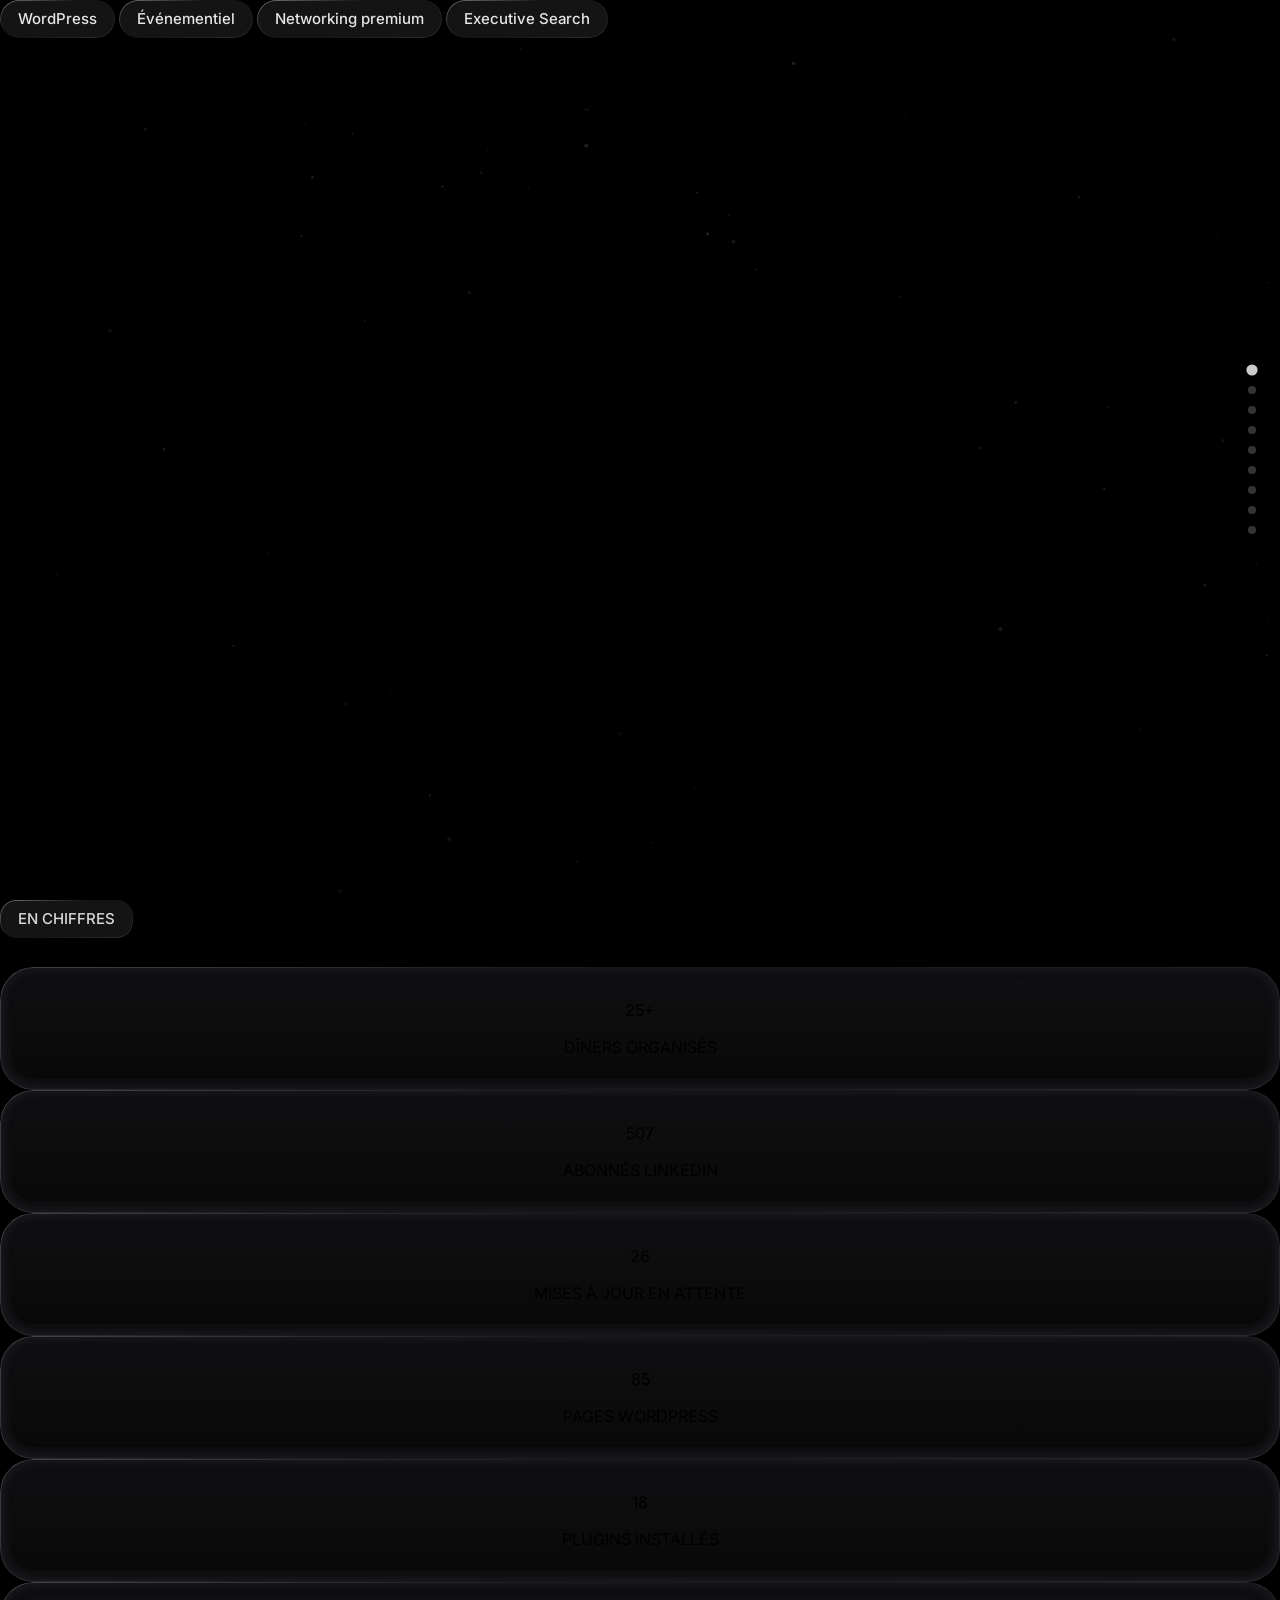
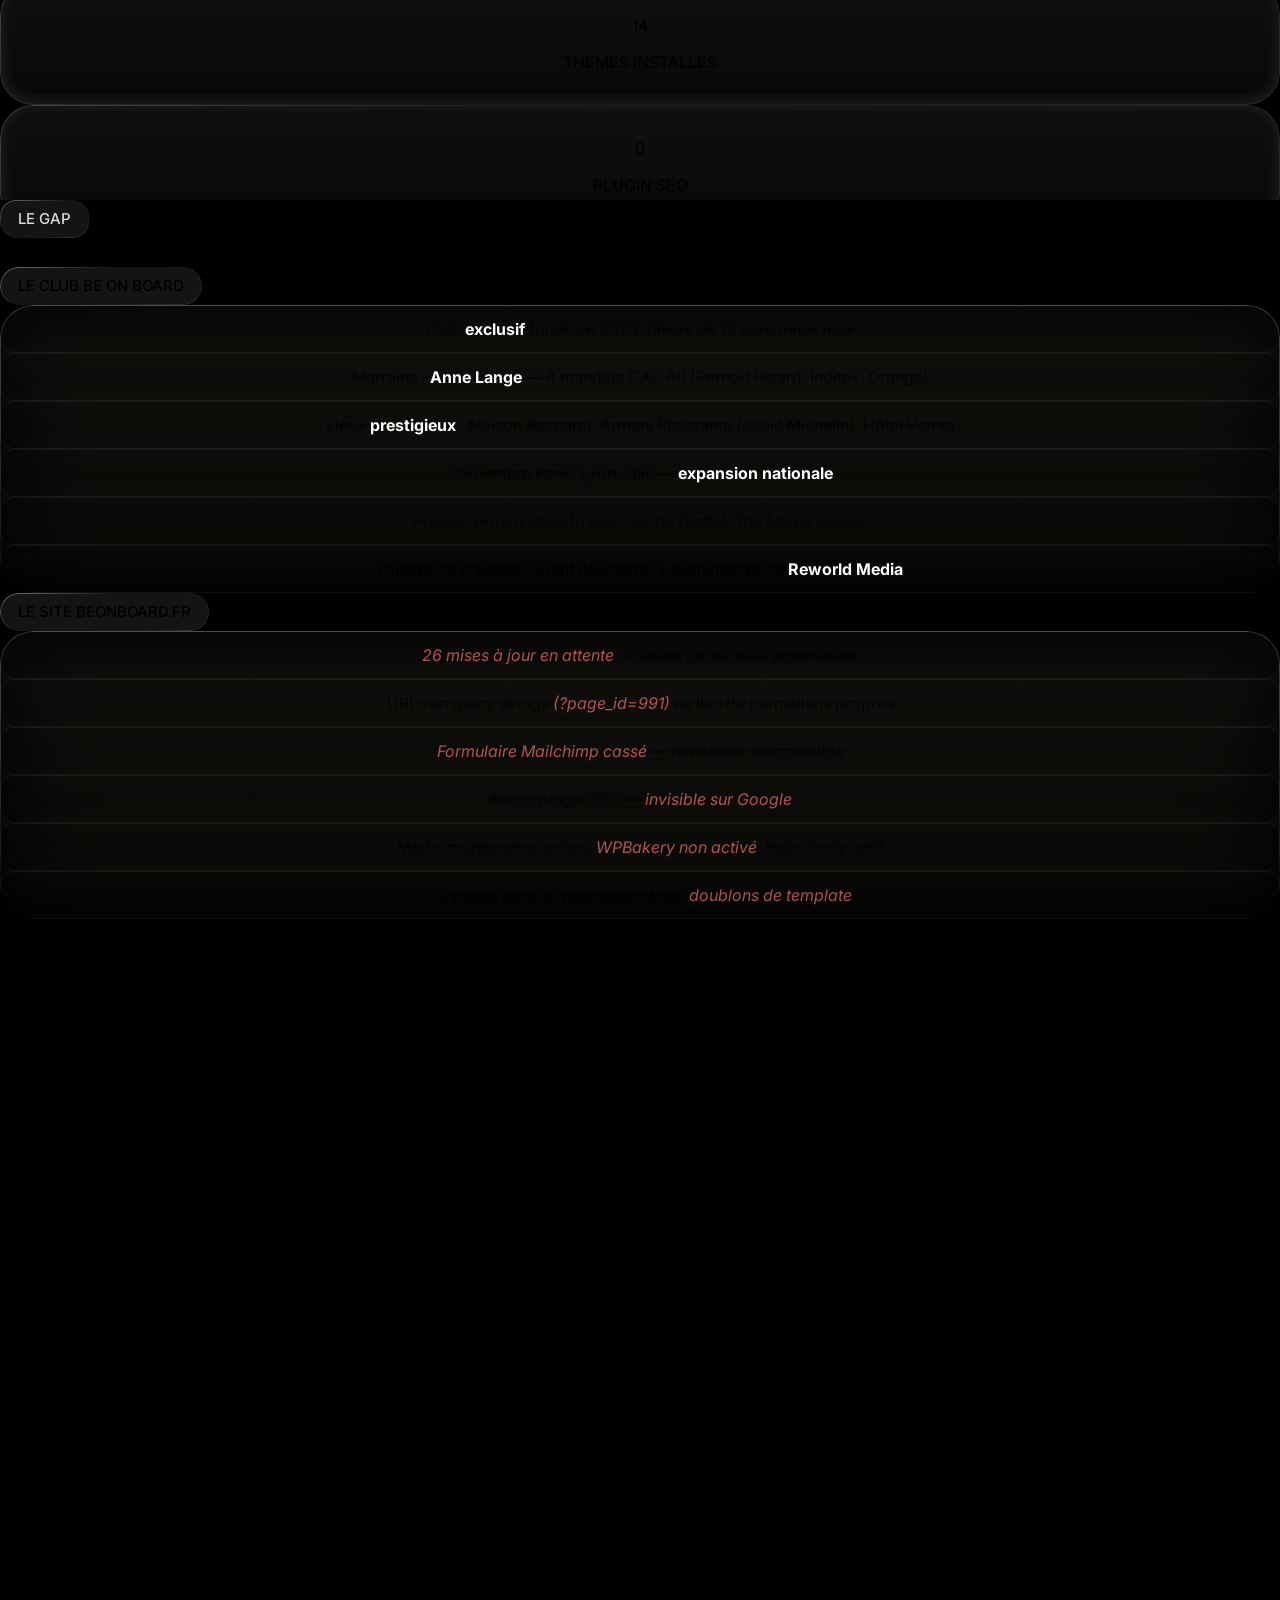
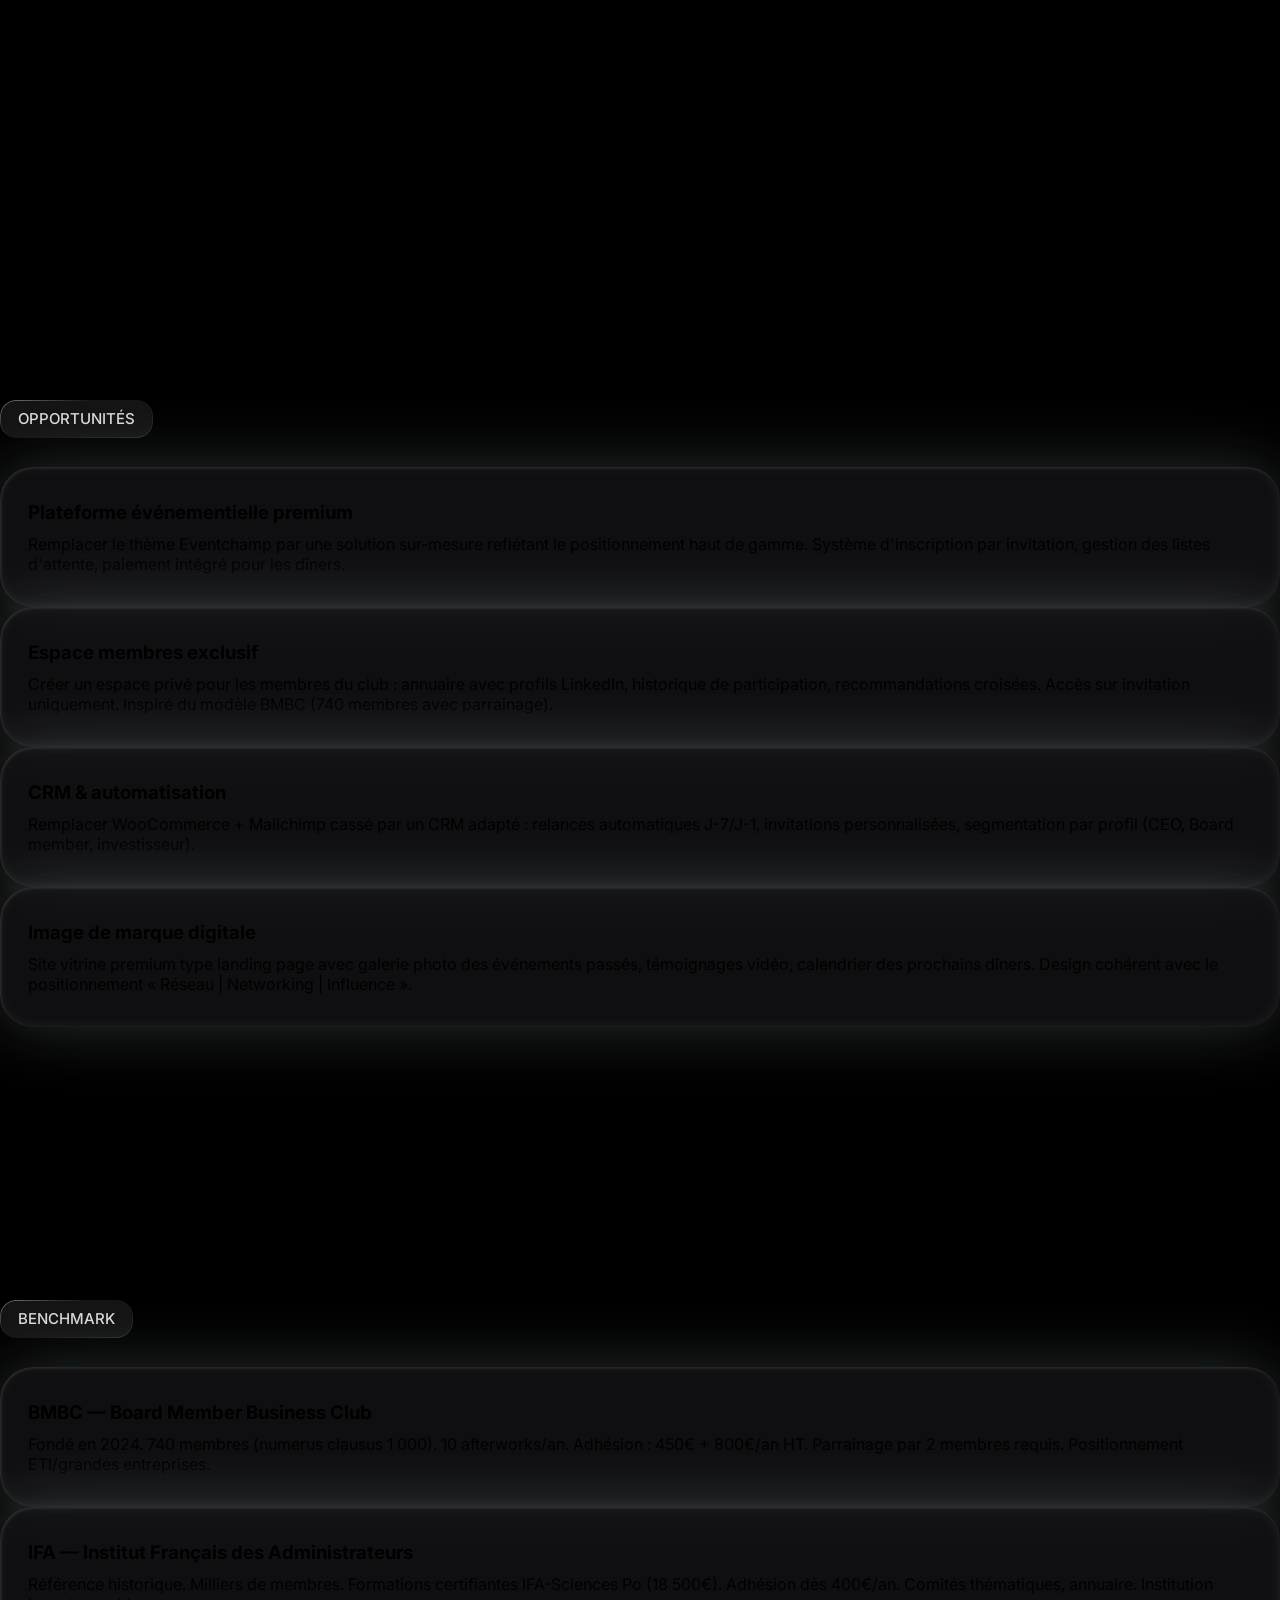
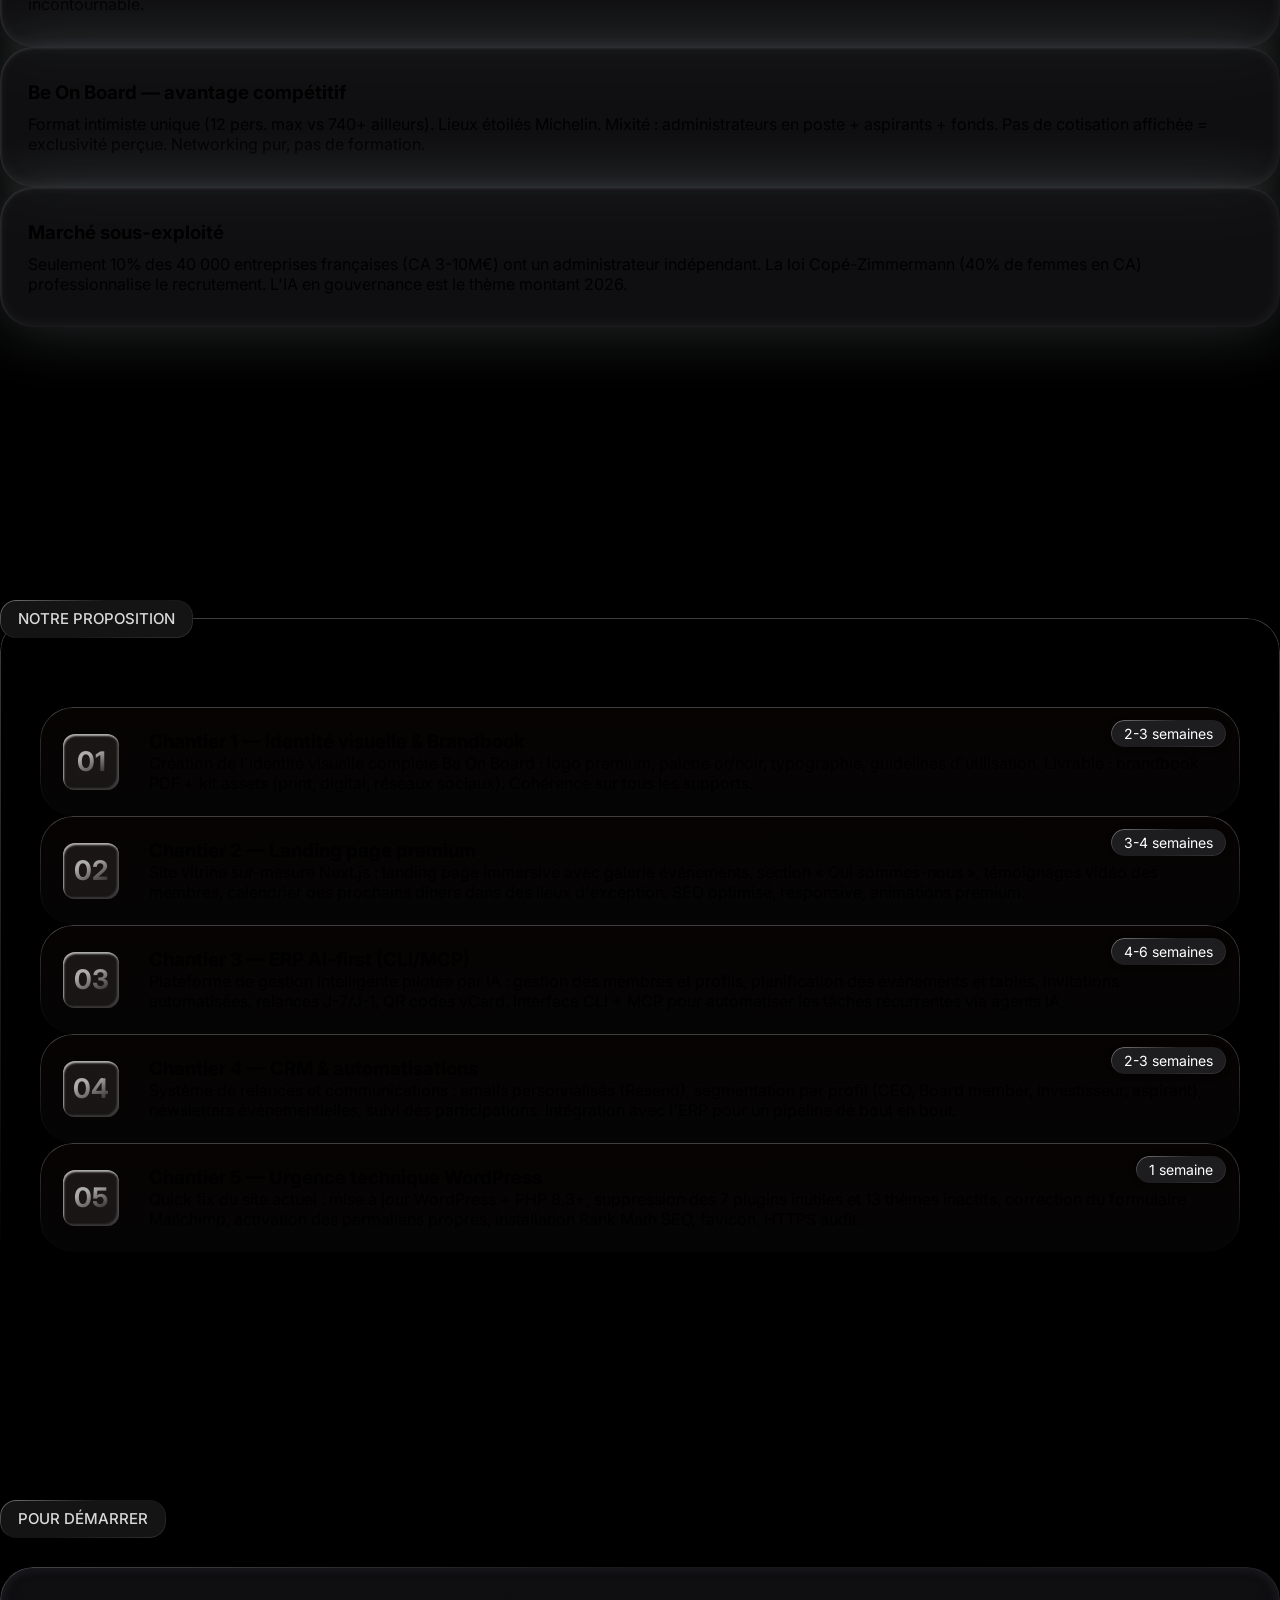
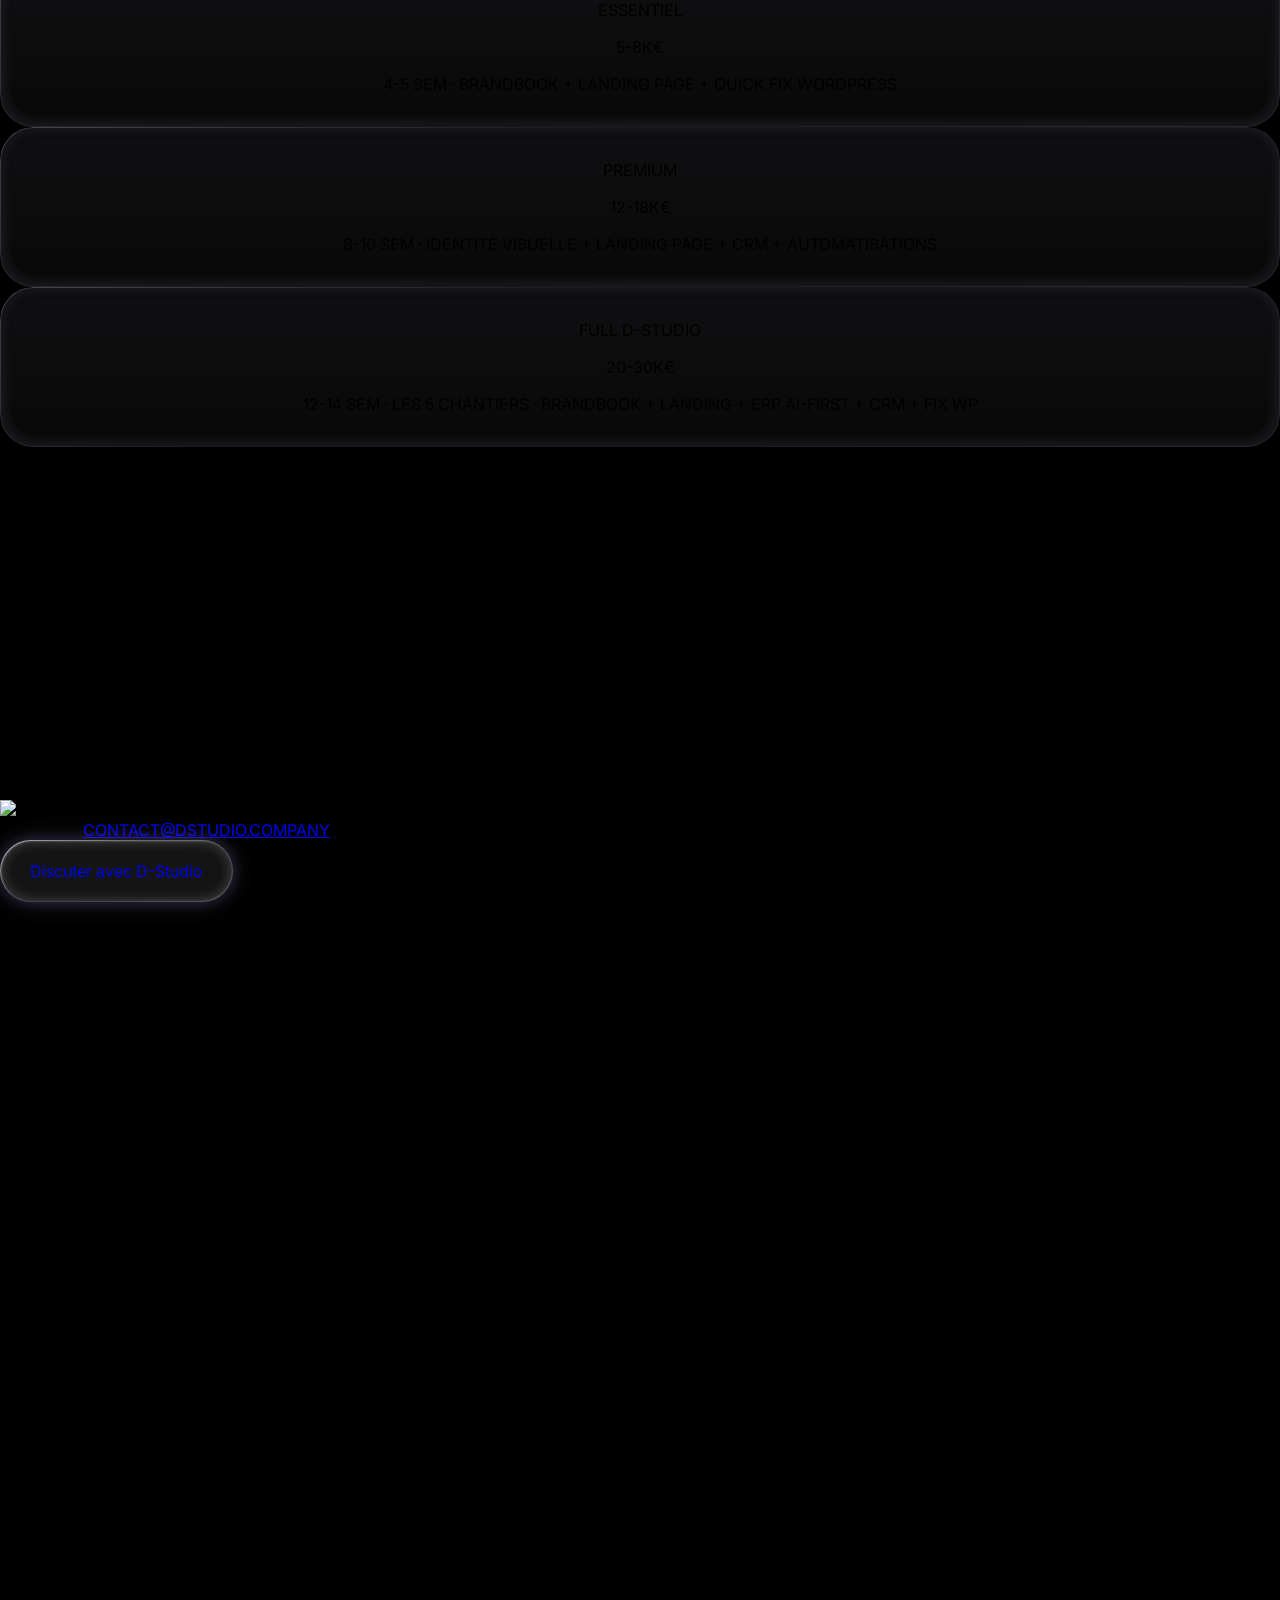
==== commit cf79cd5d: "chore: regenerate audit decks [skip-regen]" ====
--- a/beonboard/index.html
+++ b/beonboard/index.html
@@ -383,7 +383,7 @@
 
 <!-- Slide 1: hero -->
 <section class="slide bg-black flex flex-col items-center" id="slide-0">
-  <div class="slide-content w-full max-w-[1440px] mx-auto flex flex-col items-center h-full relative">
+  <div class="slide-content w-full max-w-[1440px] mx-auto flex flex-col items-center relative">
     <div class="flex flex-col items-center gap-[25px] pt-[56px] w-[742px] max-w-full px-4">
       <div class="fade-up"><img src="https://www.google.com/s2/favicons?domain=beonboard.fr&sz=128" alt="Be On Board" class="h-[60px] object-contain" onerror="this.style.display='none'" /></div>
       <div class="fade-up flex flex-wrap justify-center gap-[8px]" style="transition-delay:0.1s">
@@ -397,13 +397,13 @@
         <p class="text-[17px] text-[#a3a3ae] text-center w-full leading-normal">Club privé fondé en 2023 par Patrycja Mothon (Grant Alexander). 25+ dîners organisés en 2,5 ans, marraine Anne Lange (4 mandats CAC 40). Un site WordPress qui ne reflète pas le positionnement premium du club.</p>
       </div>
     </div>
-    
-    <!-- Hero Image: 175% height, fade overlay -->
-    <div class="fade-up w-full flex-1 relative overflow-hidden" style="transition-delay:0.4s">
+  </div>
+  
+    <!-- Hero Image: full-width, no container constraint -->
+    <div class="fade-up w-full relative overflow-hidden" style="height:520px; transition-delay:0.4s">
       <img src="https://images.unsplash.com/photo-1540575467063-178a50c2df87?w=600&q=80&auto=format" alt="Be On Board" style="position:absolute; height:175%; left:-3%; top:0; width:106%; max-width:none; object-fit:cover;" />
       <div style="position:absolute; bottom:0; left:0; right:0; height:40%; background:linear-gradient(to bottom, transparent 0%, rgba(0,0,0,0.5) 50%, #000 100%); pointer-events:none; z-index:1;"></div>
     </div>
-  </div>
 </section>
 <!-- Slide 2: stats -->
 <section class="slide bg-black flex flex-col items-center justify-center">
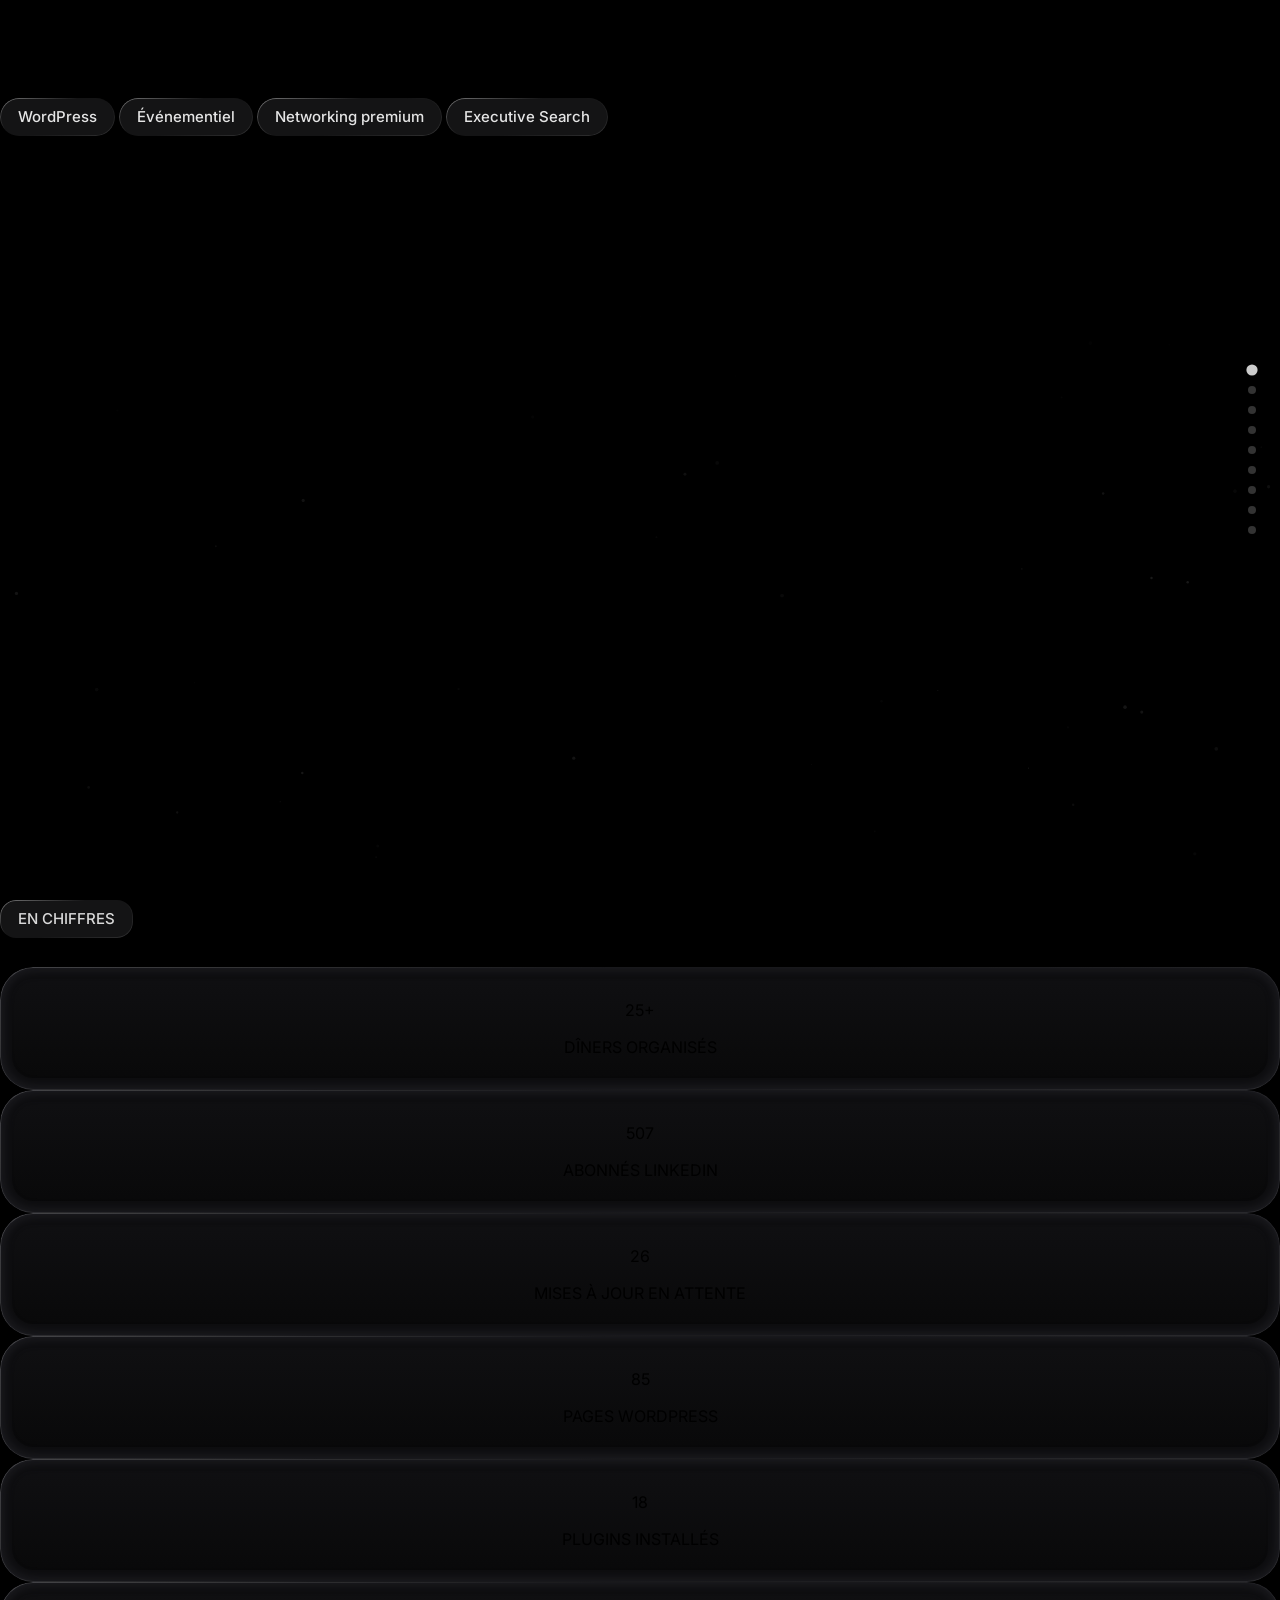
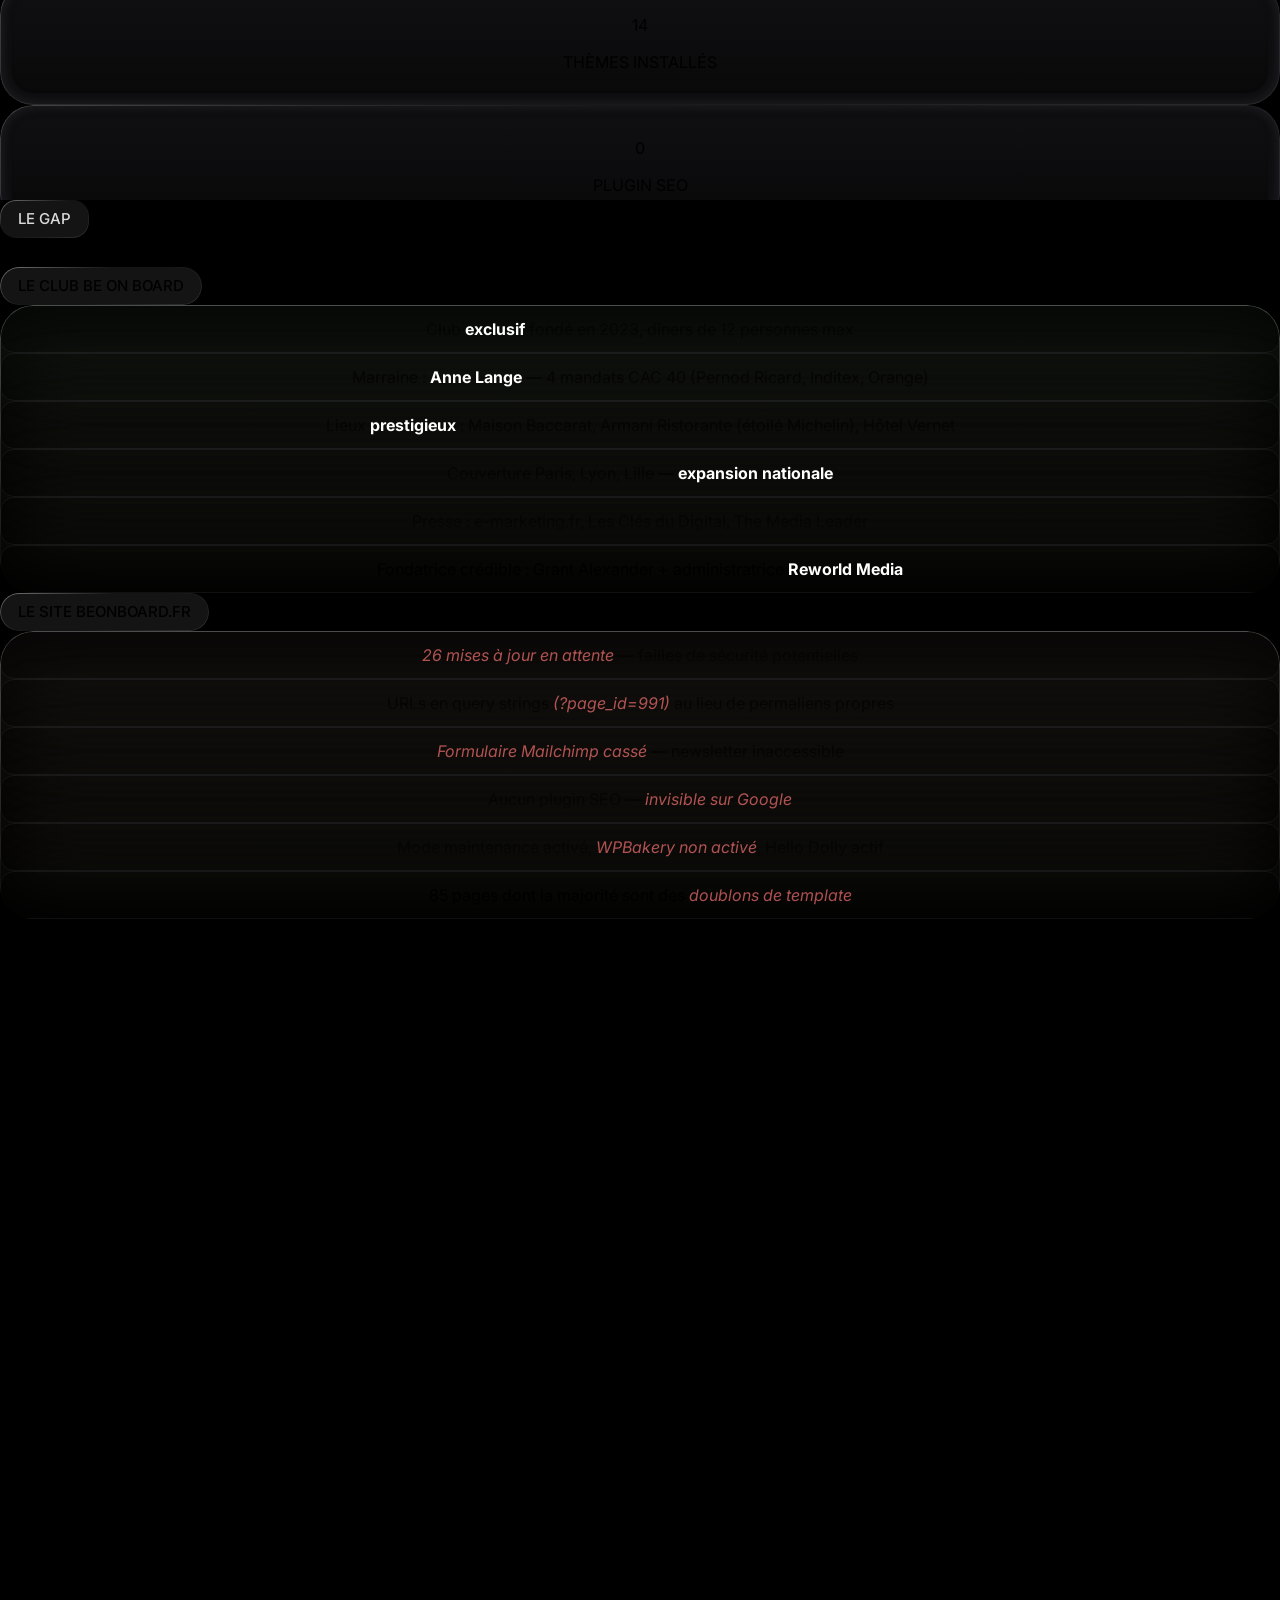
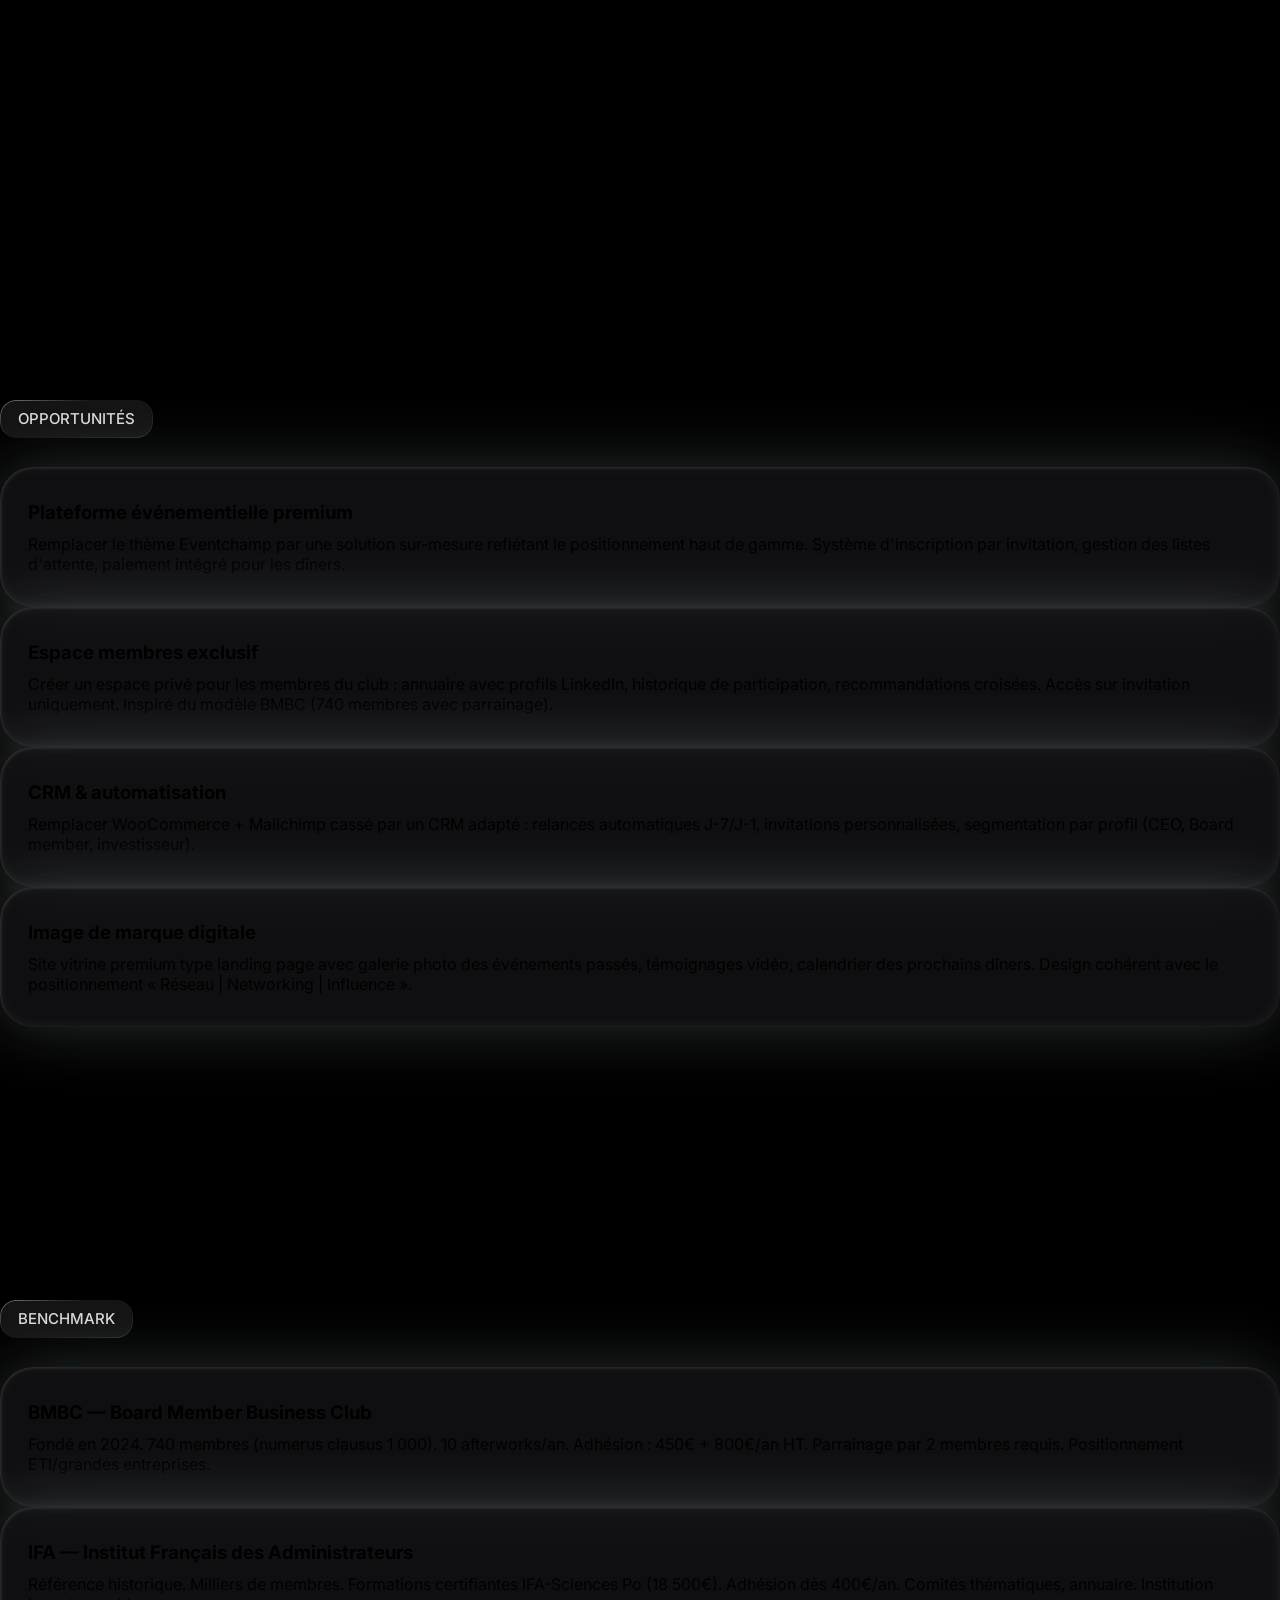
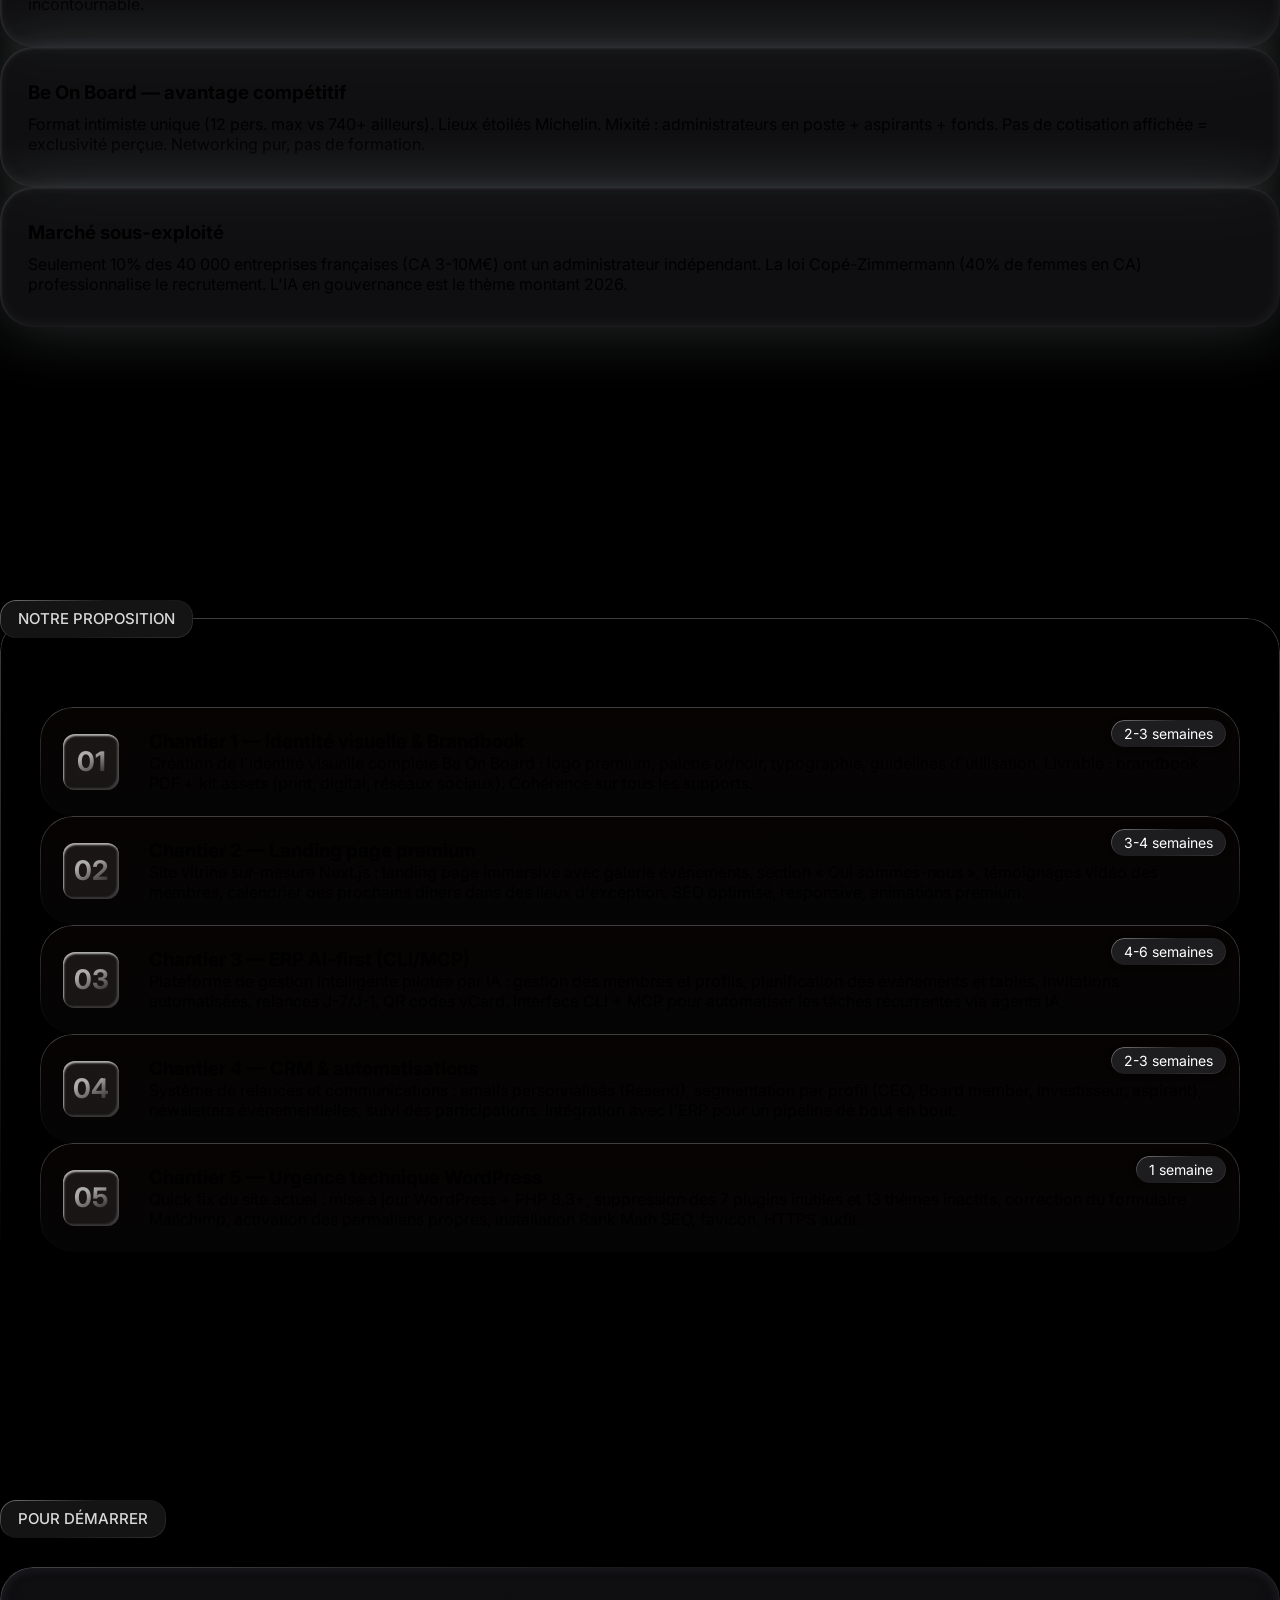
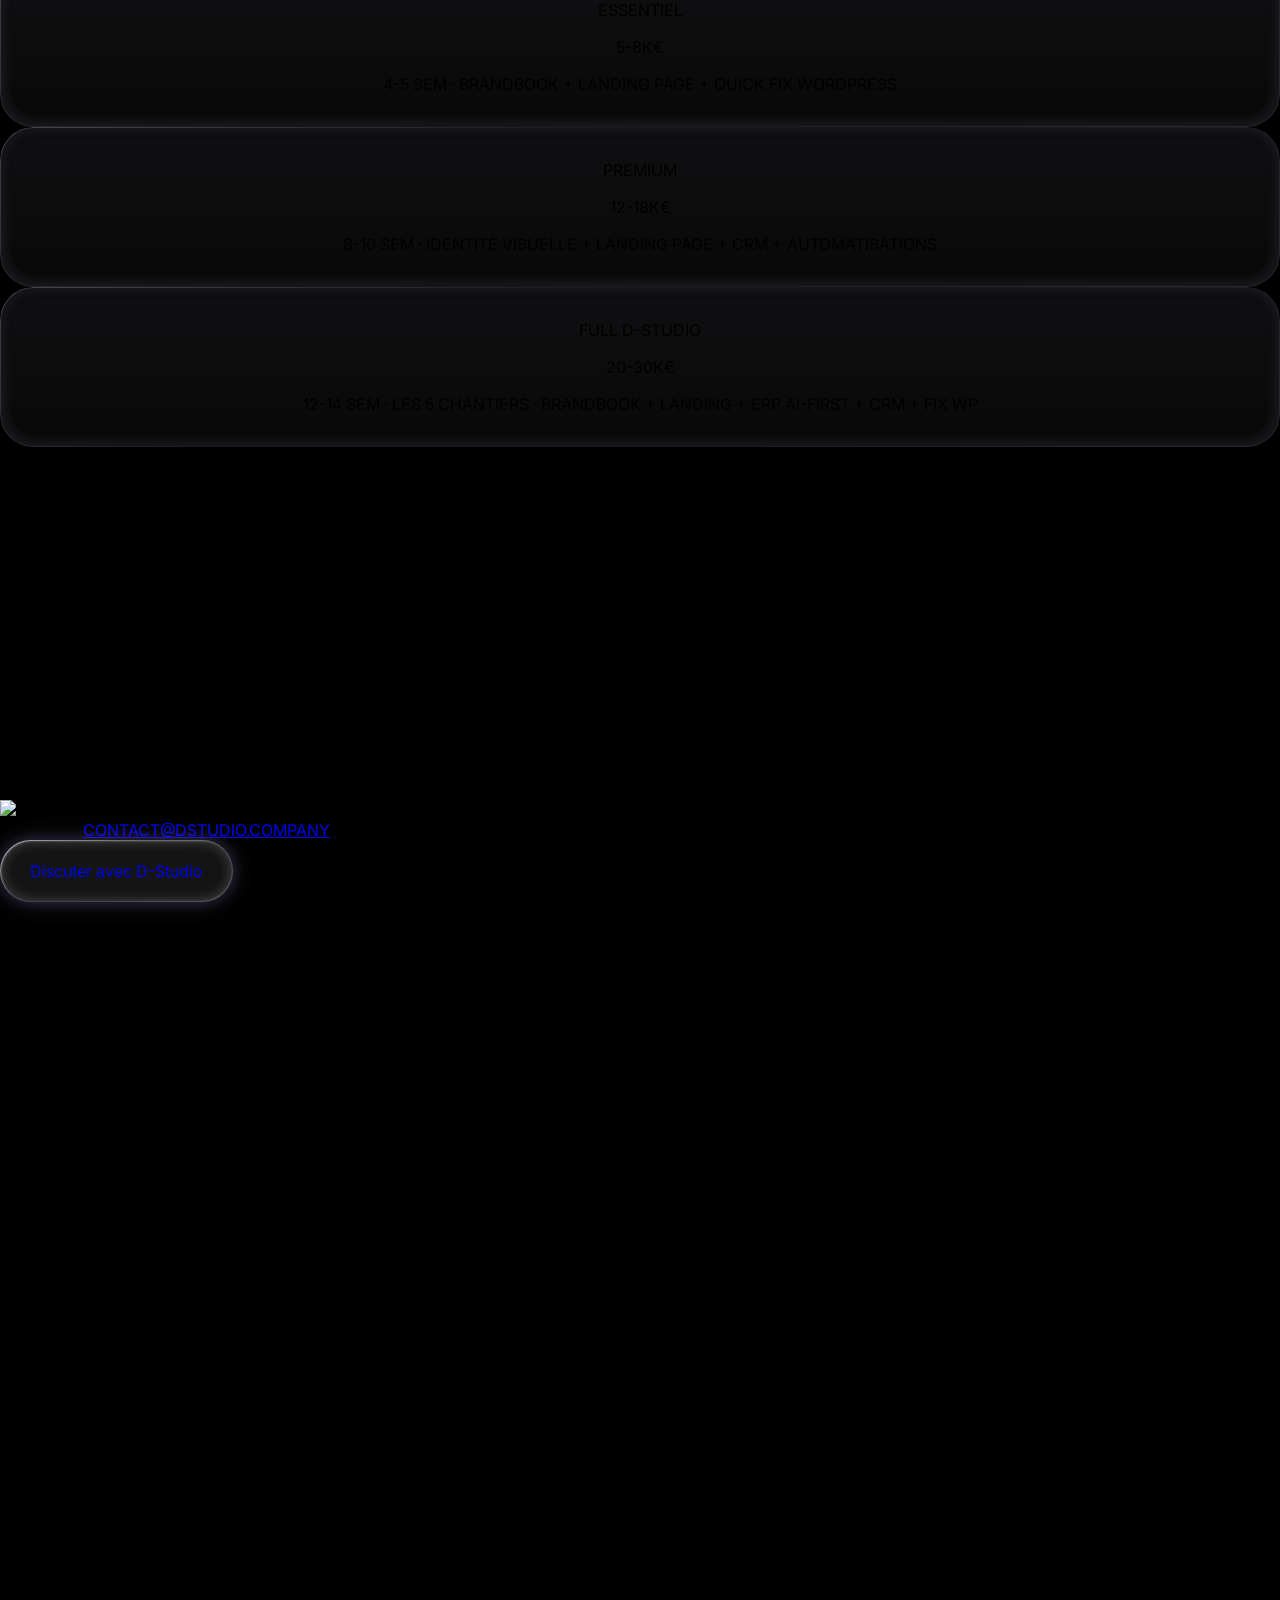
==== commit e5d97a51: "chore: regenerate audit decks [skip-regen]" ====
--- a/beonboard/index.html
+++ b/beonboard/index.html
@@ -382,28 +382,26 @@
 
 
 <!-- Slide 1: hero -->
-<section class="slide bg-black flex flex-col items-center" id="slide-0">
-  <div class="slide-content w-full max-w-[1440px] mx-auto flex flex-col items-center relative">
-    <div class="flex flex-col items-center gap-[25px] pt-[56px] w-[742px] max-w-full px-4">
+<section class="slide bg-black flex flex-col items-center justify-start relative overflow-hidden" id="slide-0">
+  
+    <!-- Hero Image: full-bleed background, full height -->
+    <img src="https://images.unsplash.com/photo-1540575467063-178a50c2df87?w=600&q=80&auto=format" alt="Be On Board" style="position:absolute; inset:0; height:100%; width:100%; object-fit:cover; object-position:center 58%; z-index:0;" />
+    <div style="position:absolute; inset:0; background:linear-gradient(to bottom, #000 0%, #000 calc(32% - 10px), rgba(0,0,0,0.85) calc(44% - 10px), rgba(0,0,0,0.2) 60%, rgba(0,0,0,0.4) 88%, #000 100%); pointer-events:none; z-index:1;"></div>
+  <div class="slide-content w-full max-w-[1440px] mx-auto flex flex-col items-center relative z-[2]">
+    <div class="flex flex-col items-center gap-[25px] pt-[72px] w-[742px] max-w-full px-4">
       <div class="fade-up"><img src="https://www.google.com/s2/favicons?domain=beonboard.fr&sz=128" alt="Be On Board" class="h-[60px] object-contain" onerror="this.style.display='none'" /></div>
+      <div class="fade-up flex flex-col items-center gap-[24px] w-full" style="transition-delay:0.2s">
+        <h1 class="font-bold text-[36px] leading-[46px] text-white text-center w-full">Audit digital<br>Be On Board.</h1>
+        <p class="text-[17px] text-[#c7c7cc] text-center w-full leading-normal max-w-[620px]">Club privé fondé en 2023 par Patrycja Mothon (Grant Alexander). 25+ dîners organisés en 2,5 ans, marraine Anne Lange (4 mandats CAC 40). Un site WordPress qui ne reflète pas le positionnement premium du club.</p>
+      </div>
       <div class="fade-up flex flex-wrap justify-center gap-[8px]" style="transition-delay:0.1s">
         <div class="tab-pill"><span>WordPress</span></div>
           <div class="tab-pill"><span>Événementiel</span></div>
           <div class="tab-pill"><span>Networking premium</span></div>
           <div class="tab-pill"><span>Executive Search</span></div>
       </div>
-      <div class="fade-up flex flex-col items-center gap-[30px] w-full" style="transition-delay:0.2s">
-        <h1 class="font-bold text-[36px] leading-[46px] text-white text-center w-full">Audit digital<br>Be On Board.</h1>
-        <p class="text-[17px] text-[#a3a3ae] text-center w-full leading-normal">Club privé fondé en 2023 par Patrycja Mothon (Grant Alexander). 25+ dîners organisés en 2,5 ans, marraine Anne Lange (4 mandats CAC 40). Un site WordPress qui ne reflète pas le positionnement premium du club.</p>
-      </div>
     </div>
   </div>
-  
-    <!-- Hero Image: full-width, no container constraint -->
-    <div class="fade-up w-full relative overflow-hidden" style="height:520px; transition-delay:0.4s">
-      <img src="https://images.unsplash.com/photo-1540575467063-178a50c2df87?w=600&q=80&auto=format" alt="Be On Board" style="position:absolute; height:175%; left:-3%; top:0; width:106%; max-width:none; object-fit:cover;" />
-      <div style="position:absolute; bottom:0; left:0; right:0; height:40%; background:linear-gradient(to bottom, transparent 0%, rgba(0,0,0,0.5) 50%, #000 100%); pointer-events:none; z-index:1;"></div>
-    </div>
 </section>
 <!-- Slide 2: stats -->
 <section class="slide bg-black flex flex-col items-center justify-center">
